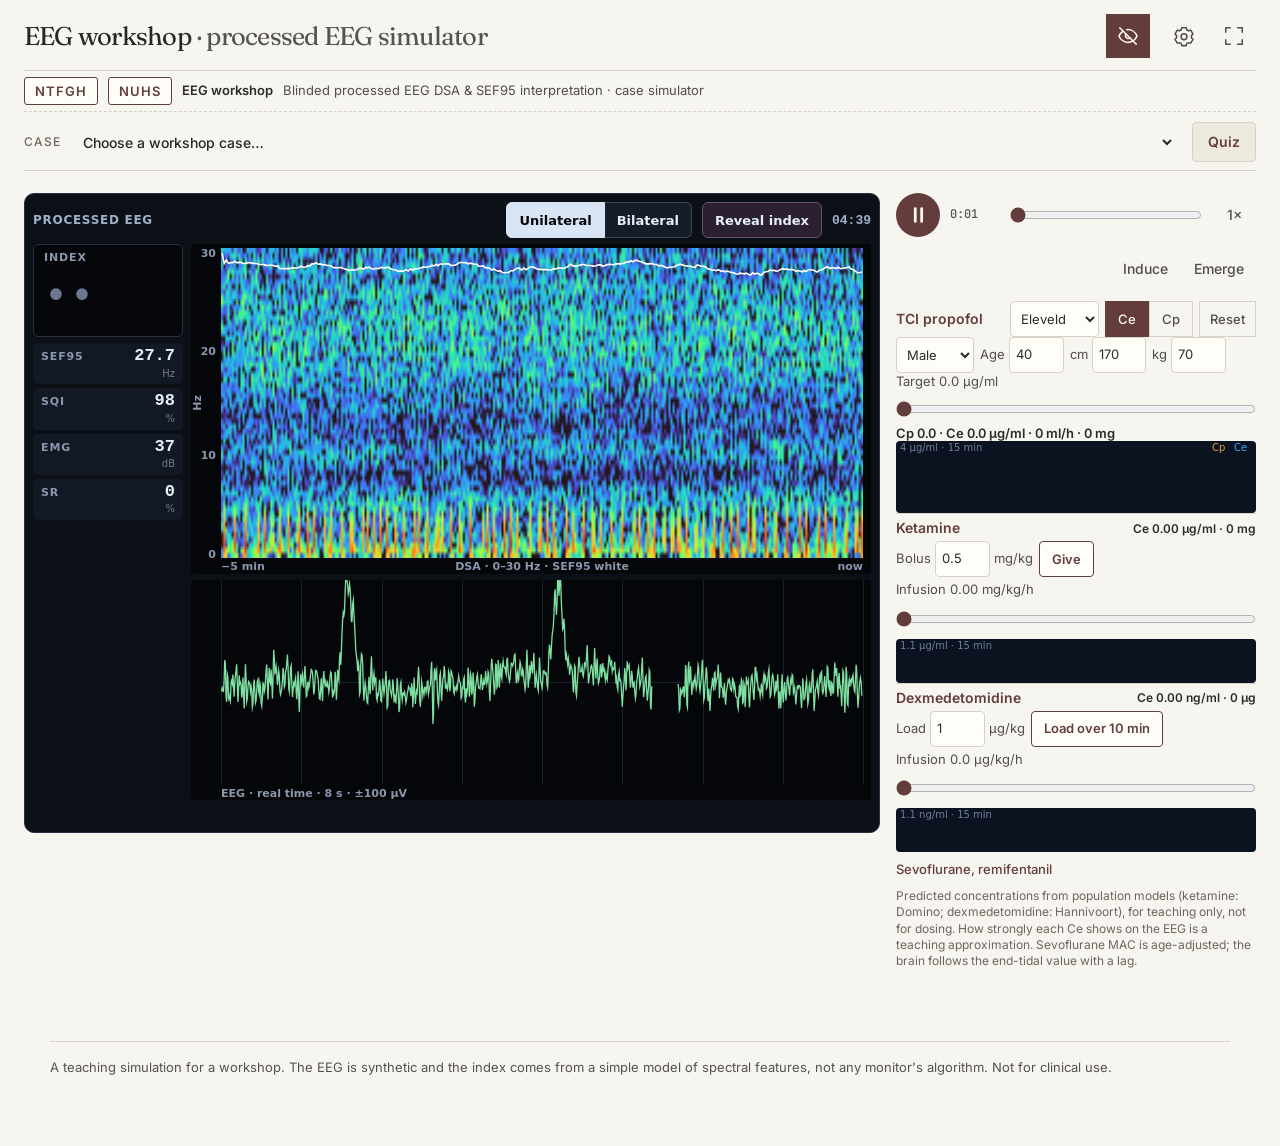
==== eeg/workshop/index.html @ 5d83ae1c "EEG: unbranded workshop page at /workshop/, ketamine and dex lines on the TCI pump - eeg.anantf.com/" ====
<!doctype html>
<html lang="en-GB" data-theme="light">
<head>
<meta charset="utf-8">
<meta name="viewport" content="width=device-width, initial-scale=1, viewport-fit=cover">
<meta name="robots" content="noindex, nofollow">
<meta name="theme-color" content="#f7f5ef">
<meta name="color-scheme" content="light">
<title>EEG workshop · processed EEG simulator</title>
<meta name="description" content="Workshop simulator: blinded reading of the density spectral array (DSA), SEF95 and the raw EEG, with scripted cases, a quiz and a TCI pump. Synthetic EEG only.">
<link rel="icon" href="../icons/icon.svg" type="image/svg+xml">
<!-- The unbranded workshop page (25 Nov 2026): the same engine, pump, cases and quiz scripts as the main page (../index.html),
     one generic monitor (ws-monitor.js) and no device names, logos or skin picker. The monitor section below follows the main
     page's markup so the shared scripts find their elements; the main page's device screens are left out. -->
<link rel="stylesheet" href="../page.css">
<link rel="stylesheet" href="../demo.css?v=20261017-fit">
<link rel="stylesheet" href="../workshop.css">
<link rel="stylesheet" href="../ws-page.css">
<script>window.WS_PAGE=1</script>
</head>
<body class="ws-page">
<div class="wrap">
<section id="monitor" aria-labelledby="h-mon">
  <div class="monhead"><h1 class="apptitle" id="h-mon">EEG workshop <span>· processed EEG simulator</span></h1>
  <div class="demo-toolbar"><label for="monitorChoice">Monitor</label><select id="monitorChoice" hidden><option value="ws">Workshop monitor</option></select><button type="button" id="fullScreen" aria-pressed="false">Full screen</button></div></div>
  <div class="sim">
    <div class="screens">
    <div class="wsmon" id="wsMon" role="group" aria-label="Workshop EEG monitor"></div>
    <div class="advwrap" id="advWrap" hidden></div>
    <div class="sedwrap" id="sedWrap" hidden></div>
    <div class="pvwrap" id="pvWrap" hidden></div>
    <div class="vmenu" id="vMenu" role="dialog" aria-label="Monitor menu" hidden><div class="vmenuh"><b>Menu</b><button type="button" id="vMenuClose">Close</button></div><ul id="vMenuList"></ul></div>
    <div class="screen mon" id="classicWrap" hidden><div class="glass">
      <div class="statusbar"><span><b>index</b> · Case AH5F</span><div id="vMsg" class="msg" role="status" aria-live="polite"></div><span id="vClock">--:--</span></div>
      <div class="readouts">
        <div class="bisbox"><span class="k">index</span><span class="v" id="vBis">--</span><span class="zone" id="vZone">--</span></div>
        <div class="bars">
          <div class="bar"><span class="k">SQI</span><span class="v" id="vSqi">--</span><div class="segs" id="sqiSegs" aria-hidden="true"><i></i><i></i><i></i><i></i><i></i></div><span class="u">signal quality %</span></div>
          <div class="bar"><span class="k">EMG</span><span class="v" id="vEmg">--</span><div class="segs" id="emgSegs" aria-hidden="true"><i></i><i></i><i></i><i></i></div><span class="u">dB</span></div>
        </div>
        <div class="params">
          <div class="ro"><span class="k">SR</span><span class="v" id="vSr">0</span><span class="u">% flat</span></div>
          <div class="ro"><span class="k">SEF</span><span class="v" id="vSef">--</span><span class="u">Hz</span></div>
          <div class="ro"><span class="k">TP</span><span class="v" id="vTp">--</span><span class="u">dB power</span></div>
          <div class="ro"><span class="k">BC</span><span class="v" id="vBc">0</span><span class="u">bursts/min</span></div>
        </div>
        <div class="timers" aria-label="Cumulative times this case">
          <div class="ro"><span class="k">Suppression</span><span class="v" id="vSupT">0:00</span></div>
          <div class="ro"><span class="k">index &lt; 40</span><span class="v" id="vLowT">0:00</span></div>
          <button type="button" class="tclr" id="tReset" aria-label="Reset the suppression and index under 40 timers">Reset</button>
        </div>
      </div>
      <div class="lane" id="wTrend"><div class="lbl"><span>index <i class="key bis"></i> · EMG <i class="key emg"></i></span><span id="tgtCap" style="text-transform:none">target 40–60 set by user</span></div>
      <canvas id="cTrend" height="88" aria-label="index and EMG trends over the last five minutes"></canvas></div>
      <div class="lane" id="wDsa"><div class="lbl"><span>DSA · 0–30 Hz</span><span id="dsaRange" style="text-transform:none">last 5 min</span></div>
      <canvas id="cDsa" height="190" aria-label="Density spectral array over the last five minutes"></canvas></div>
      <div class="lane" id="wEeg"><div class="lbl"><span id="eegLbl">EEG · 8 s</span><span id="eegDiv" style="text-transform:none">50 µV/div</span></div>
      <canvas id="cEeg" height="110" aria-label="Scrolling raw EEG trace"></canvas></div>
      <div class="softkeys" id="viewSeg" role="group" aria-label="Screen view">
        <button data-view="both" aria-pressed="true">DSA + EEG</button><button data-view="dsa" aria-pressed="false">DSA + index</button><button data-view="eeg" aria-pressed="false">EEG</button>
      </div>
    </div></div>
      <div class="softkeys keyrow" id="keySeg" hidden role="group" aria-label="Monitor settings">
        <button id="kSmooth">Smoothing 15 s</button><button id="kScale">EEG ±100 µV</button><button id="kSweep">EEG sweep auto</button><button id="kTrend">Trend 5 min</button><button id="kBottom">Bottom: index trend</button>
      </div>
    <div class="tline" id="tLine"><div class="tbar"><canvas id="tCv" aria-hidden="true"></canvas><span id="tNow">0:00</span><output id="timePreview" aria-hidden="true"></output></div>
   <input id="timeScrub" type="range" min="0" max="600" value="0" step="1" aria-label="Simulation time"></div>
    <div class="teachstrip" id="teachStrip" aria-label="Readouts the real monitor does not show as numbers">
      <span class="ts" id="bilSum" hidden></span><span class="ts"><b>SQI</b> <span id="s2Sqi">--</span>%</span><span class="ts"><b>EMG</b> <span id="s2Emg">--</span> dB</span><span class="ts"><b>SR</b> <span id="s2Sr">0</span>%</span><span class="ts"><b>SEF</b> <span id="s2Sef">--</span> Hz</span><span class="ts"><b>TP</b> <span id="s2Tp">--</span></span><span class="ts"><b>BC</b> <span id="s2Bc">0</span>/min</span><span class="ts zone" id="s2Zone">--</span><span class="ts"><b>Suppression</b> <span id="s2Sup">0:00</span></span><span class="ts"><b>index&lt;40</b> <span id="s2Low">0:00</span></span><button type="button" class="tclr" id="tReset2" aria-label="Reset the suppression and index under 40 timers">Reset</button>
    </div>
    </div>
    <div class="panel">
      <div class="ctl"><label for="agentChoice" class="t">Anaesthetic</label><select id="agentChoice"><option value="propofol">Propofol</option><option value="sevo">Sevoflurane</option><option value="ketamine">Ketamine</option><option value="dex">Dexmedetomidine</option><option value="mix">Drug combination</option></select></div>
      <div class="ctl" id="mixCtl" hidden>
        <p class="tgt" id="tgtMix"><b>Model index --</b> <span id="tgtMixSub"></span></p>
        <div class="seg" id="presetSeg" role="group" aria-label="Combinations">
          <button data-preset="tiva" aria-pressed="false">Propofol + remifentanil</button><button data-preset="propket" aria-pressed="false">Propofol + ketamine</button><button data-preset="sevon2o" aria-pressed="false">Sevoflurane + N₂O</button><button data-preset="propdex" aria-pressed="false">Propofol + dexmedetomidine</button>
        </div>
      </div>
      <div class="ctl" id="depthCtl"><label class="t" for="depth">Depth target</label>
        <div class="track"><i class="zoneband" id="zoneBand" hidden></i><input type="range" id="depth" min="0" max="100" value="0" aria-describedby="tgtBis"><i class="effmark" id="effMark" aria-hidden="true"></i><output class="pop" id="tgtPop" aria-hidden="true" hidden></output></div>
        <div class="ticks" id="ticks"><span>Awake</span><span>Sedated</span><span>GA</span><span>Deep</span><span>Flat</span></div>
        <p class="tgt" id="tgtBis"><b>Model index --</b> <span id="tgtSub"></span></p>
        <p class="tgtnote" id="zoneNote" hidden><i class="swatch"></i> <span id="zoneText"></span></p></div>

      <details class="ctl" id="teachingOptions"><summary>Adjust current EEG</summary>
        <label class="chk"><input type="checkbox" id="mElder"> Older patient (over 70)</label>
        <label class="chk"><input type="checkbox" id="mEmg"> Facial muscle activity (EMG)</label>
        <div class="nmbrow"><span id="asymLbl">One-sided EEG slowing</span>
          <div class="seg" id="asymSeg" role="group" aria-labelledby="asymLbl"><button data-asym="" aria-pressed="true">None</button><button data-asym="L" aria-pressed="false">Left</button><button data-asym="R" aria-pressed="false">Right</button></div></div>
        <label class="chk"><input type="checkbox" id="mDia"> Diathermy (electrical interference)</label>
        <div class="row"><button class="btn" id="stimBtn" aria-pressed="false">Surgical stimulus</button></div></details>
      <details class="ctl" id="displayOptions"><summary>Display options</summary>

        <label class="chk"><input type="checkbox" id="mTeach" checked> Teaching labels (zone, newest epoch, colour key, target band)</label>
        <div class="rngbox"><span class="rngt">DSA colour range (power → blue … red)</span>
          <label class="rng" for="dbLo"><span>Floor (blue)</span><output id="oLo" for="dbLo">-3 dB</output></label><input type="range" id="dbLo" min="-30" max="20" step="1" value="-3">
          <label class="rng" for="dbHi"><span>Ceiling (red)</span><output id="oHi" for="dbHi">31 dB</output></label><input type="range" id="dbHi" min="0" max="50" step="1" value="31">
          <p class="tgtnote">Raise the floor and the DSA turns bluer, lower the ceiling and it turns redder. Teaching strips keep the default scale.</p>
          <div class="row"><button class="btn" id="dbReset">Default range</button></div></div>
</details>
      <div class="ctl playback"><label class="t" for="playSpeed">Playback <output id="speedValue">1×</output></label>
        <div class="playback-row"><input id="playSpeed" type="range" min="1" max="10" step="1" value="1"><button id="pause" aria-pressed="false">Pause</button></div></div>

      <div class="reading" aria-live="polite"><b id="rName">Awake</b><p id="rText"></p></div>
      <p class="err" id="err" hidden></p>
      <div class="story">
        <div class="row"><button class="btn" id="induceBtn">Induce</button><button class="btn" id="wakeBtn">Emerge</button><button class="btn primary" id="storyBtn">Play induction → emergence</button></div>
        <p class="caption" id="storyCap" aria-live="polite"></p>
      </div>
    </div>
  </div>
</section>
<!-- elements the shared scripts expect from the main page's teaching sections; empty and hidden here -->
<div id="wsStubs" hidden><canvas id="cEx"></canvas><ol id="steps"></ol><p id="exCap"></p><button id="exPlay" type="button"></button><button id="exNext" type="button"></button>
<div id="lib"></div><canvas id="cQuiz"></canvas><span id="score"></span><div id="opts"></div><p id="fb"></p><button id="qNext" type="button"></button></div>
<footer class="ws-foot">A teaching simulation for a workshop. The EEG is synthetic and the index comes from a simple model of spectral features, not any monitor's algorithm. Not for clinical use.</footer>
</div>
<script src="../mt-screen.js"></script>
<script src="../adv-screen.js"></script>
<script src="../adv-draw.js"></script>
<script src="../adv-live.js"></script>
<script src="../adv-menu.js"></script>
<script src="../adv-seed.js"></script>
<script src="../sed-screen.js"></script>
<script src="../sed-draw.js"></script>
<script src="../sed-menu.js"></script>
<script src="../pv-screen.js"></script>
<script src="../app.js"></script>
<script src="../teaching.js"></script>
<script src="../timeline.js"></script>
<script src="../demo.js?v=20261017-fit"></script>
<script src="../pump.js"></script>
<script src="../cases.js"></script>
<script src="../workshop.js"></script>
<script src="../quiz.js"></script>
<script src="../ws-monitor.js"></script>
</body>
</html>
---- eeg/page.css ----
/* The page styles shared by the main page (index.html) and the workshop page (workshop/index.html); moved out of
   index.html unchanged (25 Nov 2026). Font URLs are relative to this file. */
/* Bundled fonts for the BIS VISTA screen (eeg/fonts/README.md): look-alikes, the manufacturer's on-screen typeface is not published */
@font-face{font-family:"Arimo";font-style:normal;font-weight:400 700;font-display:swap;src:url(fonts/Arimo-latin-var.woff2) format("woff2")}
@font-face{font-family:"Archivo Black";font-style:normal;font-weight:400;font-display:swap;src:url(fonts/ArchivoBlack-latin.woff2) format("woff2")}
@font-face{font-family:"DejaVu Sans Web";font-style:normal;font-weight:400;font-display:swap;src:url(fonts/DejaVuSans-latin.woff2) format("woff2")}
@font-face{font-family:"DejaVu Sans Web";font-style:normal;font-weight:700;font-display:swap;src:url(fonts/DejaVuSans-Bold-latin.woff2) format("woff2")}
@font-face{font-family:"Archivo Narrow";font-style:normal;font-weight:400 700;font-display:swap;src:url(fonts/ArchivoNarrow-latin-var.woff2) format("woff2")}
/* Site fonts (DESIGN.md) */
@font-face{font-family:"NTF Serif";src:url(fonts/fraunces-roman.woff2) format("woff2");font-weight:400 600;font-display:swap}
@font-face{font-family:"NTF Serif";src:url(fonts/fraunces-italic.woff2) format("woff2");font-style:italic;font-weight:400 600;font-display:swap}
@font-face{font-family:"NTF Sans";src:url(fonts/inter.woff2) format("woff2");font-weight:100 900;font-display:swap}
@font-face{font-family:"Inter";src:url(fonts/inter.woff2) format("woff2");font-weight:100 900;font-display:swap}
@font-face{font-family:"NTF Mono";src:url(fonts/jetbrains-mono.woff2) format("woff2");font-weight:100 800;font-display:swap}
/* Layout: the page follows the anantf.com design language (DESIGN.md): warm paper, ink, one wine accent, square, hairlines. The monitor screens stay dark, like the real equipment (--scr-*). */
:root{
  --bg:#f7f5ef; --card:#eeece5; --inset:#eee9df; --fg:#272722; --muted:#55534d; --line:#d7d2c8; --line-strong:#8f8574; --control:#827b6d;
  --accent:#633d3c; --accent-hover:#4b2e2d; --accent-ink:#fffaf0; --accent-soft:#e8ded7; --good:#2d6a3e; --bad:#9b1c1c;
  --scr:#020406; --scr-2:#0a1018; --scr-fg:#e8f0fb; --scr-mute:#7d8ca6; --scr-grid:#1a2538; --bisc:#ffffff; --sefc:#ffffff;
  --q1:#e57200; --q2:#e4002b; --q3:#178fd7; --q4:#002f6c;
  --f-display:"NTF Serif", Georgia, "Times New Roman", serif;
  --f-body:"NTF Sans", Inter, system-ui, -apple-system, "Segoe UI", sans-serif;
  --f-mono:"NTF Mono", "JetBrains Mono", ui-monospace, "SF Mono", Menlo, monospace;
  color-scheme:light;
}
*{box-sizing:border-box}
body{background:var(--bg);color:var(--fg);font-family:var(--f-body);font-size:17px;line-height:1.65;margin:0}
.wrap{max-width:1240px;margin:0 auto;padding-left:max(22px, env(safe-area-inset-left, 0px));padding-right:max(22px, env(safe-area-inset-right, 0px));padding-block:14px 56px;display:grid;gap:44px}
@media (min-width:760px){.wrap{padding-inline:56px}}
#monitor{gap:10px}
.intro{display:grid;gap:10px;max-width:72ch}
.eyebrow{font:500 12px/1.5 var(--f-body);letter-spacing:.08em;text-transform:uppercase;color:var(--muted)}
h1{font-family:var(--f-display);font-weight:400;font-size:clamp(30px,5vw,50px);line-height:1.1;margin:0;text-wrap:balance;letter-spacing:-.03em}
h2{font-family:var(--f-display);font-weight:400;font-size:clamp(26px,3vw,34px);line-height:1.2;margin:0;text-wrap:balance;letter-spacing:-.02em}
h3{font-family:var(--f-display);font-weight:400;font-size:24px;line-height:1.2;margin:0;letter-spacing:-.01em}
p{margin:0}
.lede{font-size:19px;line-height:1.6;color:var(--muted)}
.intro p{color:var(--muted)}
.apptitle{font-family:var(--f-display);font-weight:400;font-size:clamp(26px,3.4vw,38px);line-height:1.1;margin:0;letter-spacing:-.03em}
.apptitle span{color:var(--muted)}
.monhead{display:grid;gap:10px}
.monswitch{display:grid;grid-template-columns:repeat(5,minmax(0,1fr));gap:6px}
.monswitch button{min-height:44px;padding:6px 4px;font:500 14px/1.15 var(--f-body);color:var(--fg);background:var(--bg);border:1px solid var(--control);border-radius:0;cursor:pointer}
.monswitch button:hover{background:#e9e5dc}
.monswitch button[aria-pressed="true"]{background:var(--accent);color:var(--accent-ink);border-color:var(--accent)}
@media (max-width:600px){.monswitch{gap:4px}.monswitch button{font-size:12px;padding:5px 1px;letter-spacing:-.01em}}
/* the case timeline under the monitor switch: a bar (tap to jump there) and jump buttons */
.tline{display:grid;gap:6px}
.tbar{position:relative;display:flex;align-items:center;gap:10px}
.tbar canvas{flex:1;min-width:0;height:28px;cursor:pointer;touch-action:manipulation}
.tbar span{font:500 13px/1.2 var(--f-mono);color:var(--muted);white-space:nowrap}
.tbtns{display:grid;grid-template-columns:repeat(6,minmax(0,1fr));gap:6px}
.tbtns button{min-height:44px;padding:4px 2px;font:500 13px/1 var(--f-body);color:var(--fg);background:var(--bg);border:1px solid var(--control);border-radius:0;cursor:pointer}
.tbtns button:hover:not(:disabled){background:#e9e5dc}
.tbtns button:disabled{opacity:.45;cursor:default}
.tline.busy .tbar span{color:var(--fg)}
@media (max-width:600px){.tbar{flex-direction:column;align-items:stretch;gap:2px}.tbar canvas{flex:none;width:100%}.tbtns{gap:4px}.tbtns button{font-size:12px}}
section{display:grid;gap:16px;min-width:0}
.sec-head{display:grid;gap:6px;max-width:72ch}
.sec-head p{color:var(--muted)}

/* Monitor */
.sim{display:grid;grid-template-columns:minmax(0,1fr) 320px;gap:18px;align-items:start}
@media (max-width:900px){.sim{grid-template-columns:minmax(0,1fr)}}
.screen{background:var(--scr);border:1px solid #1d2838;color:var(--scr-fg);border-radius:0;padding:14px;display:grid;gap:10px;min-width:0}
.screen.mon{background:#1b2230;padding:6px;border:1px solid #2b3446;border-radius:18px}
.mon .glass{background:#000;border-radius:8px;padding:8px;display:grid;gap:6px;min-width:0}
.statusbar{display:grid;grid-template-columns:auto minmax(0,1fr) auto;align-items:center;gap:8px;font:600 11px/1.2 var(--f-mono);color:var(--scr-mute);letter-spacing:.06em;text-transform:uppercase;border-bottom:1px solid #1a2333;padding-bottom:6px}
.statusbar b{color:var(--scr-fg);font-weight:600}
.msg{justify-self:center;text-align:center;text-transform:none;letter-spacing:0;font:600 12px/1.25 var(--f-mono);padding:2px 8px;border-radius:3px;min-width:0}
.msg:empty{padding:0}
.msg.hi{background:#c8102e;color:#fff}.msg.lo{background:#ffe600;color:#000}.msg.info{background:#3a4558;color:var(--scr-fg)}
@media (prefers-reduced-motion:no-preference){.msg.hi{animation:msgflash 1s steps(1) infinite}}
@keyframes msgflash{50%{background:#5a0010}}
@media (max-width:600px){.statusbar{grid-template-columns:1fr auto}.statusbar{row-gap:4px}.msg{grid-column:1/-1;grid-row:2;min-height:17px;justify-self:stretch}}
.readouts{display:grid;grid-template-columns:minmax(0,1.1fr) minmax(0,1fr);gap:8px;align-items:stretch}
.bisbox{display:grid;align-content:space-between;gap:2px;padding:4px 10px;border:1px solid #2a3850;border-radius:6px;background:#000;min-width:0}
.bisbox .k{font:600 15px/1.2 var(--f-mono);letter-spacing:.1em;color:var(--scr-fg)}
.bisbox .v{font:600 clamp(52px,14vw,92px)/.95 var(--f-mono);color:var(--bisc);letter-spacing:-.03em;font-variant-numeric:tabular-nums}
.bisbox .v.hollow{color:transparent;-webkit-text-stroke:2px var(--bisc)}
.bars{display:grid;gap:8px;align-content:stretch;min-width:0}
.bar{background:var(--scr-2);border-radius:6px;padding:5px 8px;display:grid;grid-template-columns:auto 1fr;align-items:baseline;gap:4px 8px;min-width:0}
.bar .k,.ro .k{font:600 12px/1.2 var(--f-mono);letter-spacing:.1em;text-transform:uppercase;color:var(--scr-mute)}
.bar .v,.ro .v{font:600 20px/1.1 var(--f-mono);font-variant-numeric:tabular-nums;text-align:right;color:var(--scr-fg)}
.segs{grid-column:1/-1;display:grid;grid-auto-flow:column;grid-auto-columns:1fr;gap:3px;height:12px}
.segs i{background:#1a2436;border-radius:1px}
.segs i.on{background:var(--seg,#5fd08f)}
.bar .u,.ro .u{grid-column:1/-1;font-size:11px;color:var(--scr-mute)}
.params{grid-column:1/-1;display:grid;grid-template-columns:repeat(4,minmax(0,1fr));gap:6px}
.timers{grid-column:1/-1;display:grid;grid-template-columns:minmax(0,1fr) minmax(0,1fr) auto;gap:6px;align-items:stretch}
.tclr{background:#2a3242;border:1px solid #3a4558;border-bottom-width:3px;color:var(--scr-fg);border-radius:6px;padding:0 12px;font:600 12px/1 var(--f-mono)}
.ro{background:var(--scr-2);border-radius:6px;padding:4px 8px;display:flex;align-items:baseline;justify-content:space-between;gap:4px;min-width:0}
.ro .v{font-size:16px}
@media (max-width:600px){.bar .u{display:none}.sim{gap:10px}}
.ro .u{display:none}
.zone{justify-self:start;font:600 12px/1.3 var(--f-mono);padding:3px 8px;border-radius:8px;background:#1c2a44;color:var(--scr-fg);text-wrap:balance}
.softkeys{display:grid;grid-template-columns:repeat(3,1fr);gap:6px}
.softkeys button{background:#2a3242;border:1px solid #3a4558;border-bottom-width:3px;color:var(--scr-fg);border-radius:6px;padding:7px 4px;font:600 13px/1.1 var(--f-mono)}
.softkeys.two{grid-template-columns:repeat(2,1fr)}
.softkeys button[aria-pressed="true"]{background:#d9e4f5;color:#000;border-color:#fff}
.lbl{font:600 11px/1 var(--f-mono);letter-spacing:.1em;text-transform:uppercase;color:var(--scr-mute);display:flex;justify-content:space-between;gap:8px}
canvas{display:block;width:100%;max-width:100%}
.panel{background:var(--card);border:1px solid var(--line);border-radius:0;padding:20px;display:grid;gap:18px;min-width:0}
.ctl{display:grid;gap:8px}.ctl[hidden]{display:none}
.ctl > .t{font:500 12px/1.5 var(--f-body);letter-spacing:.08em;text-transform:uppercase;color:var(--muted)}
.seg{display:flex;flex-wrap:wrap;gap:6px}
button{font:inherit;cursor:pointer}
.seg button,.btn{border:1px solid var(--control);background:var(--bg);color:var(--fg);padding:9px 14px;min-height:44px;border-radius:0;font-size:15px;font-weight:500}
.seg button:hover,.btn:hover{background:#e9e5dc}
.seg button[aria-pressed="true"]{background:var(--accent);border-color:var(--accent);color:var(--accent-ink)}
.seg button[aria-pressed="true"]:hover{background:var(--accent-hover)}
.btn.primary{background:var(--accent);border-color:var(--accent);color:var(--accent-ink)}
.btn.primary:hover{background:var(--accent-hover)}
button:focus-visible,input:focus-visible{outline:2px solid var(--accent);outline-offset:4px}
.screen button:focus-visible,.screens button:focus-visible,.vista button:focus-visible{outline:3px solid #fff;outline-offset:2px}
input[type=range]{width:100%;accent-color:var(--accent)}
.ticks{display:flex;justify-content:space-between;font-size:12px;color:var(--muted)}
.track{position:relative;height:34px}
.track input[type=range]{position:absolute;inset:0 0 auto 0;height:22px;margin:0;width:100%;background:transparent}
.zoneband{position:absolute;top:2px;height:18px;border-radius:0;background:color-mix(in srgb,var(--good) 38%,transparent);outline:1px solid color-mix(in srgb,var(--good) 70%,transparent);pointer-events:none}
.effmark{position:absolute;bottom:0;width:0;height:0;margin-left:-6px;border:6px solid transparent;border-bottom:9px solid var(--fg);border-top:0;transition:left .25s linear;pointer-events:none}
.pop{position:absolute;bottom:calc(100% + 8px);transform:translateX(-50%);background:var(--fg);color:var(--bg);font:600 14px/1 var(--f-mono);padding:6px 9px;border-radius:0;white-space:nowrap;pointer-events:none;z-index:3;box-shadow:0 4px 12px rgba(39,39,34,.25)}
.pop::after{content:"";position:absolute;left:50%;top:100%;margin-left:-5px;border:5px solid transparent;border-top-color:var(--fg);border-bottom:0}
.pop.in{background:var(--good);color:#fffaf0}.pop.in::after{border-top-color:var(--good)}
.tgt{font-size:15px;line-height:1.6}.tgt b{font-family:var(--f-mono);font-weight:600}.tgt span{color:var(--muted)}
.tgtnote{font-size:13px;color:var(--muted);display:flex;gap:6px;align-items:center}
.swatch{display:inline-block;width:18px;height:10px;border-radius:0;background:color-mix(in srgb,var(--good) 38%,transparent);outline:1px solid color-mix(in srgb,var(--good) 70%,transparent)}
.nmbrow{display:grid;gap:6px;font-size:15px}
.rngbox{display:grid;gap:6px;margin-top:6px}.rngt{font-size:14px;color:var(--muted)}
.rng{display:flex;justify-content:space-between;font-size:15px}.rng output{font:600 14px/1 var(--f-mono);color:var(--accent)}
.chk{display:flex;gap:8px;align-items:flex-start;font-size:15px}
.chk input{margin-top:4px;accent-color:var(--accent)}
.reading{background:var(--accent-soft);border-left:3px solid var(--accent);border-radius:0;padding:12px 14px;display:grid;gap:4px}
.reading b{font-family:var(--f-display);font-weight:400;font-size:20px;letter-spacing:-.01em}
.reading p{font-size:15px}
.story{display:grid;gap:8px}
.lane{display:grid;gap:6px;min-width:0}.lane[hidden]{display:none}
.key{display:inline-block;width:14px;height:3px;vertical-align:middle;margin-left:4px;border-radius:2px}
.key.bis{background:#fff}.key.emg{background:#5fd08f;height:1px}
.err{font-size:14px;color:var(--bad)}
.caption{min-height:3.2em;font-size:15px;border-left:3px solid var(--accent);padding-left:10px}
.caption:empty{display:none}

/* Explainer */
.steps{display:flex;flex-wrap:wrap;gap:6px;list-style:none;margin:0;padding:0}
.steps button{border:1px solid var(--control);background:var(--bg);color:var(--muted);border-radius:0;padding:9px 14px;min-height:44px;font-size:15px}
.steps button[aria-current="step"]{background:var(--accent);color:var(--accent-ink);border-color:var(--accent)}
.excap{font-size:17px;line-height:1.65;max-width:72ch;min-height:3.2em}
.row{display:flex;flex-wrap:wrap;gap:8px;align-items:center}

/* Library */
.lib{display:grid;grid-template-columns:repeat(auto-fill,minmax(min(100%,420px),1fr));gap:14px}
.card{background:var(--card);border:1px solid var(--line);border-radius:0;padding:14px;display:grid;gap:8px;align-content:start;min-width:0}
.card canvas{border-radius:0;background:var(--scr)}
.card .meta{display:flex;justify-content:space-between;gap:8px;align-items:baseline}
.card .bis{font:500 13px/1 var(--f-mono);color:var(--muted);white-space:nowrap}
.card p{font-size:15px;color:var(--muted)}

/* Quiz */
.quiz{display:grid;grid-template-columns:minmax(0,1.3fr) minmax(0,1fr);gap:18px;align-items:start}
@media (max-width:800px){.quiz{grid-template-columns:minmax(0,1fr)}}
.opts{display:grid;gap:8px}
.opts button{text-align:left;border:1px solid var(--control);background:var(--bg);color:var(--fg);padding:11px 14px;min-height:44px;border-radius:0;font-size:15px}
.opts button:hover:not(.right):not(.wrong){background:#e9e5dc}
.opts button.right{border-color:var(--good);box-shadow:inset 4px 0 0 var(--good)}
.opts button.wrong{border-color:var(--bad);box-shadow:inset 4px 0 0 var(--bad)}
.fb{font-size:15px;min-height:1.5em}
.score{font:500 13px/1 var(--f-mono);color:var(--muted)}

.pit{display:grid;grid-template-columns:repeat(auto-fill,minmax(min(100%,300px),1fr));gap:12px;margin:0;padding:0;list-style:none}
.pit li{background:var(--card);border:1px solid var(--line);border-radius:0;padding:14px 16px;font-size:15px;line-height:1.6}
.pit b{display:block;font-family:var(--f-display);font-weight:400;font-size:20px;line-height:1.25;margin-bottom:4px}
a{color:var(--accent);text-decoration:underline;text-decoration-color:var(--line-strong);text-underline-offset:3px}
a:hover{color:var(--accent-hover)}
/* the site header keeps its own link look (the shared navigation.css is not loaded here, see NOTES.md) */
.ntf-header a{color:#272722;text-decoration:none}
.ntf-header .ntf-nav a:hover{color:var(--accent)}
.ntf-header .ntf-nav a[aria-current="page"]{color:var(--accent);text-decoration:underline;text-decoration-thickness:1px;text-underline-offset:8px}
a:focus-visible{outline:2px solid var(--accent);outline-offset:4px}
.pit small{display:block;margin-top:6px;font-size:13px;color:var(--muted)}
.ev{width:100%;border-collapse:collapse;font-size:15px;line-height:1.6}
.ev th,.ev td{text-align:left;vertical-align:top;padding:7px 8px;border-bottom:1px solid var(--line)}
.ev th{font-size:12px;letter-spacing:.08em;text-transform:uppercase;color:var(--muted);font-weight:500}
.tblwrap{overflow-x:auto}
footer{font-size:14px;line-height:1.7;color:var(--muted);max-width:80ch;border-top:1px solid var(--line);padding-top:14px}
@media (prefers-reduced-motion:reduce){*{scroll-behavior:auto}}

/* BIS VISTA-style screen: absolute layout in container units (cqw) taken from the owner's photos of the real monitor */
.screens{display:grid;gap:10px;min-width:0}
.screen.vwrap{border-radius:18px}
.vwrap{background:#1b2230;padding:6px;border:1px solid #2b3446;border-radius:18px;display:block}
/* the Medtronic BIS case: warm light-grey plastic around the screen, a dark gasket at the glass (owner photos) */
#vistaWrap{background:linear-gradient(#e4e2dc,#cfccc4);border:1px solid #b9b6ae;border-radius:18px;padding:12px;box-shadow:inset 0 1px 0 #f4f3ef,0 10px 30px -18px rgba(0,0,0,.7)}
#vistaWrap .vista{box-shadow:0 0 0 2px #2a2a2c}
@media (max-width:600px){#vistaWrap{padding:7px;border-radius:12px}}
/* Medtronic BIS 2-channel screen: a 640 x 480 virtual LCD (4:3), every size below is in virtual pixels times --u */
.vista{--u:calc(100cqw / 640);--mt-bg:#0b0f26;--mt-box:#0d1022;--mt-fr:#a8dbf0;--mt-hd:#e2f2fa;--mt-yel:#e8dc1c;--mt-lil:#c9c6e6;
 container-type:inline-size;position:relative;aspect-ratio:4/3;background:var(--mt-bg);border-radius:6px;overflow:hidden;color:#fff;font-family:"Arimo","Liberation Sans",Arial,sans-serif;user-select:none;-webkit-font-smoothing:none}
.vista *{box-sizing:border-box}
.vista .p{position:absolute;left:calc(var(--x)*var(--u));top:calc(var(--y)*var(--u));width:calc(var(--w)*var(--u));height:calc(var(--h)*var(--u))}
.vista canvas.p{display:block}
.mbox{border:calc(2*var(--u)) solid var(--mt-fr);border-radius:calc(9*var(--u));background:var(--mt-box);overflow:hidden}
.bhead{position:absolute;left:0;right:0;top:0;height:calc(34*var(--u));background:var(--mt-hd);border-bottom:calc(1*var(--u)) solid #6f7c96}
.blbl{position:absolute;left:calc(8*var(--u));top:calc(5*var(--u));font:400 calc(25*var(--u))/1 "Archivo Black","Arimo",sans-serif;color:#161c46;letter-spacing:calc(.5*var(--u))}
.vsqi{position:absolute;left:calc(121*var(--u));bottom:calc(2*var(--u));display:flex;gap:calc(2.8*var(--u));align-items:flex-end;height:calc(28*var(--u))}
.vsqi i{display:block;width:calc(7.6*var(--u));background:#fff;border:calc(1.2*var(--u)) solid #161c46;border-radius:calc(1*var(--u))}
.vsqi i:nth-child(1){height:calc(12.6*var(--u))}.vsqi i:nth-child(2){height:calc(15.6*var(--u))}.vsqi i:nth-child(3){height:calc(19.5*var(--u))}.vsqi i:nth-child(4){height:calc(23.4*var(--u))}.vsqi i:nth-child(5){height:calc(27.8*var(--u))}
.vsqi i.on{background:#34b233;border-color:#1c7d1f}
.vnum{position:absolute;left:0;right:0;top:calc(34*var(--u));bottom:0;display:flex;align-items:center;justify-content:center;font:900 calc(118*var(--u))/1 "Arial Black","Archivo Black",Arial,sans-serif;color:#fff;font-synthesis:none;-webkit-text-stroke:calc(1.5*var(--u)) #fff;letter-spacing:0;transform:scaleX(.87);font-variant-numeric:tabular-nums;padding-bottom:calc(6*var(--u))}
.vnum.hollow{color:transparent;-webkit-text-stroke:calc(2*var(--u)) #fff}
.ehead{position:absolute;left:0;right:0;top:0;height:calc(34*var(--u));background:var(--mt-hd);color:#10131f;font:700 calc(12*var(--u))/calc(34*var(--u)) "Arimo",sans-serif;text-align:center;border-bottom:calc(1*var(--u)) solid #6f7c96}
.etube{position:absolute;left:calc(7*var(--u));top:calc(38*var(--u));width:calc(20*var(--u));height:calc(122*var(--u));border:calc(1*var(--u)) solid #c9d6ee;border-radius:calc(5*var(--u));display:flex;flex-direction:column-reverse;overflow:hidden;background:#06070f}
.etube i{flex:1;border-top:calc(1*var(--u)) solid #cfd6e6}.etube i:last-child{border-top:0}
.etube{position:absolute;border:calc(1*var(--u)) solid #c9d6ee}.etube::after{content:"";position:absolute;left:0;right:0;bottom:0;height:calc(var(--lv,.06)*100%);background:#f08020}.etube i{position:relative;z-index:1}
.stbox,.srbox{border:calc(2*var(--u)) solid #8b4fd6;border-radius:calc(6*var(--u));display:flex;align-items:center;justify-content:space-between;padding:0 calc(10*var(--u));font-weight:700;background:#25184b}
.stbox{color:#d890f0;font-size:calc(17*var(--u));font-weight:600;justify-content:flex-start;gap:calc(10*var(--u));padding:0 calc(8*var(--u));background:#1f1346}
.stbox span:first-child{color:#b060e8}
.srbox{border:calc(1.5*var(--u)) solid #9fb3d9;background:#1a2656;font-size:calc(18*var(--u));font-weight:700;padding:0 calc(12*var(--u)) 0 calc(10*var(--u))}
.srbox b{font-size:calc(20*var(--u));font-weight:800}
.stbox[hidden],.srbox[hidden]{display:none}
.ecap{position:absolute;font-size:calc(11*var(--u));line-height:1;color:var(--mt-lil);white-space:nowrap;pointer-events:none;font-family:"DejaVu Sans Web","Arimo",sans-serif}
.ecap.eeg{font-size:calc(14*var(--u));color:#b8d838;text-align:center;font-family:"Arimo",sans-serif}
.ecap.r{text-align:right}
.v2art{position:absolute;color:#f0a020;font:700 calc(13*var(--u))/1 "Arimo",sans-serif}
.vmsg{left:calc(90*var(--u));top:calc(178*var(--u));width:calc(546*var(--u));height:calc(50*var(--u));display:flex;align-items:center;justify-content:center;font-size:calc(22*var(--u));font-weight:700;border-radius:calc(3*var(--u));color:#000;background:#f4f000;white-space:pre;position:absolute;border:calc(1.5*var(--u)) solid #cfd0d6;font-family:"Arimo","Liberation Sans",Arial,sans-serif}
.vmsg.hi{background:#c4141c;color:#fff;border-color:#e86a6e;background-image:repeating-linear-gradient(90deg,#b01017 0 calc(1*var(--u)),transparent calc(1*var(--u)) calc(3*var(--u)))}
.vmsg.info{background:#2d3a66;color:#fff;border-color:#6b78a8}
@media (prefers-reduced-motion:no-preference){.vmsg.hi{animation:msgflash 1s steps(1) infinite}}
.vmsg .vt{flex:1;text-align:center;min-width:0;overflow:hidden;text-overflow:clip}
.vmsg button{position:absolute;right:calc(6*var(--u));top:calc(3*var(--u));width:calc(92*var(--u));height:calc(40*var(--u));font:400 calc(16*var(--u))/1 "Arimo","Liberation Sans",Arial,sans-serif;background:#1b2a6b;color:#fff;border:calc(1.5*var(--u)) solid #6b7bc0;border-radius:calc(4*var(--u));padding:0;cursor:default}
.vmsg[hidden],.vmsg button[hidden]{display:none}
.vkey{position:absolute;left:calc(8*var(--u));width:calc(76*var(--u));height:calc(80*var(--u));padding:calc(7*var(--u));cursor:pointer;border:calc(1.5*var(--u)) solid #2b6aa0;border-radius:calc(4*var(--u));background:linear-gradient(135deg,#a6d8f7,#4aa8e8 70%,#3b8fd0);box-shadow:inset calc(1.5*var(--u)) calc(1.5*var(--u)) 0 #e8f6ff,inset calc(-1.5*var(--u)) calc(-1.5*var(--u)) 0 #5aa0d0;font-family:"Archivo Narrow","Arimo",sans-serif;color:#fff}
.vkey .kin{position:absolute;inset:calc(7*var(--u));background:#07080c;border-radius:calc(9*var(--u));display:flex;flex-direction:column;align-items:center;justify-content:center;gap:calc(3*var(--u))}
.vkey .kl{font-size:calc(11.5*var(--u));line-height:1.02;letter-spacing:calc(.3*var(--u));text-align:center;text-transform:uppercase;font-weight:500}
.vkey svg{width:calc(42*var(--u));height:calc(30*var(--u));display:block;overflow:visible}
#kBell{width:calc(58*var(--u));height:calc(41*var(--u))}
.vista,.vista button{cursor:default}
.vkey .kl.cnt{font:700 calc(15*var(--u))/1 "Arimo",sans-serif;letter-spacing:0}
#kSilent{top:calc(232*var(--u))}#kMenu{top:calc(314*var(--u))}#kSensor{top:calc(396*var(--u))}
.vkey:active{filter:brightness(.9)}
.vkey:focus-visible,.vmsg button:focus-visible,.mt:focus-visible,.v2rv:focus-visible{outline:calc(2.5*var(--u)) solid #fff;outline-offset:calc(1*var(--u));z-index:5}
.vkey[aria-expanded="true"]{filter:brightness(1.15)}
.v2rv{position:absolute;left:calc(122*var(--u));top:calc(384*var(--u));width:calc(34*var(--u));height:calc(34*var(--u));background:none;border:0;padding:0;cursor:pointer;z-index:2}
.v2rv svg{width:100%;height:100%;display:block}
.v2rv[hidden]{display:none}
.vsensor{position:absolute;inset:0;pointer-events:none}
.vsensor[hidden]{display:none}
.vsensor svg{position:absolute;inset:0;width:100%;height:100%}
@media (prefers-reduced-motion:no-preference){.vsensor .blink{animation:scblink 1s steps(1) infinite}}
@keyframes scblink{50%{opacity:.25}}
.vsensor button{pointer-events:auto;position:absolute;left:calc(536*var(--u));top:calc(408*var(--u));width:calc(94*var(--u));height:calc(58*var(--u));font:400 calc(13.5*var(--u))/1.15 "Arimo",sans-serif;color:#e3e1f8;background:#3a3c70;border:calc(1*var(--u)) solid #a9acd8;border-bottom-color:#232553;border-right-color:#232553;border-radius:calc(4*var(--u));cursor:pointer;padding:0}
.vista.sc .scx{visibility:hidden}
.v2menu{position:absolute;left:calc(93*var(--u));top:calc(232*var(--u));width:calc(547*var(--u));height:calc(248*var(--u));background:linear-gradient(#35367e,#2a2b6c);border:0;border-radius:calc(7*var(--u));z-index:3;font-family:"Arimo",sans-serif;color:#dcdaf5}
.v2menu[hidden]{display:none}
.mt{position:absolute;left:calc(var(--x)*var(--u));top:calc(var(--y)*var(--u));width:calc(var(--w)*var(--u));height:calc(var(--h)*var(--u));background:linear-gradient(#5d5fc4,#2b2b86);border:calc(2*var(--u)) solid #1c1c66;border-top-color:#8e90e6;border-left-color:#8e90e6;border-radius:calc(6*var(--u));color:#f2f1ff;font:600 calc(15*var(--u))/1.12 "Arimo",sans-serif;padding:calc(4*var(--u)) calc(8*var(--u));text-align:center;cursor:pointer;display:flex;flex-direction:column;align-items:center;justify-content:center;gap:calc(4*var(--u))}
.mt:disabled{opacity:1;cursor:default;background:linear-gradient(#4a4a9c,#2f2f78);color:#a3a6cf;filter:none}
.mt:active:not(:disabled){filter:brightness(1.25)}
.mt .ar{position:absolute;right:calc(8*var(--u));bottom:calc(7*var(--u));width:0;height:0;border:calc(7*var(--u)) solid transparent;border-left:calc(12*var(--u)) solid #2fd0c0;border-right:0}
.mt .ar.l{right:auto;left:calc(8*var(--u));border-left:0;border-right:calc(12*var(--u)) solid #b9c3e8}
.mt.ret .ar{border-left-color:#fff}
.mt .ar2{position:absolute;bottom:calc(8*var(--u));fill:#c9c6e6}.mt .ar2.l{left:calc(8*var(--u))}.mt .ar2.r{right:calc(8*var(--u))}
.mt:disabled .ar2{fill:#a3a6cf}
.mt.ret{align-items:flex-end;text-align:right;justify-content:flex-start;padding-top:calc(9*var(--u));border-color:#c9c9f0;border-bottom-color:#1c1c66;border-right-color:#1c1c66}
.mt.ret.pg{align-items:center;text-align:center;justify-content:center;padding:0 0 calc(12*var(--u))}.mt.ret.pg .ar.l{border-right-color:#c9c3f0}
.mt.rvt{font-size:calc(14*var(--u));padding:calc(5*var(--u)) calc(8*var(--u))}.mt.rvt.rr{text-align:left;align-items:flex-start}
.mt .g{color:#40e060;font-weight:400}.mt .d{color:#b9bbd9}.mt .y{color:#e8dc1c}
.mt .opts{display:flex;gap:calc(11*var(--u));font-size:calc(15*var(--u))}.mt .opts b{white-space:nowrap;font-weight:400}
.mt .sq{display:inline-flex;align-items:center;justify-content:center;width:calc(26*var(--u));height:calc(18*var(--u));background:#3cc83c;border:calc(1*var(--u)) solid #1f7a28}
.mt .sq.dim{background:#8a8a8a;border-color:#6c6c6c}
.mt .sq.x{background:#8a8a8a;border-color:#6c6c6c}
.mt .sq.x.redx{background:#e01010;border-color:#8c0a0a}
.mt .sq svg{width:calc(10*var(--u));height:calc(10*var(--u))}
.mt .cy{color:#3fd0e8;font-size:calc(34*var(--u));font-weight:700;line-height:1}.mt .cy2{color:#5fc8e0}.mt .cy3{color:#40c8e8}
.mt .fm{display:block;width:calc(34*var(--u));height:calc(24*var(--u));border:calc(1*var(--u)) solid #6a6b8c}
.mt .fm.sel{outline:calc(2*var(--u)) solid #40e060}
.mt .tgt{position:absolute;left:calc(9*var(--u));top:calc(8*var(--u))}
.mt.vol{background:linear-gradient(#34353c,#26272c);border-color:#101114;border-top-color:#5b5c64;border-left-color:#4a4b52;border-radius:calc(2*var(--u))}
.mt .sqs{display:flex;gap:calc(14*var(--u));align-items:center}
.mt.dis{filter:saturate(.5) brightness(.8)}
.mt.sel{outline:calc(2*var(--u)) solid #40e060}
.mt.mtopt{background:none;border:0;border-radius:0;align-items:flex-start;justify-content:center;text-align:left;padding:0 calc(4*var(--u));font-size:calc(14*var(--u));cursor:default}
.mt.tl{align-items:flex-start;justify-content:flex-start;text-align:left;padding:calc(9*var(--u)) calc(10*var(--u))}.mt .spk{position:absolute;right:calc(8*var(--u));top:calc(14*var(--u))}.mt .spk svg{display:block}
.mt.extra{border-style:dashed}.mt .tx{font-size:calc(10*var(--u));font-weight:400;color:#b9bbd9}
.mt .dsat{position:absolute;left:calc(40*var(--u));top:calc(8*var(--u))}.mt .dsao{position:absolute;left:calc(40*var(--u));top:calc(28*var(--u));display:flex;flex-direction:column;align-items:flex-start;font-size:calc(13*var(--u))}.mt .dsao b{font-weight:400}.mt svg[viewBox="0 0 18 22"]{position:absolute;left:calc(12*var(--u));top:calc(12*var(--u))}
.mt.mtopt b{font-weight:400}.mt.dsp{align-items:flex-start;justify-content:flex-start;text-align:left;padding:0}.mt.mtopt:focus-visible{outline-offset:calc(-2*var(--u))}
.mtpanel{position:absolute;left:calc(var(--x)*var(--u));top:calc(var(--y)*var(--u));width:calc(var(--w)*var(--u));height:calc(var(--h)*var(--u));background:linear-gradient(#5d5fc4,#2b2b86);border:calc(2*var(--u)) solid #1c1c66;border-top-color:#8e90e6;border-left-color:#8e90e6;border-radius:calc(6*var(--u));pointer-events:none}
.mtthumb{position:absolute;left:calc(var(--x)*var(--u));top:calc(var(--y)*var(--u));pointer-events:none}.mtthumb svg{display:block;width:calc(62*var(--u));height:calc(45*var(--u))}
.sr{position:absolute;width:1px;height:1px;overflow:hidden;clip:rect(0 0 0 0);white-space:nowrap}
.mtl{position:absolute;left:calc(var(--x)*var(--u));top:calc(var(--y)*var(--u));width:calc(var(--w)*var(--u));font:400 calc(var(--fs,16)*var(--u))/1.15 "Arimo",sans-serif;color:var(--c,#dcdaf5);text-align:var(--ta,center);white-space:pre-line;pointer-events:none}
.mtbox{position:absolute;left:calc(var(--x)*var(--u));top:calc(var(--y)*var(--u));width:calc(var(--w)*var(--u));height:calc(var(--h)*var(--u));background:var(--mbg,#e2e2ea);color:var(--c,#a01818);font:700 calc(var(--fs,44)*var(--u))/1 "Arimo",sans-serif;display:flex;align-items:center;justify-content:center;border:calc(1*var(--u)) solid #8a8aa0}
.mtlist{position:absolute;background:transparent;color:#fff;font:400 calc(12.5*var(--u))/1.2 "Arimo","Liberation Sans",Arial,sans-serif;padding:calc(4*var(--u)) calc(8*var(--u));overflow:hidden;white-space:pre}
.mtlist table{border-collapse:collapse;width:100%}.mtlist td,.mtlist th{padding:0 calc(6*var(--u));text-align:left;font-weight:400}
.mtlist th{font-weight:400}
.mtlist.tab{font-size:calc(11.5*var(--u));line-height:1.15;padding:0 calc(8*var(--u))}.mtlist.tab td{padding:0 calc(4*var(--u))}.mtlist.tab td:nth-child(2){width:36%}
.v2rev{position:absolute;left:calc(193*var(--u));top:calc(5*var(--u));width:calc(443*var(--u));height:calc(170*var(--u));background:#2f3064;border:calc(2*var(--u)) solid #4c567e;border-radius:calc(7*var(--u));z-index:3;color:#f0a020;font:400 calc(21*var(--u))/1 "Arimo",sans-serif;text-align:center;padding-top:calc(5*var(--u))}
.v2rev[hidden]{display:none}
.vista.rv .rvhide{visibility:hidden}
.v2bat{position:absolute;left:calc(8*var(--u));top:calc(188*var(--u));width:calc(16*var(--u));height:calc(28*var(--u))}
.v2bat[hidden]{display:none}
.v2usb{position:absolute;left:calc(8*var(--u));top:calc(188*var(--u));width:calc(30*var(--u));height:calc(22*var(--u))}.v2usb[hidden]{display:none}
.screens{position:relative}
.vmenu{position:absolute;left:6px;right:6px;top:6px;min-height:calc(100% - 12px);background:rgba(6,10,16,.97);border:1px solid #3a4558;border-radius:8px;z-index:3;padding:8px 10px;font-family:"Arimo","Liberation Sans",Arial,sans-serif;color:#fff}
.vmenu[hidden]{display:none}
.vmenuh{display:flex;justify-content:space-between;align-items:center;margin-bottom:6px}
.vmenu ul{list-style:none;margin:0;padding:0;display:grid;gap:3px}
@media (min-width:700px){.vmenu ul{grid-template-columns:1fr 1fr}}
.vmenu li button,.vmenuh button,.bilkeys button{font:inherit;color:#10151d;background:#c7ccd4;border:0;border-radius:6px;padding:7px 10px;cursor:pointer}
.vmenu li button{display:flex;justify-content:space-between;width:100%;text-align:left;font-size:14px;min-height:34px}
.vmenu li button b{font-weight:700}
.vmenu button:focus-visible,.bilkeys button:focus-visible{outline:3px solid #178fd7;outline-offset:2px}
.bilkeys{display:flex;gap:8px;margin-top:8px}.bilkeys button{flex:1;font-size:13px;font-weight:700}
.bilkeys button[aria-expanded="true"]{background:#fff}
.vwrap[hidden],#bilSum[hidden]{display:none}
.keyrow{display:flex;flex-wrap:wrap;gap:6px}.keyrow button{flex:1 1 auto}
.vmsg[hidden],.keyrow[hidden],.vwrap[hidden],.screen[hidden],.teachstrip[hidden]{display:none}
.teachstrip{display:flex;flex-wrap:wrap;gap:4px 14px;align-items:center;padding:8px 12px;border:1px solid var(--line);border-radius:0;background:var(--inset);font:500 13px/1.3 var(--f-mono);color:var(--muted)}
.teachstrip b{color:var(--fg);font-weight:600}
.teachstrip .zone{background:var(--accent-soft);color:var(--fg);border-radius:0}
---- eeg/demo.css ----
/* Quiet controls around a measured monitor stage. Keep LCD sizing explicit. */
.wrap{width:100%;max-width:none;box-sizing:border-box;padding:14px 24px 56px}
.wrap> :not(#monitor){width:100%;max-width:1180px;margin-inline:auto}
#monitor{width:100%;max-width:1920px;min-width:0;margin-inline:auto;gap:12px}
#monitor [hidden]{display:none!important}
#monitor .sr-only{position:absolute!important;width:1px!important;height:1px!important;padding:0!important;margin:-1px!important;overflow:hidden;clip-path:inset(50%);white-space:nowrap;border:0}
#monitor .monhead{display:flex;align-items:center;justify-content:space-between;gap:16px;min-width:0}
#monitor .apptitle{font-size:clamp(22px,2vw,28px);line-height:1.2;margin:0}
.demo-toolbar{display:flex;align-items:center;gap:6px;flex-shrink:0}
#monitor select{font:500 14px/1.3 var(--f-body);min-height:44px;padding:8px 30px 8px 10px;border:1px solid transparent;border-radius:0;background-color:transparent;color:#272722;max-width:100%;cursor:pointer}
#monitor select:hover{background-color:#e9e5dc}
#monitorChoice{width:168px}
#monitor .icon-button{display:inline-flex;align-items:center;justify-content:center;flex:none;width:44px;height:44px;min-height:44px;padding:10px;border:0;border-radius:0;background:transparent;color:#504e47;cursor:pointer}
#monitor .icon-button:hover,#monitor .icon-button[aria-expanded=true]{background:#e9e5dc;color:#633d3c}
#monitor .icon-button svg,#storyBtn svg{width:22px;height:22px;flex:none}
#settingsButton{margin-left:6px}
#monitor :is(select,input,summary,button):focus-visible{outline:2px solid #633d3c;outline-offset:3px}
#monitor .sim{width:100%;display:grid;grid-template-columns:minmax(0,var(--monitor-width,1fr)) minmax(280px,1fr);align-items:start;gap:16px;min-width:0}
.live-workspace{min-width:0;display:grid;gap:10px;grid-template-rows:minmax(0,1fr) auto auto}
#monitor .screens{width:100%;height:clamp(360px,calc(100svh - 290px),1100px);min-width:0;display:flex;align-items:center;justify-content:flex-start;gap:0;overflow:hidden;background:transparent}
#monitor .screens> :is(.vwrap,.advwrap,.sedwrap,.pvwrap,.mon){flex:none;width:100%;max-width:none;min-width:0;margin:0;box-sizing:border-box}
#monitor .sedcase{width:100%;max-width:none}
#monitor .sedctl,#monitor .advsim,#monitor .teachstrip{display:none!important}

/* One dock, with visual weight reserved for playback. */
#monitor .panel{width:100%;box-sizing:border-box;padding:8px 0 0;border:0;border-top:1px solid #d7d2c8;border-radius:0;background:transparent;display:grid;grid-template-columns:minmax(0,1fr) minmax(240px,1fr);gap:8px 24px;align-items:center}
#monitor .panel .ctl,#monitor .panel .story,#monitor .panel .tline{margin:0;padding:0;border:0;min-width:0;display:block}
.depth-control{min-width:0;grid-column:1;grid-row:1/3}
.transport{grid-column:2;grid-row:1}
#monitor .panel .story{grid-column:2;grid-row:2}
.depth-head{display:flex;align-items:center;justify-content:space-between;gap:8px;min-height:44px}
#monitor #agentChoice{max-width:190px;margin-left:-10px}
#monitor #tgtBis{margin:0;font-size:12px;line-height:1.3;white-space:nowrap}
#monitor #tgtBis b{font-weight:500}
#monitor #tgtSub,#monitor #zoneNote{display:none}
#monitor[data-mode=mix] #tgtBis{display:none}
#monitor .track{height:32px}
#monitor input[type=range]{width:100%;height:32px;min-height:32px;margin:0;accent-color:#633d3c;cursor:ew-resize}
#monitor .track input{height:32px}
#monitor .effmark{bottom:0}
#monitor .ticks{font-size:12px;line-height:16px;gap:8px;color:#55534d}
.transport{display:flex;align-items:center;gap:10px;min-width:0}
#monitor #pause{background:#633d3c;color:#fffaf0;border-radius:50%;width:44px;height:44px}
#monitor #pause:hover{background:#4b2e2d}
#monitor .panel #tLine{flex:1;display:grid;grid-template-columns:50px minmax(0,1fr);align-items:center;gap:10px}
#tCv{display:none}
#monitor .tbar{display:grid;min-width:0}
#tNow,#timePreview{grid-area:1/1;font:500 12px/1.3 var(--f-mono);font-variant-numeric:tabular-nums;white-space:nowrap}
#tLine:has(#timePreview:not(:empty)) #tNow{visibility:hidden}
#speedControl{position:relative;flex:none}
#speedControl>summary{display:flex;align-items:center;justify-content:center;width:44px;min-height:44px;list-style:none;font:500 14px/1 var(--f-body);cursor:pointer;color:#55534d}
#speedControl>summary::-webkit-details-marker{display:none}
#speedControl[open]>summary,#speedControl>summary:hover{background:#e9e5dc;color:#633d3c}
.speed-popover{position:absolute;bottom:calc(100% + 12px);right:0;z-index:10;width:220px;box-sizing:border-box;padding:16px;background:#f7f5ef;border:1px solid #d7d2c8;box-shadow:0 8px 32px #27272226}
.speed-popover label{display:flex;justify-content:space-between;font-size:14px;line-height:1.4;margin-bottom:8px}
#monitor .story .row{display:flex;flex-wrap:nowrap;gap:2px;justify-content:flex-end}
#monitor .story button{min-height:44px;padding:8px 12px;border:0;background:transparent;color:#504e47;font:500 14px/1.2 var(--f-body)}
#monitor .story button:hover{background:#e9e5dc;color:#633d3c}
#monitor #storyBtn{display:inline-flex;align-items:center;justify-content:center;gap:6px;background:#eee9df;color:#633d3c;margin-left:6px}
#monitor #storyBtn[aria-pressed=true]{background:#633d3c;color:#fffaf0}
#monitor #storyBtn svg{width:18px;height:18px}
/* Direct choices replace the six individual drug sliders. */
#monitor #mixCtl{margin:0}
#monitor #tgtMix{display:none}
#monitor #presetSeg{display:grid;grid-template-columns:1fr 1fr;gap:4px;margin:0}
#monitor #presetSeg button{min-height:44px;padding:7px 9px;background:transparent;border:1px solid #d7d2c8;color:#504e47;font:500 12px/1.35 var(--f-body);text-align:left}
#monitor #presetSeg button:hover{background:#eee9df}
#monitor #presetSeg button[aria-pressed=true]{border-color:#633d3c;color:#633d3c;background:#eee6df;box-shadow:inset 3px 0 #633d3c}

/* Observations stay beside the monitor; occasional teaching controls sit below. */
#observationNotes{align-self:stretch;min-width:0;overflow:auto;max-height:calc(100svh - 200px);padding:20px 0 20px 16px;border-left:1px solid #d7d2c8}
#observeTitle{font:500 12px/1.4 var(--f-body);letter-spacing:.07em;text-transform:uppercase;color:#6c675e;margin:0 0 24px}
#monitor #observationNotes .reading{border:0;border-radius:0;background:none;margin:0;padding:0}
#observationNotes .reading b{display:block;font:400 25px/1.2 var(--f-display);letter-spacing:-.02em;margin-bottom:16px;text-wrap:balance}
#observationNotes .reading p{font:400 15px/1.7 var(--f-body);color:#504e47}
#observationNotes #storyCap{font:400 14px/1.6 var(--f-body);color:#633d3c;margin:20px 0 0;padding-top:16px;border-top:1px solid #d7d2c8}
#observationNotes #storyCap:empty{display:none}
#teachingOptions{border:0;border-top:1px solid #d7d2c8;margin:0;padding:0;min-width:0;max-height:240px;overflow:auto}
#teachingOptions>summary{min-height:44px;align-content:center;cursor:pointer;font:500 14px/1.4 var(--f-body);color:#55534d}
#teachingOptions[open]{display:grid;grid-template-columns:1fr 1fr;gap:0 24px;padding-bottom:12px}
#teachingOptions>summary{grid-column:1/-1}
#teachingOptions .chk{min-height:44px;margin:0;font-size:14px;line-height:1.4;align-items:center}
#teachingOptions .chk input{width:16px;height:16px;margin:0;flex:none}
#teachingOptions .nmbrow{grid-column:1/-1;grid-row:4;display:flex;align-items:center;gap:16px;font-size:14px;margin:4px 0 0}
#teachingOptions .seg button,#teachingOptions .btn{min-height:44px;font-size:14px;padding:8px 12px}
#teachingOptions .row{margin:0;align-items:center}
#advanceChannels{display:flex;align-items:center;gap:10px;padding-inline:6px 12px;border-right:1px solid #d7d2c8}
#sensorLabel{font-size:12px;color:#6c675e}
#channelChoice{display:flex;background:#eae6de;padding:3px;gap:2px}
#channelChoice button{min-height:44px;padding:8px 10px;border:0;border-radius:0;background:transparent;color:#646057;font:500 13px/1.2 var(--f-body)}
#channelChoice button[aria-pressed=true]{background:#fdfbf6;color:#633d3c;box-shadow:0 1px 3px #27272218}

/* Native dialog provides focus containment, Escape and a fullscreen top layer. */
#simSettings{position:fixed;inset:12px 12px 12px auto;margin:0;width:min(420px,calc(100vw - 24px));max-width:none;height:calc(100dvh - 24px);max-height:none;box-sizing:border-box;padding:0;border:1px solid #d7d2c8;background:#f7f5ef;color:#272722;box-shadow:0 16px 60px #27272230}
#simSettings[open]{display:grid;grid-template-rows:auto minmax(0,1fr)}
#simSettings::backdrop{background:rgba(30,29,25,.22)}
.settings-head{display:flex;justify-content:space-between;align-items:center;padding:12px 16px;border-bottom:1px solid #d7d2c8}
#settingsTitle{font:500 20px/1.3 var(--f-body);margin:0}
.settings-body{overflow:auto;overscroll-behavior:contain;padding:0 20px 20px}
#simSettings details{display:block;margin:0;padding:0;border-bottom:1px solid #d7d2c8}
#simSettings summary{font:500 15px/1.4 var(--f-body);min-height:56px;align-content:center;cursor:pointer}
#simSettings details[open]{padding-bottom:16px}
#simSettings .chk{align-items:center;min-height:44px;line-height:1.4;font-size:14px}
#simSettings .chk input{margin:0;width:16px;height:16px;flex:none}
#simSettings .caption,#simSettings .tgtnote{font-size:14px;line-height:1.5;min-height:0;margin:10px 0}
#simSettings .rngbox{margin:12px 0}
#simSettings .rngt,#simSettings .rng,#simSettings .nmbrow{font-size:14px;line-height:1.5}
#simSettings .reading{padding:12px;margin:0}
#simSettings .reading b{font-size:20px}
#simSettings .reading p{font-size:15px}
#simSettings .seg button,#simSettings .btn{font-size:14px}
#simSettings #keySeg{display:grid;grid-template-columns:1fr 1fr;margin-top:16px;gap:6px}

/* Preserve the large monitor and allocate real canvas heights. */
#monitor .advcase{padding:8px;border-radius:12px}
#monitor .advband{padding:8px 8px 0;border-radius:6px}
#monitor .advbrand{height:28px;padding-bottom:0}
#monitor .advbrand b{font-size:18px}
#monitor .pvcase{padding:22px 10px 26px;border-radius:12px}
#monitor #classicWrap{height:100%;padding:8px}
#monitor #classicWrap .glass{height:100%;box-sizing:border-box;padding:8px;gap:5px;grid-template-areas:'status' 'nums' 'trend' 'dsa' 'eeg' 'keys';grid-template-rows:auto auto auto minmax(0,1fr) minmax(0,.55fr) auto}
#monitor #classicWrap .statusbar{grid-area:status}
#monitor #classicWrap .readouts{grid-area:nums;grid-template-columns:1.2fr 1fr 1fr;gap:10px;align-items:stretch}
#monitor #classicWrap #wTrend{grid-area:trend}
#monitor #classicWrap #wDsa{grid-area:dsa}
#monitor #classicWrap #wEeg{grid-area:eeg}
#monitor #classicWrap #viewSeg{grid-area:keys}
#monitor #classicWrap .bisbox{display:flex;align-items:center;justify-content:flex-start;gap:12px}
#monitor #classicWrap .bisbox .v{font-size:clamp(36px,4vw,64px);line-height:1}
#monitor #classicWrap .bars{display:flex;gap:6px}
#monitor #classicWrap .bar{flex:1;padding:4px 6px}
#monitor #classicWrap .params{display:grid;grid-template-columns:1fr 1fr;grid-column:auto;gap:4px}
#monitor #classicWrap .timers,#monitor #classicWrap .bar .u{display:none}
#monitor #classicWrap .lane{grid-template-rows:auto minmax(0,1fr);min-height:0;overflow:hidden}
#monitor #classicWrap canvas{max-height:none}
#monitor #classicWrap .softkeys{min-height:32px}
#monitor[data-view=dsa] #classicWrap .glass{grid-template-rows:auto auto auto minmax(0,1fr) 0 auto}
#monitor[data-view=eeg] #classicWrap .glass{grid-template-rows:auto auto auto 0 minmax(0,1fr) auto}
body.presenting{overflow:hidden}
#monitor.presenting{position:fixed;inset:0;z-index:10000;max-width:none;margin:0;padding:10px 16px;width:100%;height:100dvh;box-sizing:border-box;display:grid;grid-template-rows:auto minmax(0,1fr);gap:10px;overflow:hidden;background:#f7f5ef}
#monitor.presenting .apptitle{font-size:20px}
#monitor.presenting .sim{min-height:0;height:100%}
#monitor.presenting .live-workspace{height:100%;min-height:0}
#monitor.presenting #observationNotes{max-height:100%;height:100%}
#monitor.presenting .screens{height:100%;min-height:0}

@media(max-width:1100px){
 #monitor .sim{grid-template-columns:minmax(0,1fr);gap:20px}
 #observationNotes{max-height:none;border-left:0;border-top:1px solid #d7d2c8;padding:24px 0}
 #observeTitle{margin-bottom:16px}
 #observationNotes .reading{max-width:70ch}
 #monitor.presenting .sim{display:block;overflow:auto;overscroll-behavior:contain}
 #monitor.presenting #observationNotes{height:auto;max-height:none;margin-top:20px}
 #monitor .panel{grid-template-columns:minmax(250px,1fr) minmax(230px,1fr);gap:8px 24px}
 #monitor .monhead{flex-wrap:wrap;gap:6px}
 .demo-toolbar{margin-left:auto}
 #monitor .depth-control{grid-column:1;grid-row:1/3}
 #monitor .transport{grid-column:2;grid-row:1}
 #monitor .panel .story{grid-column:2;grid-row:2}
 #monitor .story .row{padding:0;border:0;justify-content:flex-end}
 #monitor .screens{height:clamp(340px,calc(100svh - 290px),1000px)}
}
@media(max-width:650px){
 .wrap{padding-inline:10px}
 #monitor .monhead{flex-wrap:wrap;gap:6px}
 #monitor .apptitle{font-size:23px}
 .demo-toolbar{width:100%;gap:4px;flex-wrap:wrap}
 #advanceChannels{order:2;width:100%;padding:0;border:0;justify-content:space-between}
 #channelChoice{flex:1;max-width:280px}
 #channelChoice button{flex:1;min-height:44px}
 #monitor .monhead{gap:10px}
 #monitorChoice{flex:1;min-width:0;width:auto;margin-left:-10px}
 #settingsButton{margin-left:auto}
 #monitor .screens{height:clamp(240px,70vw,400px)}
 #monitor .panel{grid-template-columns:minmax(0,1fr);gap:8px;padding-top:4px}
 #monitor .depth-control,#monitor .transport,#monitor .panel .story{grid-column:1;grid-row:auto}
 #monitor .depth-head{min-height:40px}
 #monitor #agentChoice{min-height:40px}
 #monitor .ticks span:not(:first-child):not(:last-child){display:none}
 #monitor .story .row{justify-content:center}
 #monitor .story button{flex:1}
 #monitor .transport{gap:8px}
 #teachingOptions[open]{grid-template-columns:1fr;max-height:280px}
 #teachingOptions .nmbrow{grid-row:auto;flex-wrap:wrap;gap:6px;justify-content:space-between}
 #monitor.presenting{padding:8px;gap:6px}
 #monitor.presenting .apptitle{display:none}
 #monitor.presenting .live-workspace{height:auto;grid-template-rows:auto auto auto}
 #monitor.presenting .screens{height:clamp(240px,70vw,400px)}
 #monitor .advcase{padding:4px}
 #monitor .advband{padding:4px 4px 0}
 #monitor .advbrand{height:20px}
 #monitor .advbrand b{font-size:13px}
 #monitor #classicWrap .statusbar,#monitor #classicWrap .bars,#monitor #classicWrap #wTrend,#monitor #classicWrap .params{display:none}
 #monitor #classicWrap .readouts{display:block}
 #monitor #classicWrap .bisbox{padding:3px 6px}
 #monitor #classicWrap .zone{font-size:12px}
 #monitor #classicWrap .softkeys button{font-size:11px}
 #simSettings{inset:auto 0 0;width:100%;height:auto;max-height:85dvh;border-bottom:0}
}
@media(max-width:650px),(max-height:550px){
 #monitor #classicWrap .statusbar,#monitor #classicWrap #wTrend{display:none}
 #monitor #classicWrap .glass{padding:2px;grid-template-areas:'nums' 'dsa' 'eeg' 'keys';grid-template-rows:auto minmax(0,1fr) minmax(0,.65fr) auto}
 #monitor #classicWrap .bisbox .v{font-size:32px}
 #monitor[data-view=dsa] #classicWrap .glass{grid-template-rows:auto minmax(0,1fr) 0 auto}
 #monitor[data-view=eeg] #classicWrap .glass{grid-template-rows:auto 0 minmax(0,1fr) auto}
}
@media(max-height:550px) and (min-width:651px){
 #monitor.presenting .apptitle{display:none}
 #monitor.presenting .monhead{justify-content:flex-end}
 #monitor.presenting .live-workspace{grid-template-columns:minmax(0,1fr) 250px;grid-template-rows:minmax(0,1fr) auto}
 #monitor.presenting .screens{grid-row:1/3}
 #monitor.presenting #teachingOptions{grid-column:2;grid-row:2;max-height:150px}
 #monitor.presenting #teachingOptions[open]{grid-template-columns:1fr}
 #monitor.presenting #teachingOptions .nmbrow{grid-row:auto;flex-wrap:wrap;gap:4px}
 #monitor.presenting .panel{height:100%;min-height:0;overflow:auto;display:flex;flex-direction:column;align-items:stretch;justify-content:flex-start;border-top:0;border-left:1px solid #d7d2c8;padding:0 0 0 12px;gap:6px}
 #monitor.presenting .story .row{flex-wrap:nowrap}
 #monitor.presenting .story button{flex:1;padding:8px 6px}
 #monitor.presenting #storyBtn{margin:0}
 #monitor.presenting .transport{flex-wrap:nowrap;gap:8px}
 #monitor.presenting .panel #tLine{min-width:0;display:flex;flex-direction:column;align-items:stretch;gap:0}
 #monitor.presenting #speedControl{margin-left:0}
 #monitor.presenting .depth-head{flex-wrap:wrap;gap:0}
 #monitor.presenting #agentChoice{max-width:none;width:100%}
 #monitor.presenting #tgtBis{margin:0 0 4px}
}

/* One learning area: examples and live adjustments share the observation rail. */
.learning-section{display:block;gap:0;border-bottom:1px solid #d7d2c8;padding:0 0 16px;margin:0 0 18px;min-width:0}
.learning-section>label{display:block;font-size:12px;font-weight:500;letter-spacing:.04em;margin:0 0 8px;color:#55534d}
#monitor .learning-section select{width:100%;min-width:0;min-height:44px;border:1px solid #827b6d;border-radius:0;background:#f7f5ef;color:#272722;font-size:15px}
.example-picker{display:flex;gap:6px;align-items:center}.example-picker select{flex:1}
#monitor #examplePlay{width:auto;gap:4px;padding:8px;background:#eee9df;color:#633d3c;font:500 14px var(--f-body)}
#monitor #examplePlay svg{width:18px;height:18px}
.learning-section p{font-size:15px;line-height:1.6;margin:10px 0}
.learning-section summary{min-height:44px;display:flex;align-items:center;cursor:pointer;font-size:15px;color:#504e47;list-style:none}
.learning-section summary::-webkit-details-marker{display:none}
.learning-section summary:before{content:'+';margin-right:8px;color:#633d3c}.learning-section details[open]>summary:before{content:'−'}
.learning-section .dose-caption{font-weight:500}.learning-section .model-note{font-size:14px;color:#55534d}
.learning-section a{display:inline-flex;align-items:center;min-height:44px;color:#633d3c;text-underline-offset:3px}
#monitor #eegExamples{display:flex;align-items:start;gap:6px}
#examplePicker{flex:1;min-width:0;margin:0;padding:0}
#examplePicker>summary{display:grid;grid-template-columns:1fr auto;gap:0 8px;border:1px solid #827b6d;padding:8px 10px;box-sizing:border-box;color:#272722;font-size:15px}
#examplePicker>summary:before{content:none}
#liveAdjustmentState{grid-column:1/-1;font-size:13px;line-height:1.5;color:#633d3c}
#liveAdjustmentState:empty{display:none}
#exampleOptions{padding:10px 0 0}
#exampleOptions .chk{display:flex;align-items:center;min-height:44px;gap:8px;font-size:15px;margin:0}
#exampleOptions .chk input{width:16px;height:16px;flex:none;margin:0;accent-color:#633d3c}
#exampleOptions .nmbrow{display:block;margin:10px 0;font-size:15px}
#exampleOptions #asymSeg{display:flex;margin-top:8px}
#exampleOptions #asymSeg button{flex:1;min-height:44px;padding:8px;font-size:14px}
#exampleOptions #stimBtn{min-height:44px;width:100%;margin-top:8px;border:1px solid #827b6d;border-radius:0;color:#633d3c;background:transparent;font-size:15px}
#exampleOptions #stimBtn[aria-pressed=true]{background:#eee9df}
#rText{white-space:pre-line}
#exampleSource a,#mixSource a{display:inline-flex;align-items:center;min-height:44px;color:#633d3c;text-underline-offset:3px;font-size:14px}
#mixObservation .model-note{font-size:14px;color:#55534d}
.live-workspace{grid-template-rows:minmax(0,1fr) auto}

.pattern-choices{border-bottom:1px solid #d7d2c8;padding-bottom:8px;margin-bottom:8px}

/* Mobile presentation follows DESIGN-APP.md: warm surfaces, touch controls and safe areas. */
#learningButton{display:none!important}
#monitor .apptitle{font-weight:400}
#learningSheet{max-width:none;max-height:none;padding:0;border:0;color:#272722;background:#fbfaf6;box-sizing:border-box;box-shadow:0 16px 60px #27272230}
#learningSheet::backdrop{background:#27272266}
#learningSheet[open]{display:grid;grid-template-rows:auto minmax(0,1fr)}
#learningSheet .learning-body{overflow:auto;overscroll-behavior:contain;padding:16px 20px max(24px,env(safe-area-inset-bottom))}
#learningSheet #observeTitle{font:600 17px/1.4 var(--f-body);letter-spacing:0;text-transform:none;color:#272722;margin:0}
#learningSheet #observationNotes{padding:0;margin:0;border:0;height:auto;max-height:none;overflow:visible}
#learningSheet .learning-section{margin-bottom:20px}
#monitor.mobile-app{padding:env(safe-area-inset-top) env(safe-area-inset-right) env(safe-area-inset-bottom) env(safe-area-inset-left);gap:0;background:#f1ede4}
#monitor.mobile-app .monhead{padding:4px 12px 8px;background:#fbfaf6;border-bottom:1px solid #d7d2c8;gap:0}
#monitor.mobile-app .apptitle{display:none}
#monitor.mobile-app .demo-toolbar{width:100%;gap:4px;margin:0;flex-wrap:wrap}
#monitor.mobile-app #monitorChoice{flex:1;min-width:0;width:auto;margin:0;font-size:16px;padding-left:0}
#monitor.mobile-app #advanceChannels{order:2;width:100%;justify-content:space-between;border:0;padding:0;margin:0}
#monitor.mobile-app #channelChoice{flex:1;max-width:280px;border-radius:12px;padding:3px;background:#e6e1d6}
#monitor.mobile-app #channelChoice button{flex:1;border-radius:9px;font-size:14px;min-height:44px}
#monitor.mobile-app #channelChoice button[aria-pressed=true]{background:#fbfaf6}
#monitor.mobile-app .icon-button{border-radius:12px}
#monitor.mobile-app .sim{height:100%;min-height:0;display:block;overflow:hidden}
#monitor.mobile-app .live-workspace{height:100%;min-height:0;display:grid;grid-template-columns:minmax(0,1fr);grid-template-rows:minmax(0,1fr) auto;gap:0}
#monitor.mobile-app .screens{height:100%;min-height:0;box-sizing:border-box;padding:8px;justify-content:center;align-items:center;background:#f1ede4}
#monitor.mobile-app .panel{grid-template-columns:minmax(0,1fr);gap:8px;padding:8px 12px 12px;background:#fbfaf6;border-top:1px solid #d7d2c8;align-self:end}
#monitor.mobile-app .depth-control,#monitor.mobile-app .transport,#monitor.mobile-app .panel .story{grid-column:1;grid-row:auto}
#monitor.mobile-app .depth-head{min-height:44px}
#monitor.mobile-app #agentChoice{min-height:44px;font-size:16px}
#monitor.mobile-app .story .row{gap:4px;justify-content:space-between}
#monitor.mobile-app .story button{flex:1;min-width:0;padding:8px 6px;font-size:14px;border-radius:12px}
#monitor.mobile-app #storyBtn{margin-left:0}
#monitor.mobile-app #learningButton{display:inline-flex!important;width:auto;gap:5px;background:#e8ded7;color:#633d3c}
#monitor.mobile-app #learningButton svg{width:19px;height:19px}
#monitor.mobile-app #presetSeg button{font-size:13px;border-radius:10px}
#monitor.mobile-app #examplePicker>summary,#monitor.mobile-app #examplePlay,#monitor.mobile-app #exampleOptions button,#monitor.mobile-app #mixComparison{border-radius:12px}
#monitor.mobile-app select{font-size:16px}
#monitor.mobile-app #learningSheet,#monitor.mobile-app #simSettings{inset:auto 0 0;margin:0;width:100%;height:auto;max-height:min(90dvh,calc(100dvh - env(safe-area-inset-top) - 12px));border:0;border-radius:22px 22px 0 0;background:#fbfaf6}
#monitor.mobile-app .settings-head{padding:12px 16px}
#monitor.mobile-app #simSettings .settings-body{padding-bottom:max(24px,env(safe-area-inset-bottom))}
#monitor.mobile-app :is(button,summary):active{background-color:#e3ded3}
#monitor.mobile-app #pause:active{background-color:#4b2e2d}
@media(max-height:550px) and (min-width:551px){
 #monitor.mobile-app .monhead{padding:4px 12px}
 #monitor.mobile-app .demo-toolbar{flex-wrap:nowrap}
 #monitor.mobile-app #advanceChannels{order:0;width:auto;flex:none;gap:6px}
 #monitor.mobile-app #channelChoice{max-width:none;flex:none}
 #monitor.mobile-app #channelChoice button{min-height:44px;padding:6px 8px}
 #monitor.mobile-app #sensorLabel{display:none}
 #monitor.mobile-app .live-workspace{grid-template-columns:minmax(0,1fr) 250px;grid-template-rows:minmax(0,1fr)}
 #monitor.mobile-app .screens{grid-row:1;grid-column:1;padding:6px}
 #monitor.mobile-app .panel{grid-column:2;grid-row:1;height:100%;min-height:0;display:flex;flex-direction:column;justify-content:center;gap:6px;padding:8px 12px;border-top:0;border-left:1px solid #d7d2c8;overflow:auto}
 #monitor.mobile-app .depth-head{min-height:44px;display:grid;grid-template-columns:minmax(0,1fr);gap:0}
 #monitor.mobile-app #agentChoice{width:100%;max-width:none;font-size:16px}
 #monitor.mobile-app #tgtBis{font-size:12px;margin:0}
 #monitor.mobile-app .story .row{display:grid;grid-template-columns:1fr 1fr;gap:4px}
 #monitor.mobile-app .story button{width:100%;font-size:13px;min-height:44px}
 #monitor.mobile-app .panel #tLine{display:grid;grid-template-columns:1fr;gap:0}
 #monitor.mobile-app #learningSheet,#monitor.mobile-app #simSettings{inset:0 0 0 auto;width:min(420px,85vw);height:100%;max-height:100%;border-radius:22px 0 0 22px}
}

/* SedLine is a portrait monitor: on desktop it takes the whole left column at full height. The right column holds the title
   and toolbar at the top, the notes, and the control dock at the bottom (owner, 19 Oct 2026). .sim and .live-workspace
   become display:contents so their children sit in #monitor's grid; demo.js sets --monitor-width on #monitor. */
@media(min-width:1101px) and (min-height:551px){
 #monitor[data-skin=sedline]{display:grid;grid-template-columns:minmax(0,var(--monitor-width,1fr)) minmax(280px,1fr);grid-template-rows:auto minmax(0,1fr) auto;column-gap:16px;row-gap:0;height:clamp(480px,calc(100svh - 120px),1400px)}
 #monitor.presenting[data-skin=sedline]{height:100dvh}
 #monitor[data-skin=sedline] :is(.sim,.live-workspace){display:contents}
 #monitor[data-skin=sedline] .screens{grid-column:1;grid-row:1/4;height:100%;min-height:0}
 #monitor[data-skin=sedline] .monhead{grid-column:2;grid-row:1;border-left:1px solid #d7d2c8;padding:0 0 8px 16px;flex-wrap:wrap;gap:8px}
 #monitor[data-skin=sedline] #observationNotes{grid-column:2;grid-row:2;max-height:none;height:auto;min-height:0}
 #monitor[data-skin=sedline] .panel{grid-column:2;grid-row:3;align-self:end;border-left:1px solid #d7d2c8;padding:12px 0 0 16px}
}
---- eeg/workshop.css ----
/* Workshop tools (25 Nov 2026): blinded mode keys, the TCI pump panel, the case strip, the quiz card and the workshop banners. Light tokens like the rest of the page; the monitors stay as they are. */
#monitor #blindBtn[aria-pressed=true]{background:#633d3c;color:#fffaf0}
#monitor .reveal-button{width:auto;min-width:44px;gap:6px;padding:10px 12px;background:#eee9df;color:#633d3c;font:600 14px/1 var(--f-body)}
#monitor .reveal-button[hidden]{display:none}
#monitor .reveal-button[aria-pressed=true]{background:#633d3c;color:#fffaf0}
#monitor .reveal-button svg{width:20px;height:20px}
@media (max-width:420px){#monitor .reveal-button span{position:absolute;width:1px;height:1px;overflow:hidden;clip:rect(0 0 0 0)}#monitor .reveal-button{padding:10px}}
/* TCI pump: replaces the combination choices while it runs */
#monitor[data-pump=on] #mixCtl,#monitor[data-pump=on] #mixTeaching,#monitor[data-pump=on] #mixObservation{display:none}
#monitor .pump[hidden]{display:none}
#monitor .pump{margin:0;display:grid;gap:6px;font:400 13px/1.35 var(--f-body);color:#504e47}
#monitor .pump-row{display:flex;flex-wrap:wrap;align-items:center;gap:6px}
#monitor .pump-head b{font:600 14px/1.2 var(--f-body);color:#633d3c;margin-right:auto}
#monitor .pump select,#monitor .pump input[type=number]{min-height:36px;padding:4px 6px;border:1px solid #d7d2c8;background:#fffdf8;color:#2d2b27;font:inherit;border-radius:4px}
#monitor .pump input[type=number]{width:4.2em}
#monitor .pump-pt label{display:inline-flex;align-items:center;gap:4px}
#monitor .pump-mode{display:inline-flex;gap:0;margin:0}
#monitor .pump-mode button,#monitor .pump-reset{min-height:36px;min-width:44px;padding:4px 10px;border:1px solid #d7d2c8;background:transparent;color:#504e47;font:500 13px/1 var(--f-body)}
#monitor .pump-mode button[aria-pressed=true]{background:#633d3c;border-color:#633d3c;color:#fffaf0}
#monitor .pump-slider{display:grid;gap:2px}
#monitor .pump-slider input{width:100%;min-height:32px}
#monitor .pump-slider small,#monitor .pump-note{color:#6c675e;font-size:12px}
#monitor .pump-read{margin:0;font:600 13px/1.3 var(--f-body);font-variant-numeric:tabular-nums;color:#2d2b27}
#monitor .pump-chart{width:100%;height:72px;background:#0b1220;border-radius:4px;display:block}
#monitor .pump-chart.small{height:44px}
#monitor .pump-line{display:grid;gap:4px;padding-top:6px;border-top:1px solid #d7d2c8}
#monitor .pump-line label{display:inline-flex;align-items:center;gap:4px}
#monitor .pump-ce{font:600 12px/1.3 var(--f-body);font-variant-numeric:tabular-nums;color:#2d2b27}
#monitor .pump-give{min-height:36px;padding:4px 12px;border:1px solid #633d3c;background:#fffdf8;color:#633d3c;font:600 13px/1 var(--f-body);border-radius:4px;cursor:pointer}
#monitor .pump-give:active{background:#633d3c;color:#fffaf0}
#monitor .pump-more summary{cursor:pointer;min-height:36px;display:flex;align-items:center;color:#633d3c;font-weight:500}
#monitor .pump-note{margin:0}
/* workshop strip: the case menu, above the monitor */
.ws-strip{min-width:0;max-width:100%;box-sizing:border-box;display:flex;flex-wrap:wrap;align-items:center;gap:8px 16px;margin:0 0 10px;padding:6px 0;border-top:1px solid #d7d2c8;border-bottom:1px solid #d7d2c8;font:400 13px/1.3 var(--f-body);color:#504e47}
.ws-case{display:flex;align-items:center;gap:8px;min-width:0;flex:1 1 260px}
.ws-case span{font:500 12px/1 var(--f-body);letter-spacing:.07em;text-transform:uppercase;color:#6c675e}
.ws-case select{flex:1 1 0;width:0;min-width:0;max-width:420px;min-height:40px;padding:6px 8px;border:1px solid #d7d2c8;background:#fffdf8;color:#2d2b27;font:500 14px/1.2 var(--f-body);border-radius:4px}
#monitor.presenting .ws-strip{display:none} /* full screen keeps the monitor large; pick the case before presenting */
/* quiz key and workshop banners (text only: no logos) */
.ws-quiz{min-height:40px;min-width:64px;padding:6px 14px;border:1px solid #d7d2c8;background:#eee9df;color:#633d3c;font:600 14px/1 var(--f-body);border-radius:4px;cursor:pointer}
.ws-quiz[aria-pressed=true]{background:#633d3c;border-color:#633d3c;color:#fffaf0}
.ws-banner{flex:1 1 100%;display:flex;flex-wrap:wrap;align-items:center;gap:6px 10px;padding-bottom:6px;border-bottom:1px dashed #d7d2c8}
.ws-org{display:inline-flex;align-items:center;min-height:28px;padding:2px 10px;border:1.5px solid #633d3c;border-radius:3px;font:700 13px/1 var(--f-body);letter-spacing:.08em;color:#633d3c;background:#fffdf8}
.ws-org abbr{text-decoration:none;cursor:help}
.ws-title{font:400 13px/1.35 var(--f-body);color:#504e47}
.ws-title b{font-weight:600;color:#2d2b27;margin-right:6px}
/* quiz: drug details hidden while it runs; the card floats beside the paused monitor */
.quiz-hidden{display:none;margin:0;padding:10px 12px;border:1px dashed #d7d2c8;color:#6c675e;font:400 13px/1.4 var(--f-body)}
#monitor[data-quiz=on] .quiz-hidden{display:block}
#monitor[data-quiz=on] #pumpCtl,#monitor[data-quiz=on] #agentChoice{display:none}
#monitor[data-quiz=reveal] .quiz-hidden{display:none} /* answer shown: the drug details come back until the case continues */
.quiz-card{position:fixed;z-index:40;right:16px;bottom:16px;width:min(360px,calc(100vw - 32px));max-height:min(80vh,680px);overflow:auto;box-sizing:border-box;
 padding:16px 18px;background:#fffdf8;border:1px solid #d7d2c8;border-top:4px solid #633d3c;border-radius:6px;box-shadow:0 10px 30px rgba(30,25,20,.22);font:400 14px/1.45 var(--f-body);color:#2d2b27}
.quiz-card[hidden]{display:none}
.quiz-card h2{margin:0 0 6px;font:600 17px/1.25 var(--f-body);color:#633d3c}
.quiz-card fieldset{margin:10px 0 0;padding:0;border:0}
.quiz-card legend{font-weight:600;margin-bottom:4px}
.quiz-card label{display:flex;align-items:center;gap:8px;min-height:36px;padding:2px 4px;border-radius:4px;cursor:pointer}
.quiz-card label:hover{background:#f3efe7}
.quiz-card input[type=radio]{width:18px;height:18px;accent-color:#633d3c}
.quiz-lead,.quiz-note{margin:0 0 6px;color:#504e47}
.quiz-note{font-size:13px}
.quiz-res{margin:6px 0;padding:0;list-style:none}
.quiz-res li{margin:4px 0;padding:6px 8px;border-left:3px solid #3a8a5c;background:#f1f6f1}
.quiz-res li.no{border-left-color:#b5532e;background:#fbf1ec}
.quiz-res li span{color:#6c675e}
.quiz-bis{margin:8px 0;font-size:15px}.quiz-bis b{font-size:20px}
.quiz-score{font:600 20px/1.3 var(--f-body);margin:6px 0 10px}
.quiz-actions{display:flex;gap:8px;justify-content:flex-end;margin-top:12px}
.quiz-actions button{min-height:44px;padding:8px 16px;border:0;border-radius:4px;background:#633d3c;color:#fffaf0;font:600 14px/1 var(--f-body);cursor:pointer}
.quiz-actions button+button{background:#eee9df;color:#633d3c}
#monitor.presenting .quiz-card{right:12px;bottom:12px}
@media (max-width:560px){.quiz-card{left:8px;right:8px;bottom:8px;width:auto;max-height:45vh;padding:12px 14px}} /* the monitor stays visible above it */
---- eeg/ws-page.css ----
/* The unbranded workshop page (workshop/index.html, 25 Nov 2026): the generic monitor (ws-monitor.js) and what the page hides
   from the shared main-page markup. Light page, dark screen, as on the main page. */
.ws-page .wrap{padding-top:14px}
.ws-page .apptitle span{color:var(--muted)}
/* not on this page: the device screens, the teaching readout strip, manual drug choice, depth slider, presets, the scripted demo */
.ws-page #classicWrap,.ws-page #advWrap,.ws-page #sedWrap,.ws-page #pvWrap,.ws-page #vistaWrap,.ws-page #vMenu,.ws-page #keySeg,
.ws-page #teachStrip,.ws-page #monitorChoice,.ws-page #advanceChannels,.ws-page #mixCtl,.ws-page #depthCtl,.ws-page #displayOptions,
.ws-page .reading,.ws-page #storyBtn,.ws-page #observationNotes,.ws-page #learningButton,.ws-page .depth-head,.ws-page #revealBtn,.ws-page #mixTeaching,.ws-page #mixObservation{display:none!important}
.ws-foot{margin:28px 0 12px;font-size:13px;color:var(--muted)}
/* the monitor */
.wsmon{background:#0b0f16;border:1px solid #273142;border-radius:10px;padding:8px;display:grid;grid-template-rows:auto minmax(0,1fr) auto;gap:6px;color:#e8eef8;
 font:500 13px/1.25 system-ui,-apple-system,"Segoe UI",sans-serif;min-width:0;height:min(76vh,640px);min-height:380px;box-sizing:border-box}
.wsm-top{display:flex;flex-wrap:wrap;align-items:center;gap:6px 10px}
.wsm-name{font-weight:700;letter-spacing:.06em;text-transform:uppercase;font-size:12px;color:#9fb0c8;margin-right:auto}
.wsm-seg{display:inline-flex}
.wsm-seg button,.wsm-reveal{min-height:36px;padding:4px 12px;border:1px solid #3a4558;background:#161d29;color:#e8eef8;font:600 13px/1 system-ui,sans-serif;cursor:pointer}
.wsm-seg button:first-child{border-radius:6px 0 0 6px}.wsm-seg button:last-child{border-radius:0 6px 6px 0;border-left:0}
.wsm-seg button[aria-pressed=true]{background:#d9e4f5;color:#05080d;border-color:#d9e4f5}
.wsm-reveal{border-radius:6px;background:#2a2030;border-color:#6b4e70}
.wsm-reveal[aria-pressed=true]{background:#e8d9f0;color:#120a16}
.wsm-clock{font:600 13px/1 ui-monospace,"JetBrains Mono",monospace;color:#9fb0c8;font-variant-numeric:tabular-nums}
.wsm-body{display:grid;grid-template-columns:150px minmax(0,1fr);gap:8px;min-height:0}
.wsm-side{display:grid;grid-template-rows:auto 1fr;gap:6px;min-width:0}
.wsm-idx{display:grid;gap:2px;padding:6px 10px;border:1px solid #273142;border-radius:6px;background:#04060a;align-content:start}
.wsm-idx .k,.wsm-row .k{font:700 11px/1.2 system-ui,sans-serif;letter-spacing:.08em;text-transform:uppercase;color:#8a97ad}
.wsm-idx>b{font:700 64px/1 ui-monospace,"JetBrains Mono",monospace;font-variant-numeric:tabular-nums;color:#fff}
.wsm-idx>b.masked{color:#6b7890;letter-spacing:.05em}
.wsm-idx2{font:700 16px/1.2 ui-monospace,monospace}.wsm-idx2[hidden]{display:none}
.wsm-row{display:grid;grid-template-columns:1fr;gap:4px;align-content:start}
.wsm-row>div{display:grid;grid-template-columns:auto 1fr;align-items:baseline;gap:2px 6px;padding:4px 8px;border-radius:5px;background:#121924}
.wsm-row b{font:700 17px/1.1 ui-monospace,"JetBrains Mono",monospace;font-variant-numeric:tabular-nums;text-align:right;color:#e8eef8;white-space:nowrap}
.wsm-row b i{font-style:normal;color:#5a677d}
.wsm-row .u{grid-column:1/-1;font-size:10px;color:#6f7d94;text-align:right}
.wsm-row>div.two{grid-template-columns:1fr 1fr}
.wsm-row>div.two .k{grid-column:1/-1}.wsm-row .k small{font-weight:500;letter-spacing:0;text-transform:none;color:#6f7d94}
.wsm-row>div.two b{font-size:15px;text-align:left}
.wsm-row b i{font-size:10px;margin-right:2px}
.wsm-graph{display:grid;grid-template-rows:minmax(0,1.5fr) minmax(0,1fr);gap:6px;min-width:0;min-height:0}
.wsmon[data-bi="1"] .wsm-graph{grid-template-rows:minmax(0,1.4fr) minmax(0,1fr)}
.wsm-graph canvas{width:100%;height:100%;min-height:0;border-radius:4px;background:#04060a;display:block}
.wsm-msg{margin:0;min-height:18px;font:600 12px/1.4 system-ui,sans-serif;color:#ffd166}
/* phone: numbers in a row above the graphs */
@media (max-width:640px){
 .wsmon{height:auto;min-height:0;grid-template-rows:auto auto auto}
 .wsm-body{grid-template-columns:minmax(0,1fr)}
 .wsm-side{grid-template-columns:auto minmax(0,1fr);grid-template-rows:auto;align-items:stretch}
 .wsm-idx>b{font-size:44px}
 .wsm-row{grid-template-columns:repeat(2,minmax(0,1fr))}
 .wsm-row b{font-size:15px}
 .wsm-graph{grid-template-rows:200px 120px}
 .wsmon[data-bi="1"] .wsm-graph{grid-template-rows:240px 150px}
}
/* layout: monitor left, the control dock (pump, case transport) right; notes under them. Phone: one column. */
.ws-page #monitor .sim{display:block}
.ws-page #monitor .live-workspace{display:grid;grid-template-columns:minmax(0,1fr) 360px;grid-template-rows:auto;gap:16px;align-items:start}
.ws-page #monitor .screens{height:auto;overflow:visible;display:block}
.ws-page #monitor .panel{min-width:0}
.ws-page .wsm-idx>b.masked{font-size:40px;line-height:1.6;color:#6b7890}
@media (max-width:900px){.ws-page #monitor .live-workspace{grid-template-columns:minmax(0,1fr)}}
/* full screen (projector): the case strip stays on top, the monitor fills the left and the dock (pump, case, quiz) scrolls on the
   right, so every control stays in reach while presenting */
.ws-page #monitor.presenting{grid-template-rows:auto auto minmax(0,1fr)!important}
.ws-page #monitor.presenting .ws-strip{display:flex;margin:0;padding:4px 0}
.ws-page #monitor.presenting .ws-banner{padding-bottom:4px}
.ws-page #monitor.presenting .sim{height:100%;min-height:0;overflow:hidden}
.ws-page #monitor.presenting .live-workspace{height:100%;min-height:0;grid-template-columns:minmax(0,1fr) 380px;grid-template-rows:minmax(0,1fr)}
.ws-page #monitor.presenting .screens{height:100%;min-height:0;padding:0;background:none}
.ws-page #monitor.presenting .wsmon{height:100%;min-height:0}
.ws-page #monitor.presenting .panel{height:100%;min-height:0;overflow:auto}
@media (max-width:900px){
 .ws-page #monitor.presenting .sim{overflow:auto}
 .ws-page #monitor.presenting .live-workspace{height:auto;grid-template-columns:minmax(0,1fr);grid-template-rows:auto}
 .ws-page #monitor.presenting .wsmon{height:auto}
 .ws-page #monitor.presenting .panel{height:auto;overflow:visible}
}
.ws-page #storyCap{margin:6px 0 0;padding:8px 10px;border-left:3px solid #633d3c;background:#fffdf8;font-size:14px;line-height:1.45}
.ws-page #storyCap:empty{display:none}
/* the dock as one column: playback, Induce / Emerge and the case caption first, then the pump, then the stimulus options */
.ws-page #monitor .panel{display:flex!important;flex-direction:column;align-items:stretch;gap:10px;padding-top:0;border-top:0}
.ws-page #monitor .panel>*{width:100%;min-width:0}
.ws-page #monitor .panel .transport{order:1}
.ws-page #monitor .panel .story{order:2}
.ws-page #monitor .panel .depth-control{order:3}
.ws-page #monitor .panel #teachingOptions{order:4}
.ws-page #monitor .panel .err{order:5}
@media (max-width:900px){.ws-page #monitor .panel{border-top:1px solid #d7d2c8;padding-top:10px}}
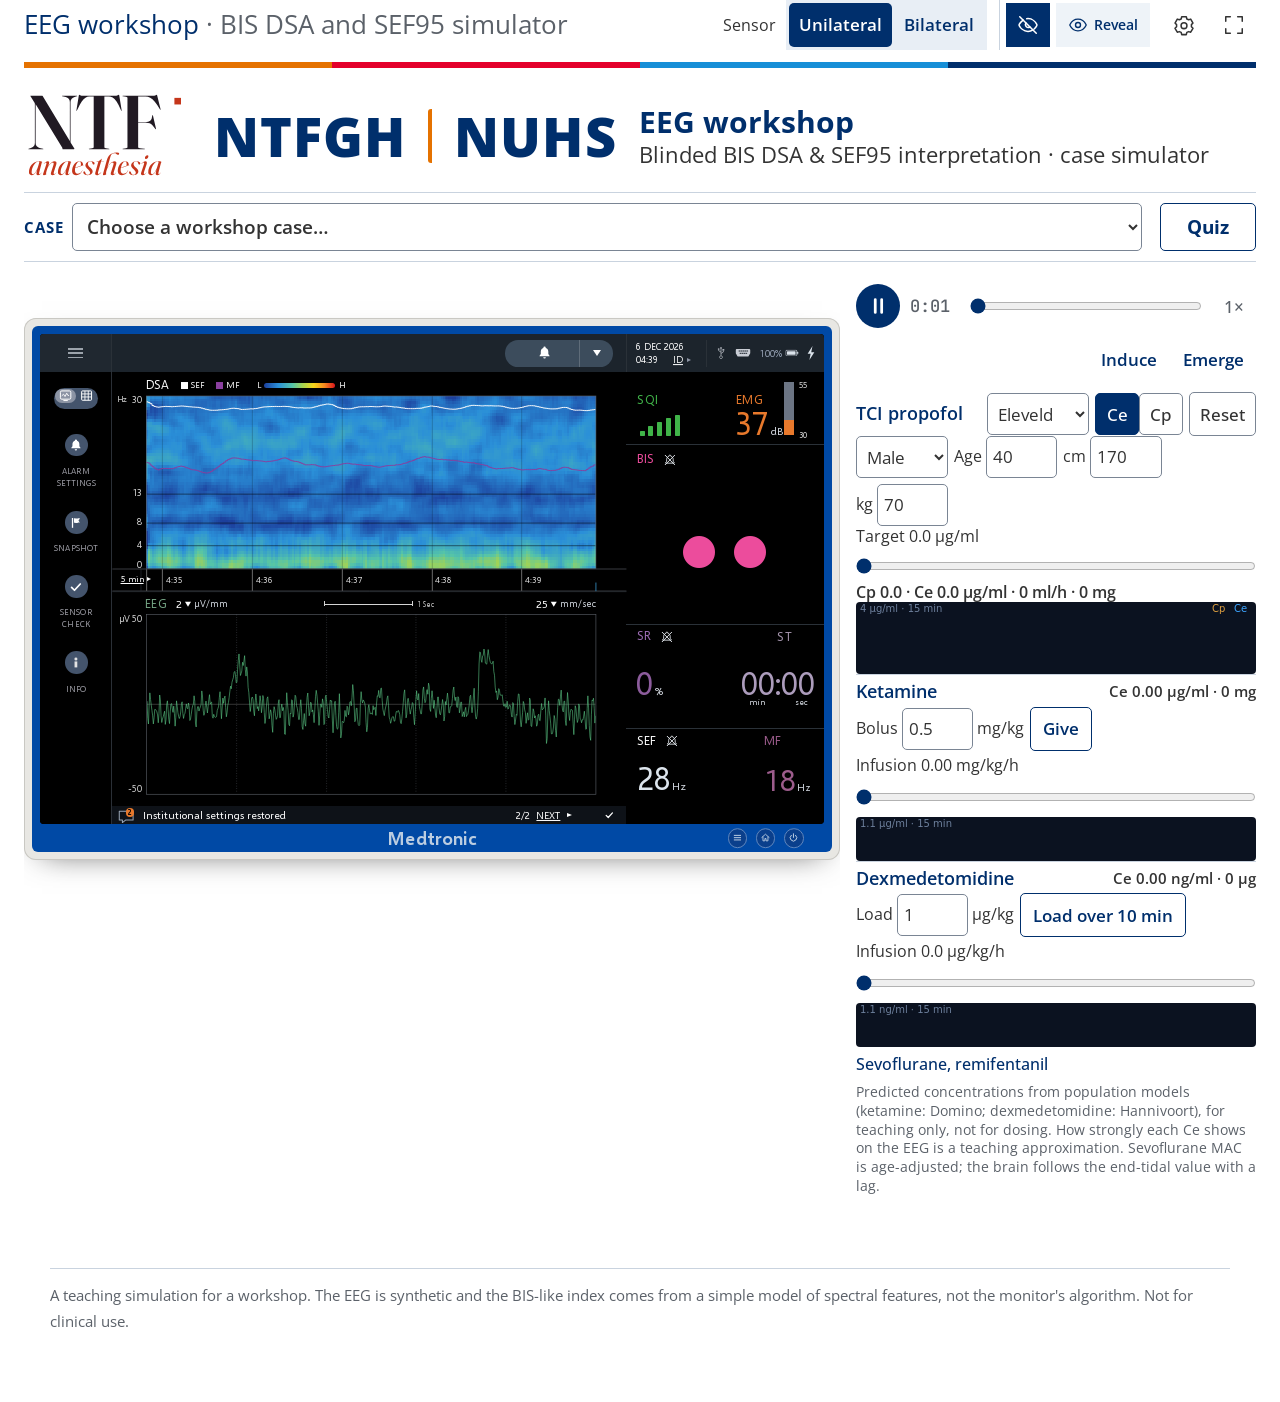
==== commit de6b9598: "EEG: workshop page uses BIS Advance, bigger header and font, neutral quiz names - /workshop/ shows t" ====
--- a/eeg/workshop/index.html
+++ b/eeg/workshop/index.html
@@ -4,15 +4,18 @@
 <meta charset="utf-8">
 <meta name="viewport" content="width=device-width, initial-scale=1, viewport-fit=cover">
 <meta name="robots" content="noindex, nofollow">
-<meta name="theme-color" content="#f7f5ef">
+<meta name="theme-color" content="#002f6c">
 <meta name="color-scheme" content="light">
-<title>EEG workshop · processed EEG simulator</title>
+<title>EEG workshop · BIS DSA and SEF95 simulator</title>
 <meta name="description" content="Workshop simulator: blinded reading of the density spectral array (DSA), SEF95 and the raw EEG, with scripted cases, a quiz and a TCI pump. Synthetic EEG only.">
 <link rel="icon" href="../icons/icon.svg" type="image/svg+xml">
-<!-- The unbranded workshop page (25 Nov 2026): the same engine, pump, cases and quiz scripts as the main page (../index.html),
-     one generic monitor (ws-monitor.js) and no device names, logos or skin picker. The monitor section below follows the main
-     page's markup so the shared scripts find their elements; the main page's device screens are left out. -->
+<!-- The workshop page (25 Nov 2026): the same engine, BIS Advance screen, pump, cases and quiz scripts as the main page
+     (../index.html), with no skin picker, a large NTFGH / NUHS header and the NUHS page style (ws-page.css). Generated from the
+     main page's monitor section (so the shared scripts find their elements); the Medtronic-style screen is left out, and the
+     other skins are never built because the skin is fixed. -->
+<link rel="preload" href="../fonts/OpenSans-latin-var.woff2" as="font" type="font/woff2" crossorigin>
 <link rel="stylesheet" href="../page.css">
+<link rel="stylesheet" href="../adv.css">
 <link rel="stylesheet" href="../demo.css?v=20261017-fit">
 <link rel="stylesheet" href="../workshop.css">
 <link rel="stylesheet" href="../ws-page.css">
@@ -21,19 +24,18 @@
 <body class="ws-page">
 <div class="wrap">
 <section id="monitor" aria-labelledby="h-mon">
-  <div class="monhead"><h1 class="apptitle" id="h-mon">EEG workshop <span>· processed EEG simulator</span></h1>
-  <div class="demo-toolbar"><label for="monitorChoice">Monitor</label><select id="monitorChoice" hidden><option value="ws">Workshop monitor</option></select><button type="button" id="fullScreen" aria-pressed="false">Full screen</button></div></div>
+  <div class="monhead"><h1 class="apptitle" id="h-mon">EEG workshop <span>· BIS DSA and SEF95 simulator</span></h1>
+  <div class="demo-toolbar"><label for="monitorChoice">Monitor</label><select id="monitorChoice" hidden><option value="advance">BIS Advance</option></select><button type="button" id="fullScreen" aria-pressed="false">Full screen</button></div></div>
   <div class="sim">
     <div class="screens">
-    <div class="wsmon" id="wsMon" role="group" aria-label="Workshop EEG monitor"></div>
     <div class="advwrap" id="advWrap" hidden></div>
     <div class="sedwrap" id="sedWrap" hidden></div>
     <div class="pvwrap" id="pvWrap" hidden></div>
     <div class="vmenu" id="vMenu" role="dialog" aria-label="Monitor menu" hidden><div class="vmenuh"><b>Menu</b><button type="button" id="vMenuClose">Close</button></div><ul id="vMenuList"></ul></div>
     <div class="screen mon" id="classicWrap" hidden><div class="glass">
-      <div class="statusbar"><span><b>index</b> · Case AH5F</span><div id="vMsg" class="msg" role="status" aria-live="polite"></div><span id="vClock">--:--</span></div>
+      <div class="statusbar"><span><b>BIS</b> · Case AH5F</span><div id="vMsg" class="msg" role="status" aria-live="polite"></div><span id="vClock">--:--</span></div>
       <div class="readouts">
-        <div class="bisbox"><span class="k">index</span><span class="v" id="vBis">--</span><span class="zone" id="vZone">--</span></div>
+        <div class="bisbox"><span class="k">BIS</span><span class="v" id="vBis">--</span><span class="zone" id="vZone">--</span></div>
         <div class="bars">
           <div class="bar"><span class="k">SQI</span><span class="v" id="vSqi">--</span><div class="segs" id="sqiSegs" aria-hidden="true"><i></i><i></i><i></i><i></i><i></i></div><span class="u">signal quality %</span></div>
           <div class="bar"><span class="k">EMG</span><span class="v" id="vEmg">--</span><div class="segs" id="emgSegs" aria-hidden="true"><i></i><i></i><i></i><i></i></div><span class="u">dB</span></div>
@@ -46,33 +48,33 @@
         </div>
         <div class="timers" aria-label="Cumulative times this case">
           <div class="ro"><span class="k">Suppression</span><span class="v" id="vSupT">0:00</span></div>
-          <div class="ro"><span class="k">index &lt; 40</span><span class="v" id="vLowT">0:00</span></div>
-          <button type="button" class="tclr" id="tReset" aria-label="Reset the suppression and index under 40 timers">Reset</button>
+          <div class="ro"><span class="k">BIS &lt; 40</span><span class="v" id="vLowT">0:00</span></div>
+          <button type="button" class="tclr" id="tReset" aria-label="Reset the suppression and BIS under 40 timers">Reset</button>
         </div>
       </div>
-      <div class="lane" id="wTrend"><div class="lbl"><span>index <i class="key bis"></i> · EMG <i class="key emg"></i></span><span id="tgtCap" style="text-transform:none">target 40–60 set by user</span></div>
-      <canvas id="cTrend" height="88" aria-label="index and EMG trends over the last five minutes"></canvas></div>
+      <div class="lane" id="wTrend"><div class="lbl"><span>BIS <i class="key bis"></i> · EMG <i class="key emg"></i></span><span id="tgtCap" style="text-transform:none">target 40–60 set by user</span></div>
+      <canvas id="cTrend" height="88" aria-label="BIS and EMG trends over the last five minutes"></canvas></div>
       <div class="lane" id="wDsa"><div class="lbl"><span>DSA · 0–30 Hz</span><span id="dsaRange" style="text-transform:none">last 5 min</span></div>
       <canvas id="cDsa" height="190" aria-label="Density spectral array over the last five minutes"></canvas></div>
       <div class="lane" id="wEeg"><div class="lbl"><span id="eegLbl">EEG · 8 s</span><span id="eegDiv" style="text-transform:none">50 µV/div</span></div>
       <canvas id="cEeg" height="110" aria-label="Scrolling raw EEG trace"></canvas></div>
       <div class="softkeys" id="viewSeg" role="group" aria-label="Screen view">
-        <button data-view="both" aria-pressed="true">DSA + EEG</button><button data-view="dsa" aria-pressed="false">DSA + index</button><button data-view="eeg" aria-pressed="false">EEG</button>
+        <button data-view="both" aria-pressed="true">DSA + EEG</button><button data-view="dsa" aria-pressed="false">DSA + BIS</button><button data-view="eeg" aria-pressed="false">EEG</button>
       </div>
     </div></div>
       <div class="softkeys keyrow" id="keySeg" hidden role="group" aria-label="Monitor settings">
-        <button id="kSmooth">Smoothing 15 s</button><button id="kScale">EEG ±100 µV</button><button id="kSweep">EEG sweep auto</button><button id="kTrend">Trend 5 min</button><button id="kBottom">Bottom: index trend</button>
+        <button id="kSmooth">Smoothing 15 s</button><button id="kScale">EEG ±100 µV</button><button id="kSweep">EEG sweep auto</button><button id="kTrend">Trend 5 min</button><button id="kBottom">Bottom: BIS trend</button>
       </div>
     <div class="tline" id="tLine"><div class="tbar"><canvas id="tCv" aria-hidden="true"></canvas><span id="tNow">0:00</span><output id="timePreview" aria-hidden="true"></output></div>
    <input id="timeScrub" type="range" min="0" max="600" value="0" step="1" aria-label="Simulation time"></div>
     <div class="teachstrip" id="teachStrip" aria-label="Readouts the real monitor does not show as numbers">
-      <span class="ts" id="bilSum" hidden></span><span class="ts"><b>SQI</b> <span id="s2Sqi">--</span>%</span><span class="ts"><b>EMG</b> <span id="s2Emg">--</span> dB</span><span class="ts"><b>SR</b> <span id="s2Sr">0</span>%</span><span class="ts"><b>SEF</b> <span id="s2Sef">--</span> Hz</span><span class="ts"><b>TP</b> <span id="s2Tp">--</span></span><span class="ts"><b>BC</b> <span id="s2Bc">0</span>/min</span><span class="ts zone" id="s2Zone">--</span><span class="ts"><b>Suppression</b> <span id="s2Sup">0:00</span></span><span class="ts"><b>index&lt;40</b> <span id="s2Low">0:00</span></span><button type="button" class="tclr" id="tReset2" aria-label="Reset the suppression and index under 40 timers">Reset</button>
+      <span class="ts" id="bilSum" hidden></span><span class="ts"><b>SQI</b> <span id="s2Sqi">--</span>%</span><span class="ts"><b>EMG</b> <span id="s2Emg">--</span> dB</span><span class="ts"><b>SR</b> <span id="s2Sr">0</span>%</span><span class="ts"><b>SEF</b> <span id="s2Sef">--</span> Hz</span><span class="ts"><b>TP</b> <span id="s2Tp">--</span></span><span class="ts"><b>BC</b> <span id="s2Bc">0</span>/min</span><span class="ts zone" id="s2Zone">--</span><span class="ts"><b>Suppression</b> <span id="s2Sup">0:00</span></span><span class="ts"><b>BIS&lt;40</b> <span id="s2Low">0:00</span></span><button type="button" class="tclr" id="tReset2" aria-label="Reset the suppression and BIS under 40 timers">Reset</button>
     </div>
     </div>
     <div class="panel">
       <div class="ctl"><label for="agentChoice" class="t">Anaesthetic</label><select id="agentChoice"><option value="propofol">Propofol</option><option value="sevo">Sevoflurane</option><option value="ketamine">Ketamine</option><option value="dex">Dexmedetomidine</option><option value="mix">Drug combination</option></select></div>
       <div class="ctl" id="mixCtl" hidden>
-        <p class="tgt" id="tgtMix"><b>Model index --</b> <span id="tgtMixSub"></span></p>
+        <p class="tgt" id="tgtMix"><b>Model BIS --</b> <span id="tgtMixSub"></span></p>
         <div class="seg" id="presetSeg" role="group" aria-label="Combinations">
           <button data-preset="tiva" aria-pressed="false">Propofol + remifentanil</button><button data-preset="propket" aria-pressed="false">Propofol + ketamine</button><button data-preset="sevon2o" aria-pressed="false">Sevoflurane + N₂O</button><button data-preset="propdex" aria-pressed="false">Propofol + dexmedetomidine</button>
         </div>
@@ -80,7 +82,7 @@
       <div class="ctl" id="depthCtl"><label class="t" for="depth">Depth target</label>
         <div class="track"><i class="zoneband" id="zoneBand" hidden></i><input type="range" id="depth" min="0" max="100" value="0" aria-describedby="tgtBis"><i class="effmark" id="effMark" aria-hidden="true"></i><output class="pop" id="tgtPop" aria-hidden="true" hidden></output></div>
         <div class="ticks" id="ticks"><span>Awake</span><span>Sedated</span><span>GA</span><span>Deep</span><span>Flat</span></div>
-        <p class="tgt" id="tgtBis"><b>Model index --</b> <span id="tgtSub"></span></p>
+        <p class="tgt" id="tgtBis"><b>Model BIS --</b> <span id="tgtSub"></span></p>
         <p class="tgtnote" id="zoneNote" hidden><i class="swatch"></i> <span id="zoneText"></span></p></div>
 
       <details class="ctl" id="teachingOptions"><summary>Adjust current EEG</summary>
@@ -114,7 +116,7 @@
 <!-- elements the shared scripts expect from the main page's teaching sections; empty and hidden here -->
 <div id="wsStubs" hidden><canvas id="cEx"></canvas><ol id="steps"></ol><p id="exCap"></p><button id="exPlay" type="button"></button><button id="exNext" type="button"></button>
 <div id="lib"></div><canvas id="cQuiz"></canvas><span id="score"></span><div id="opts"></div><p id="fb"></p><button id="qNext" type="button"></button></div>
-<footer class="ws-foot">A teaching simulation for a workshop. The EEG is synthetic and the index comes from a simple model of spectral features, not any monitor's algorithm. Not for clinical use.</footer>
+<footer class="ws-foot">A teaching simulation for a workshop. The EEG is synthetic and the BIS-like index comes from a simple model of spectral features, not the monitor's algorithm. Not for clinical use.</footer>
 </div>
 <script src="../mt-screen.js"></script>
 <script src="../adv-screen.js"></script>
@@ -134,6 +136,6 @@
 <script src="../cases.js"></script>
 <script src="../workshop.js"></script>
 <script src="../quiz.js"></script>
-<script src="../ws-monitor.js"></script>
+<script src="../ws-page.js"></script>
 </body>
 </html>
--- a/eeg/adv.css
+++ b/eeg/adv.css
@@ -0,0 +1,309 @@
+/* BIS Advance screen (the 'advance' skin). Every size is in virtual pixels of the real 1246 x 779 screen times --u, so the screen
+   scales as a unit (container query units). Built from the manufacturer's manual figures; see NOTES.md, "Medtronic BIS Advance". */
+@font-face{font-family:"Selawik";font-style:normal;font-weight:300;font-display:swap;src:url(fonts/Selawik-Light-latin.woff2) format("woff2")}
+@font-face{font-family:"Selawik";font-style:normal;font-weight:400;font-display:swap;src:url(fonts/Selawik-Regular-latin.woff2) format("woff2")}
+@font-face{font-family:"Selawik";font-style:normal;font-weight:600 700;font-display:swap;src:url(fonts/Selawik-Semibold-latin.woff2) format("woff2")}
+.advwrap{display:block;min-width:0}
+.advwrap[hidden]{display:none}
+.advcase{background:#e8e7e3;border-radius:3.2% / 4.6%;padding:2.2% 2.2% 1.6%;box-shadow:inset 0 0 0 1px #c9c8c3,0 10px 30px -18px rgba(0,0,0,.7)}
+.advband{background:#0049a5;border-radius:2.2% / 3.4%;padding:2.4% 2.4% 0;position:relative}
+.advbrand{height:0;padding-bottom:5.6%;position:relative;font:600 0/1 Selawik,"Segoe UI",sans-serif}
+.advbrand b{position:absolute;left:0;right:0;top:50%;transform:translateY(-50%);text-align:center;color:#bbcde1;font:600 clamp(11px,3.1cqw,30px)/1 Selawik,"Segoe UI",system-ui,sans-serif;letter-spacing:.01em}
+.advband{container-type:inline-size}
+@media (max-width:640px){.advcase{padding:6px;border-radius:12px}.advband{padding:1.2% 1.2% 0;border-radius:6px}.advbrand{padding-bottom:3.6%}}
+.advs{--u:calc(100cqw / 1246);--sw:calc(1246 * 1px);container-type:inline-size;position:relative;aspect-ratio:16/10;background:#000;overflow:hidden;border-radius:calc(4*var(--cu,1px));color:#fff;font-family:Selawik,"Segoe UI","Open Sans",system-ui,sans-serif;user-select:none;-webkit-user-select:none;line-height:1}
+.advs *{box-sizing:border-box}
+.advs button{font:inherit;color:inherit;background:none;border:0;padding:0;margin:0;cursor:pointer;text-align:inherit}
+.advs [hidden]{display:none!important}
+.advs .a{position:absolute;left:calc(var(--x)*var(--u));top:calc(var(--y)*var(--u));width:calc(var(--w,0)*var(--u));height:calc(var(--h,0)*var(--u))}
+.advs canvas.a{display:block}
+/* text boxes: --x,--y is the anchor; l = left, c = centre, r = right (the vertical anchor is the middle of the line) */
+.advs .t{position:absolute;left:calc(var(--x)*var(--u));top:calc(var(--y)*var(--u));font-size:calc(var(--fs,16)*var(--u));color:var(--c,#fff);white-space:nowrap;font-weight:var(--fw,400);transform:translateY(-50%)}
+.advs .t.c{transform:translate(-50%,-50%)}.advs .t.r{transform:translate(-100%,-50%)}
+.advs .cap{letter-spacing:.04em;text-transform:uppercase}
+.advs .u{font-size:.34em;font-weight:400;margin-left:.12em;color:#d7dce4}
+.advs :focus-visible{outline:calc(2*var(--u)) solid #178fd7;outline-offset:calc(1*var(--u));z-index:30}
+/* bars */
+.advs .xbar{position:absolute;left:0;top:0;width:calc(1246*var(--u));height:calc(61*var(--u));background:#1c242c}
+.advs .tdiv{position:absolute;width:calc(1*var(--u));background:#2a3138}
+.advs .hline{position:absolute;height:calc(1*var(--u));background:#2a3138}
+.advs .left{position:absolute;left:0;top:calc(61*var(--u));width:calc(115*var(--u));height:calc(718*var(--u));background:#000;border-right:calc(1*var(--u)) solid #2a2f36}
+.advs .rb{position:absolute;display:flex;flex-direction:column;align-items:center;width:calc(115*var(--u));left:0;color:#9c9ca4}
+.advs .rb .ci{width:calc(36*var(--u));height:calc(36*var(--u));border-radius:50%;background:#44546c;display:flex;align-items:center;justify-content:center;margin-bottom:calc(15*var(--u));color:#e4e4e4}
+.advs .rb .ci svg{width:calc(22*var(--u));height:calc(22*var(--u));display:block}
+.advs .rb span.l{font-size:calc(13*var(--u));letter-spacing:.02em;line-height:calc(19*var(--u));text-align:center;text-transform:uppercase;white-space:nowrap}
+.advs .rb:active .ci{background:#5a6c88}
+.advs .pill{position:absolute;left:calc(22*var(--u));width:calc(70*var(--u));height:calc(34*var(--u));border-radius:calc(17*var(--u));background:#44546c;display:flex;padding:calc(2*var(--u))}
+.advs .pill i{flex:1;display:flex;align-items:center;justify-content:center;border-radius:calc(15*var(--u));font-style:normal;font-size:calc(17*var(--u));font-weight:600;color:#fff}
+.advs .pill i svg{width:calc(21*var(--u));height:calc(21*var(--u));display:block}
+.advs .pill i.on{background:#8c94a4}
+.advs .pill.lr i.on.L{background:#ec4c9c}.advs .pill.lr i.on.R{background:#04acec}
+.advs .pill.lr i:not(.on){color:#e4e4e4}
+/* top bar */
+.advs .hb{z-index:21;position:absolute;left:0;top:0;width:calc(115*var(--u));height:calc(61*var(--u));display:flex;align-items:center;justify-content:center;border-right:calc(1*var(--u)) solid #2a3138}
+.advs .hb i{display:block;width:calc(24*var(--u));height:calc(2.4*var(--u));background:#9ca3ab;margin:calc(4.3*var(--u)) 0}
+.advs .hb.on{background:#262e38}
+.advs .abar{position:absolute;left:calc(115*var(--u));top:0;width:calc(817*var(--u));height:calc(61*var(--u));display:flex;align-items:center;color:#fff}
+.advs .abar.hi{background:#ed2024}.advs .abar.lo{background:#ecd40c;color:#000}
+.advs .abar.hi.flash{animation:advflash 1s linear infinite}
+@keyframes advflash{0%,70%{background:#ed2024}71%,100%{background:#c0141c}}
+.advs .abar .cnt{position:absolute;left:calc(20*var(--u));top:calc(18*var(--u));display:flex;align-items:center;gap:calc(5*var(--u));font-size:calc(17*var(--u));height:calc(26*var(--u))}
+.advs .abar .cnt .tri{width:0;height:0;border-left:calc(5*var(--u)) solid transparent;border-right:calc(5*var(--u)) solid transparent;border-top:calc(8*var(--u)) solid #6cc04a}
+.advs .abar .cnt.xbtn{cursor:pointer}
+.advs .abar .sep{position:absolute;left:calc(76*var(--u));top:calc(12*var(--u));width:calc(1*var(--u));height:calc(38*var(--u));background:rgba(255,255,255,.28)}
+.advs .abar.lo .sep{background:rgba(0,0,0,.3)}
+.advs .abar .ico{position:absolute;left:calc(98*var(--u));top:calc(17*var(--u));width:calc(34*var(--u));height:calc(28*var(--u))}
+.advs .abar .l1{position:absolute;left:calc(147*var(--u));top:calc(18*var(--u));font-size:calc(17*var(--u));font-weight:600;transform:translateY(-50%);white-space:nowrap}
+.advs .abar .l2{position:absolute;left:calc(147*var(--u));top:calc(42*var(--u));font-size:calc(17*var(--u));transform:translateY(-50%);white-space:nowrap}
+.advs .apill{position:absolute;left:calc(739*var(--u));top:calc(10*var(--u));width:calc(172*var(--u));height:calc(42*var(--u));border-radius:calc(21*var(--u));background:#3c4c5c;display:flex;overflow:hidden;color:#dce4ec}
+.advs .abar.hi~.apill{background:#642c34}.advs .abar.lo~.apill{background:#6a6a30}
+.advs .apill button{height:100%;display:flex;align-items:center;justify-content:center}
+.advs .apill .m{flex:1;gap:calc(8*var(--u));font-size:calc(17*var(--u));letter-spacing:.03em}
+.advs .apill .m svg{width:calc(24*var(--u));height:calc(24*var(--u))}
+.advs .apill .d{width:calc(54*var(--u));border-left:calc(1*var(--u)) solid rgba(255,255,255,.18)}
+.advs .apill .d b{display:block;width:0;height:0;border-left:calc(6*var(--u)) solid transparent;border-right:calc(6*var(--u)) solid transparent;border-top:calc(11*var(--u)) solid #fff}
+.advs .xctl{position:absolute;left:calc(651*var(--u));top:calc(56*var(--u));width:calc(262*var(--u));height:calc(72*var(--u));background:#2a323c;border-radius:calc(10*var(--u));display:flex;align-items:center;justify-content:space-around;padding:0 calc(8*var(--u));z-index:20}
+.advs .xctl button{width:calc(52*var(--u));height:calc(52*var(--u));border-radius:50%;background:#e8ecf2;display:flex;align-items:center;justify-content:center}
+.advs .xctl button.on{background:#f4dc16}
+.advs .xctl button svg{width:calc(34*var(--u));height:calc(34*var(--u))}
+.advs .xvol{position:absolute;left:calc(651*var(--u));top:calc(132*var(--u));width:calc(262*var(--u));background:#2a323c;border-radius:calc(10*var(--u));padding:calc(12*var(--u));z-index:20;display:flex;gap:calc(5*var(--u));align-items:flex-end;height:calc(64*var(--u))}
+.advs .xvol button{flex:1;background:#4b5a70;border-radius:calc(3*var(--u));min-height:calc(10*var(--u))}
+.advs .xvol button.on{background:#7cc02e}
+.advs .alist{position:absolute;left:calc(115*var(--u));top:calc(61*var(--u));width:calc(817*var(--u));background:#343c44;z-index:19;padding:calc(10*var(--u)) calc(13*var(--u)) calc(14*var(--u));font-size:calc(16*var(--u))}
+.advs .alist .r{display:flex;height:calc(27*var(--u));align-items:center}.advs .alist .r b{font-weight:400;width:calc(119*var(--u))}
+.advs .alist .h{color:#9aa0a8}
+.advs .dt{position:absolute;left:calc(947*var(--u));top:calc(20*var(--u));font-size:calc(15.5*var(--u));transform:translateY(-50%);white-space:nowrap}
+.advs .tm{position:absolute;left:calc(947*var(--u));top:calc(42*var(--u));font-size:calc(15.5*var(--u));transform:translateY(-50%);white-space:nowrap}
+.advs .idl{position:absolute;left:calc(1006*var(--u));top:calc(41*var(--u));height:calc(22*var(--u));display:flex;align-items:center;gap:calc(4*var(--u));font-size:calc(15*var(--u));transform:translateY(-50%)}
+.advs .idl u{text-decoration-thickness:calc(1*var(--u));text-underline-offset:calc(2*var(--u))}
+.advs .idl s{display:block;width:0;height:0;border-top:calc(4.5*var(--u)) solid transparent;border-bottom:calc(4.5*var(--u)) solid transparent;border-left:calc(7*var(--u)) solid #8c94a4;margin-left:calc(3*var(--u))}
+.advs .ti{position:absolute;top:calc(30*var(--u));transform:translate(-50%,-50%);height:calc(18*var(--u))}
+.advs .ti svg{display:block;height:100%;width:auto}
+/* trend area headers and selectors */
+.advs .hd{position:absolute;display:flex;align-items:center;white-space:nowrap}
+.advs .sel{display:inline-flex;align-items:center;gap:calc(3*var(--u));font-size:calc(17*var(--u))}.advs .sel.sec{font-size:calc(19*var(--u))}
+.advs .sel s,.advs .lnk s{display:inline-block;width:0;height:0;border-left:calc(5*var(--u)) solid transparent;border-right:calc(5*var(--u)) solid transparent;border-top:calc(8*var(--u)) solid #fff;margin:0 calc(2*var(--u))}
+.advs .lnk{font-size:calc(11*var(--u));letter-spacing:.07em;text-transform:uppercase;display:inline-flex;align-items:center;gap:calc(5*var(--u))}
+.advs .lnk u,.advs .ax u{text-underline-offset:calc(2*var(--u));text-decoration-thickness:calc(1*var(--u))}
+.advs .lnk i{display:block;width:0;height:0;border-top:calc(4.5*var(--u)) solid transparent;border-bottom:calc(4.5*var(--u)) solid transparent;border-left:calc(9*var(--u)) solid #fff;margin-left:calc(2*var(--u))}
+.advs .ttl{font-size:calc(19*var(--u));letter-spacing:.02em}
+.advs .sq{display:inline-block;width:calc(11*var(--u));height:calc(11*var(--u));margin:0 calc(5*var(--u)) 0 calc(18*var(--u))}
+.advs .cap2{font-size:calc(14*var(--u))}
+.advs .legend{display:inline-flex;align-items:center;gap:calc(6*var(--u));margin-left:calc(26*var(--u));font-size:calc(14*var(--u))}
+.advs .legend i{display:block;width:calc(112*var(--u));height:calc(9*var(--u));border-radius:calc(5*var(--u));background:linear-gradient(90deg,#1c3f9c 0,#2a8fd8 20%,#55c4a8 40%,#a7d44f 55%,#f6d51a 70%,#f58a1f 85%,#d9141c 100%)}
+.advs .ax{position:absolute;display:flex;align-items:center;font-size:calc(13.5*var(--u));white-space:nowrap}
+.advs .xpop{position:absolute;background:#2a323c;border:calc(1*var(--u)) solid #44546c;border-radius:calc(6*var(--u));z-index:21;padding:calc(4*var(--u));min-width:calc(110*var(--u));box-shadow:0 calc(6*var(--u)) calc(18*var(--u)) rgba(0,0,0,.6)}
+.advs .xpop button{display:block;width:100%;padding:calc(7*var(--u)) calc(12*var(--u));font-size:calc(16*var(--u));border-radius:calc(4*var(--u));white-space:nowrap}
+.advs .xpop button.on{background:#44546c}
+.advs .xpop button:hover{background:#3a4658}
+.advs .wm{position:absolute;color:rgba(130,130,70,.55);font-size:calc(22*var(--u));letter-spacing:.03em;white-space:nowrap;pointer-events:none;z-index:4}
+/* numeric panels */
+.advs .num{position:absolute}
+.advs .bis{font-weight:400;line-height:1;position:absolute;transform:translate(-50%,-50%);letter-spacing:-.01em;white-space:nowrap;z-index:0}
+.advs .bis.box{color:#fff!important}.advs .bis.box::before{content:"";position:absolute;z-index:-1;background:#ec2424;left:calc(-5*var(--u));right:calc(-5*var(--u));top:calc(.2em - 8.3*var(--u));bottom:calc(.085em)}
+.advs .ybox{background:#ecd40c;color:#000!important;padding:calc(3*var(--u)) calc(6*var(--u));display:inline-block}.advs .ybox .u{color:#000}
+.advs .sqi{position:absolute;display:flex;gap:calc(6*var(--u));align-items:flex-end}
+.advs .sqi i{display:block;width:calc(8*var(--u));background:#1d2a20;border-radius:calc(1*var(--u))}
+.advs .sqi i.on{background:var(--sc,#40b449)}
+.advs .emgbar{position:absolute;background:#6c7584;overflow:hidden}
+.advs .emgbar b{position:absolute;left:0;right:0;bottom:0;background:#e8792c}
+.advs .badge{position:absolute;width:calc(23*var(--u));height:calc(23*var(--u));border-radius:50%;background:#44546c;color:var(--c,#ec4c9c);font-size:calc(14*var(--u));display:flex;align-items:center;justify-content:center;transform:translate(-50%,-50%)}
+/* message bar */
+.advs .mbar{position:absolute;left:calc(115*var(--u));top:calc(750*var(--u));width:calc(817*var(--u));height:calc(29*var(--u));background:#1c242c;font-size:calc(17*var(--u))}
+.advs .mbar .mi{position:absolute;left:calc(9*var(--u));top:calc(6*var(--u));width:calc(26*var(--u));height:calc(22*var(--u))}
+.advs .mbar .xmt{position:absolute;left:calc(48*var(--u));top:calc(15*var(--u));transform:translateY(-50%);white-space:nowrap}
+.advs .mbar .mn{position:absolute;right:calc(87*var(--u));top:calc(15*var(--u));transform:translateY(-50%);font-size:calc(16*var(--u));display:flex;gap:calc(10*var(--u));align-items:center}
+.advs .mbar .mn u{text-underline-offset:calc(2*var(--u));text-decoration-thickness:calc(1*var(--u))}
+.advs .mbar .mn i{display:block;width:0;height:0;border-top:calc(4.5*var(--u)) solid transparent;border-bottom:calc(4.5*var(--u)) solid transparent;border-left:calc(8*var(--u)) solid #fff}
+.advs .mbar .ck{position:absolute;right:0;top:0;width:calc(54*var(--u));height:100%;border-left:calc(1*var(--u)) solid #2a3138;display:flex;align-items:center;justify-content:center}
+.advs .mbar .ck svg{width:calc(20*var(--u));height:calc(16*var(--u))}
+.advs .mbar .bd{position:absolute;left:calc(21*var(--u));top:calc(4*var(--u));min-width:calc(14*var(--u));height:calc(14*var(--u));border-radius:calc(7*var(--u));background:#e8792c;font-size:calc(11*var(--u));display:flex;align-items:center;justify-content:center;color:#000;font-weight:600;padding:0 calc(3*var(--u))}
+/* main menu and dialogs */
+.advs .shade{position:absolute;inset:0;background:rgba(0,0,0,.35);z-index:18}
+.advs .mm{position:absolute;left:0;top:calc(61*var(--u));width:calc(331*var(--u));height:calc(660*var(--u));background:#232a35;z-index:23;display:grid;grid-template-columns:1fr 1fr;grid-template-rows:repeat(3,1fr);gap:calc(8*var(--u));padding:calc(5*var(--u))}
+.advs .mm button{background:#353d4a;display:flex;flex-direction:column;align-items:center;justify-content:center;gap:calc(26*var(--u));font-size:calc(17.5*var(--u));letter-spacing:.07em;text-transform:uppercase;text-align:center;line-height:1.35;padding:0 calc(8*var(--u))}
+.advs .mm button svg{width:calc(36*var(--u));height:calc(36*var(--u))}
+.advs .mm button:hover{background:#3d4658}
+.advs .mm button[aria-disabled="true"]{color:#68707e}.advs .mm button[aria-disabled="true"] svg{opacity:.45}
+.advs .dlg{position:absolute;background:#fcfcfc;color:#1a1f28;z-index:24;border:calc(1*var(--u)) solid #444c64;box-shadow:0 calc(10*var(--u)) calc(30*var(--u)) rgba(0,0,0,.6);display:flex;flex-direction:column;font-size:calc(17*var(--u))}
+.advs .dlg .th{height:calc(28*var(--u));background:#444c64;color:#fff;display:flex;align-items:center;padding:0 calc(10*var(--u));font-size:calc(14*var(--u));letter-spacing:.02em;flex:none;text-transform:uppercase}
+.advs .dlg .th .x{margin-left:auto;width:calc(30*var(--u));height:calc(28*var(--u));display:flex;align-items:center;justify-content:center}
+.advs .dlg .th .x svg{width:calc(14*var(--u));height:calc(14*var(--u))}
+.advs .dlg .th span.g{color:#b4bccc}
+.advs .dlg .bd{flex:1;display:flex;min-height:0;position:relative}
+.advs .dlg .rail{width:calc(200*var(--u));background:#e4e4ec;overflow:auto;flex:none}
+.advs .dlg.alm .rail{width:calc(195*var(--u))}
+.advs .dlg .rail .sh{font-size:calc(12*var(--u));color:#4a5470;padding:calc(10*var(--u)) calc(9*var(--u)) calc(3*var(--u));letter-spacing:.03em;text-transform:uppercase}
+.advs .dlg .rail button{display:flex;align-items:center;gap:calc(8*var(--u));width:100%;padding:0 calc(9*var(--u));min-height:calc(31*var(--u));font-size:calc(16*var(--u));color:#1a1f28}
+.advs .dlg .rail button em{font-style:normal;margin-left:auto;color:#767c8a;font-size:calc(14*var(--u))}
+.advs .dlg .rail button em.on{color:#43b061}
+.advs .dlg .rail button.on{background:#fff;color:#1f4f8f}
+.advs .dlg .rail button img,.advs .dlg .rail button svg.ri{width:calc(20*var(--u));height:calc(16*var(--u));flex:none}
+.advs .dlg .rail.lay button{min-height:calc(66*var(--u));gap:calc(14*var(--u));padding:calc(4*var(--u)) calc(9*var(--u))}
+.advs .dlg .rail.lay button svg{width:calc(51*var(--u));height:calc(38*var(--u));flex:none}
+.advs .dlg .pane{flex:1;padding:calc(14*var(--u)) calc(22*var(--u));overflow:auto;position:relative;min-width:0}
+.advs .dlg .ft{height:calc(40*var(--u));background:#f0f0f0;display:flex;align-items:center;justify-content:flex-end;gap:calc(14*var(--u));padding:0 calc(12*var(--u));flex:none;font-size:calc(13*var(--u));color:#303846}
+.advs .dlg .ft .hint{margin-right:auto;display:flex;align-items:center;gap:calc(7*var(--u))}
+.advs .dlg .ft .hint svg{width:calc(14*var(--u));height:calc(18*var(--u))}
+.advs .xbtn{height:calc(28*var(--u));min-width:calc(100*var(--u));padding:0 calc(14*var(--u));border-radius:calc(14*var(--u));font-size:calc(13.5*var(--u));letter-spacing:.02em;text-transform:uppercase;text-align:center!important;display:inline-flex;align-items:center;justify-content:center}
+.advs .xbtn.dk{background:#3c4c54;color:#fff}
+.advs .xbtn.pr{background:#3f8fd6;color:#fff}
+.advs .xbtn.pr[disabled]{background:none;border:calc(1*var(--u)) solid #c5ccd6;color:#b0b8c4;cursor:default}
+.advs .xbtn.dis{opacity:.45}
+.advs .h1{font-size:calc(17*var(--u));margin-bottom:calc(8*var(--u));display:flex;align-items:center;gap:calc(10*var(--u));color:#1a1f28}
+.advs .h2{font-size:calc(21*var(--u));color:#1a1f28}
+.advs .xrow{display:flex;align-items:center;gap:calc(14*var(--u));min-height:calc(40*var(--u))}
+.advs .xrow .sp{margin-left:auto}
+.advs .hr{height:calc(1*var(--u));background:#dde2ea;margin:calc(8*var(--u)) 0}
+.advs .tog{width:calc(44*var(--u));height:calc(26*var(--u));border-radius:calc(13*var(--u));background:#b6bdc9;position:relative;flex:none;display:inline-block}
+.advs .tog::after{content:"";position:absolute;left:calc(3*var(--u));top:calc(3*var(--u));width:calc(20*var(--u));height:calc(20*var(--u));border-radius:50%;background:#fff;transition:left .12s}
+.advs .tog.on{background:#54bc74}.advs .tog.on::after{left:calc(21*var(--u))}
+.advs .drum{display:flex;flex-direction:column;align-items:center;width:calc(80*var(--u));background:linear-gradient(#f4f6fa,#fff 50%,#f4f6fa);border-radius:calc(8*var(--u));box-shadow:0 0 0 calc(1*var(--u)) #e0e5ee;padding:calc(3*var(--u)) 0}
+.advs .drum button{width:100%;text-align:center!important;color:#9aa3b4;font-size:calc(28*var(--u));line-height:calc(34*var(--u));height:calc(34*var(--u))}
+.advs .drum button.cu{color:#000;font-size:calc(36*var(--u));border-top:calc(1*var(--u)) solid #e3e7ee;border-bottom:calc(1*var(--u)) solid #e3e7ee}
+.advs .drum .ch{width:0;height:0;border-left:calc(5*var(--u)) solid transparent;border-right:calc(5*var(--u)) solid transparent;margin:calc(2*var(--u)) 0;opacity:.7}
+.advs .drum .ch.u{border-bottom:calc(6*var(--u)) solid #444}.advs .drum .ch.d{border-top:calc(6*var(--u)) solid #444}
+.advs .dim{color:#8a93a2}
+.advs .fld{height:calc(38*var(--u));border:calc(1*var(--u)) solid #cfd5df;background:#fff;padding:0 calc(14*var(--u));font:inherit;font-size:calc(21*var(--u));color:#111;width:100%}
+.advs select.sl{height:calc(38*var(--u));min-width:calc(194*var(--u));border:calc(1*var(--u)) solid #cfd5df;background:#fff;font:inherit;font-size:calc(19*var(--u));padding:0 calc(10*var(--u));color:#111;border-radius:0}
+.advs .opt{display:inline-flex;gap:0;border:calc(1*var(--u)) solid #c5ccd6;border-radius:calc(4*var(--u));overflow:hidden}
+.advs .opt button{padding:calc(6*var(--u)) calc(16*var(--u));font-size:calc(15*var(--u));text-align:center;background:#fff;color:#1a1f28;border-right:calc(1*var(--u)) solid #c5ccd6}
+.advs .opt button:last-child{border-right:0}.advs .opt button.on{background:#3f8fd6;color:#fff}
+.advs .opt.tx button{padding:calc(6*var(--u)) calc(12*var(--u))}
+.advs .lst{width:100%;border-collapse:collapse;font-size:calc(15*var(--u))}
+.advs .lst td,.advs .lst th{padding:calc(7*var(--u)) calc(8*var(--u));text-align:left;border-bottom:calc(1*var(--u)) solid #e0e4ec;font-weight:400}
+.advs .lst th{color:#3f8fd6;font-size:calc(14*var(--u))}
+.advs .lst tr.sel td{background:#e8f0fb}
+.advs .help{font-size:calc(14.5*var(--u));line-height:1.45;color:#2a303c}
+.advs .lay-prev{position:relative;margin-top:calc(14*var(--u))}
+.advs .lay-prev svg{width:100%;height:auto;display:block}
+.advs .ex{text-align:center;color:#7d8696;font-size:calc(16*var(--u));margin-top:calc(8*var(--u));letter-spacing:.03em}
+.advs .sm{left:calc(319*var(--u))!important}
+/* sensor check */
+.advs .xsc{background:#ecf0f8}
+.advs .xsc .th .ty{color:#b4bccc}.advs .xsc .th .ty b{color:#fff;font-weight:400}
+.advs .xsc svg.sk{position:absolute;left:0;top:0;width:100%;height:100%}
+.advs .xsc .cp{position:absolute;left:0;right:0;bottom:calc(14*var(--u));text-align:center;font-style:italic;font-size:calc(22*var(--u));color:#6b7280;display:flex;align-items:center;justify-content:center;gap:calc(12*var(--u))}
+.advs .xsc .cp.ok{color:#111}
+.advs .xsc .cp svg{width:calc(38*var(--u));height:calc(38*var(--u))}
+.advs .xsc .acts{position:absolute;right:calc(10*var(--u));bottom:calc(10*var(--u));display:flex;gap:calc(8*var(--u))}
+@keyframes advspin{to{transform:rotate(360deg)}}
+.advs .spin{transform-origin:center;transform-box:fill-box;animation:advspin 1s linear infinite}
+/* chart view */
+.advs .chart{position:absolute;left:calc(115*var(--u));top:calc(61*var(--u));width:calc(817*var(--u));height:calc(689*var(--u));background:#000;z-index:5;overflow:hidden}
+.advs .chart .hdr{position:absolute;left:calc(14*var(--u));top:calc(8*var(--u));height:calc(26*var(--u));display:flex;align-items:center;gap:calc(14*var(--u));font-size:calc(15*var(--u))}
+.advs .chart .hdr .vl{width:calc(1*var(--u));height:calc(16*var(--u));background:#4a5260}
+.advs .chart .scroll{position:absolute;left:0;top:calc(81*var(--u));right:0;bottom:calc(0*var(--u));overflow-y:auto}
+.advs .chart table{width:100%;border-collapse:collapse;font-size:calc(18*var(--u));table-layout:fixed}.advs .chart table.w4{font-size:calc(16*var(--u))}.advs .chart table.w4 th{font-size:calc(14.5*var(--u))}.advs .chart table.w4 th:first-child,.advs .chart table.w4 td:first-child{width:calc(118*var(--u));padding-left:calc(8*var(--u))}
+.advs .chart th{height:calc(37*var(--u));font-weight:400;font-size:calc(17*var(--u));text-align:center;border-bottom:calc(1*var(--u)) solid #3a4250;position:sticky;top:0;background:#000;z-index:1}
+.advs .chart th small{font-size:.72em}
+.advs .chart th:first-child,.advs .chart td:first-child{text-align:left;padding-left:calc(14*var(--u));width:calc(160*var(--u))}
+.advs .chart td{height:calc(41*var(--u));text-align:center;border-bottom:calc(1*var(--u)) solid #1a2028}
+.advs .chart tr:nth-child(even) td{background:#0a0d14}
+.advs .chart tr.st td{background:#142c54}
+.advs .chart tr.dl td{text-align:center;font-size:calc(14.5*var(--u));height:calc(40*var(--u));padding:0}
+.advs .watch{position:absolute;pointer-events:none;z-index:6}
+.advs .tip{position:absolute;background:#3ab4ee;color:#000;font-size:calc(21*var(--u));padding:calc(5*var(--u)) calc(10*var(--u));z-index:6;border:calc(1*var(--u)) solid #fff;white-space:nowrap;transform:translateX(-50%)}
+@media (prefers-reduced-motion:reduce){.advs .abar.hi.flash{animation:none}.advs .spin{animation-duration:3s}}
+
+.advs .dlg.dsp .rail.lay{width:calc(160*var(--u))}.advs .dlg .rail.lay button svg{width:calc(44*var(--u))!important;height:calc(33*var(--u))!important}
+.advs .dlg.dsp .rail.lay button{font-size:calc(14.5*var(--u));gap:calc(9*var(--u))}
+.advs .dlg.alm .rail button{font-size:calc(14.5*var(--u));gap:calc(6*var(--u));white-space:nowrap}
+.advs .dlg.alm .rail button em{font-size:calc(13.5*var(--u))}
+.advs select.sl{min-width:calc(120*var(--u));font-size:calc(17*var(--u))}
+.advs .dsph{display:flex;align-items:center;justify-content:space-between;gap:calc(10*var(--u));white-space:nowrap}
+.advs .ttl.sp{margin:0 .28em}
+
+/* ---- fidelity pass 2 ---- */
+/* a thin blue scroll bar, as the real lists and the chart have */
+.advs .rail::-webkit-scrollbar,.advs .pane::-webkit-scrollbar,.advs .chart .scroll::-webkit-scrollbar{width:4px}
+.advs .rail::-webkit-scrollbar-thumb,.advs .pane::-webkit-scrollbar-thumb,.advs .chart .scroll::-webkit-scrollbar-thumb{background:#3f8fd6;border-radius:2px}
+.advs .rail::-webkit-scrollbar-track,.advs .pane::-webkit-scrollbar-track,.advs .chart .scroll::-webkit-scrollbar-track{background:transparent}
+@supports not selector(::-webkit-scrollbar){.advs .rail,.advs .pane,.advs .chart .scroll{scrollbar-width:thin;scrollbar-color:#3f8fd6 transparent}}
+/* start-up: the screen stays blank under the modal messages */
+.advs.idle #advNum,.advs.idle #advHdr,.advs.idle #advCv,.advs.idle #advChart{visibility:hidden}
+.advs .boot{position:absolute;left:calc(115*var(--u));top:calc(61*var(--u));right:0;bottom:0;background:#000;z-index:15;display:flex;align-items:center;justify-content:center}
+.advs .boot .bm{min-width:calc(430*var(--u));padding:calc(30*var(--u)) calc(40*var(--u));background:#2a323c;border:calc(1*var(--u)) solid #44546c;border-radius:calc(6*var(--u));text-align:center;display:flex;flex-direction:column;align-items:center;gap:calc(22*var(--u));box-shadow:0 calc(10*var(--u)) calc(30*var(--u)) rgba(0,0,0,.6)}
+.advs .boot .tt{font-size:calc(25*var(--u));color:#fff}
+.advs .boot .xbtn{height:calc(34*var(--u));font-size:calc(15*var(--u));min-width:calc(190*var(--u))}
+.advs .spin2{display:block;width:calc(30*var(--u));height:calc(30*var(--u));border-radius:50%;border:calc(3*var(--u)) solid #55637a;border-top-color:#3f8fd6;animation:advspin 1s linear infinite}
+/* the controls under the screen, outside the monitor */
+.advsim{display:flex;flex-wrap:wrap;align-items:center;gap:6px 8px;margin:10px 0 0;font:14px/1.3 var(--f-body);color:var(--muted)}
+.advsim .sl{margin-left:6px}
+.advsim button{font:inherit;color:var(--fg);background:var(--bg);border:1px solid var(--control);border-radius:0;padding:8px 14px;min-height:44px;cursor:pointer}
+.advsim button[aria-pressed="true"]{background:var(--accent);border-color:var(--accent);color:var(--accent-ink)}
+.advsim button[hidden]{display:none}
+.advsim button:focus-visible{outline:2px solid var(--accent);outline-offset:4px}
+.advsim .nt{margin-left:auto;opacity:.75}
+/* case review: the title sits where the alarm bar goes */
+.advs .abar.rv{background:transparent;color:#fff}
+.advs .abar.rv .cnt,.advs .abar.rv .sep,.advs .abar.rv .ico,.advs .abar.rv .l2{display:none}
+.advs .abar.rv .l1{left:calc(24*var(--u));top:calc(31*var(--u));font-size:calc(20*var(--u));letter-spacing:.06em;font-weight:400}
+/* dialogs: wider rail, 19 px class of text, select that holds its chevron */
+.advs .dlg.alm .rail{width:calc(250*var(--u))}
+.advs .dlg.alm .rail button{font-size:calc(17.5*var(--u));gap:calc(7*var(--u));min-height:calc(38*var(--u))}
+.advs .dlg.alm .rail button em{font-size:calc(17*var(--u))}
+.advs .dlg.alm .rail .sh{font-size:calc(13*var(--u))}
+.advs .dlg .rail button svg.ri{width:calc(24*var(--u));height:calc(19*var(--u))}
+.advs select.sl{min-width:calc(200*var(--u));padding:0 calc(34*var(--u)) 0 calc(10*var(--u));font-size:calc(18*var(--u));appearance:none;-webkit-appearance:none;background:#fff url("data:image/svg+xml,%3Csvg xmlns='http://www.w3.org/2000/svg' width='12' height='8' viewBox='0 0 12 8'%3E%3Cpath d='M1 1l5 5 5-5' fill='none' stroke='%23333' stroke-width='1.8'/%3E%3C/svg%3E") no-repeat right calc(11*var(--u)) center / calc(12*var(--u)) calc(8*var(--u))}
+.advs .dlg.set .xrow{min-height:calc(34*var(--u))}
+.advs .dlg.set .hr{margin:calc(5*var(--u)) 0}
+/* chart view: 17 px headers, 19 px cells */
+.advs .chart .hdr{font-size:calc(16*var(--u))}
+.advs .chart table{font-size:calc(19*var(--u))}
+.advs .chart table.w4{font-size:calc(16.5*var(--u))}
+.advs .chart th{font-size:calc(17*var(--u))}
+.advs .chart table.w4 th{font-size:calc(14.5*var(--u))}
+.advs .chart th:first-child,.advs .chart td:first-child{white-space:nowrap}
+
+.advs .abar .cnt.xbtn{min-width:0;padding:0;justify-content:flex-start;height:calc(26*var(--u));border-radius:0;text-transform:none;font-size:calc(17*var(--u))}
+
+/* ---- fidelity pass 3 ---- */
+.advs .hb{background:#202830}
+.advs .dt,.advs .tm{font-size:calc(15*var(--u))}
+.advs .apill .d b{border-left:calc(7*var(--u)) solid transparent;border-right:calc(7*var(--u)) solid transparent;border-top:calc(11*var(--u)) solid #fff}
+.advs .abar.hi~.apill .d{border-left-color:rgba(0,0,0,.4)}.advs .abar.lo~.apill .d{border-left-color:rgba(0,0,0,.35)}
+/* the BIS alarm box: the digits sit inside it with an even margin */
+.advs .bis.box{transform:translate(-50%,-50%) scale(.92)}
+.advs .bis.box::before{left:calc(-12*var(--u));right:calc(-12*var(--u));top:calc(.2em - 14*var(--u));bottom:calc(.085em - 6*var(--u))}
+/* message bar: one continuous background, no divider */
+.advs .mbar{background:#0e1218}
+.advs .mbar .ck{border-left:0;background:none}
+/* case review: rounded-square buttons */
+.advs .rb.sq .ci{width:calc(52*var(--u));height:calc(52*var(--u));border-radius:calc(6*var(--u));background:#3b4a66;margin-bottom:calc(13*var(--u))}
+.advs .rb.sq .ci svg{width:calc(30*var(--u));height:calc(30*var(--u))}
+/* hard keys on the case: function, home, power */
+.advbrand .hk{position:absolute;right:2.6%;top:50%;transform:translateY(-50%);display:flex;gap:max(5px,1.1cqw)}
+.advbrand .hk button{width:clamp(15px,2.5cqw,30px);height:clamp(15px,2.5cqw,30px);border-radius:50%;background:#0a3f8c;border:1px solid #5f86bd;color:#bbcde1;display:flex;align-items:center;justify-content:center;padding:0;cursor:pointer}
+.advbrand .hk button svg{width:62%;height:62%}
+.advbrand .hk button:hover{background:#12509f}
+.advbrand .hk button:focus-visible{outline:2px solid #fff;outline-offset:2px}
+/* main menu: a tile that is not available is dimmed to 40 percent and does nothing */
+.advs .mm button[aria-disabled="true"]{color:#fff;opacity:.4;cursor:default}.advs .mm button[aria-disabled="true"] svg{opacity:1}.advs .mm button[aria-disabled="true"]:hover{background:#353d4a}
+/* dialogs: option buttons keep their text on one line */
+.advs .opt button{white-space:nowrap}.advs .opt.tx.wd button{min-width:calc(120*var(--u))}
+.advs .dlg .rail button em.on{color:#3fb56a}
+.advs .dlg .rail button em{color:#9aa0a8}
+.advs .dlg .rail button svg.ri{width:calc(26*var(--u));height:calc(19*var(--u))}
+/* chart view */
+.advs .chart .scroll{top:calc(44*var(--u));overflow-y:scroll}
+.advs .chart th{font-size:calc(15*var(--u))}.advs .chart table.w4 th{font-size:calc(14*var(--u))}
+.advs .chart td{height:calc(43*var(--u));font-size:calc(20*var(--u));background:#05070b;border-bottom:0}
+.advs .chart table.w4 td{font-size:calc(17*var(--u))}
+.advs .chart tr:nth-child(even) td{background:#0c1220}
+.advs .chart tr.st td{background:#16335f}
+.advs .chart tr.dl td{background:#000;border-top:calc(1*var(--u)) solid #2a3140;height:calc(42*var(--u));font-size:calc(15*var(--u))}
+.advs .chart .scroll::-webkit-scrollbar{width:5px}
+.advs .chart .scroll::-webkit-scrollbar-thumb{background:#2f6fb5}
+.advs .chart .scroll::-webkit-scrollbar-track{background:#07090d}
+/* sensor check: the pending ring is grey with a blue quarter that turns */
+.advs .xsc .cp.ok svg{width:calc(34*var(--u));height:calc(34*var(--u))}
+.advs .xsc .cp{font-size:calc(20*var(--u));font-weight:600;color:#7a8090}
+.advs .xsc .cp.ok{color:#2a2f3a;font-weight:400}
+.advs .spin{transform-box:view-box}
+.advs .dlg.alm .rail button{white-space:nowrap}
+.advs .h1 svg.ri{width:calc(24*var(--u));height:calc(19*var(--u));flex:none}
+.advs .xsc{background:#e9eef7}.advs .xsc .th{background:#3f4a63}
+.advs .xsc .cp{font-style:italic}
+.advs .dlg .rail button em.v{margin-left:0;flex:1;text-align:left}
+.advs .dlg.set .xrow>span:first-child{white-space:nowrap}.advs .opt.tx.wd button{min-width:calc(112*var(--u))}
--- a/eeg/demo.css
+++ b/eeg/demo.css
@@ -7,14 +7,14 @@
 #monitor .monhead{display:flex;align-items:center;justify-content:space-between;gap:16px;min-width:0}
 #monitor .apptitle{font-size:clamp(22px,2vw,28px);line-height:1.2;margin:0}
 .demo-toolbar{display:flex;align-items:center;gap:6px;flex-shrink:0}
-#monitor select{font:500 14px/1.3 var(--f-body);min-height:44px;padding:8px 30px 8px 10px;border:1px solid transparent;border-radius:0;background-color:transparent;color:#272722;max-width:100%;cursor:pointer}
-#monitor select:hover{background-color:#e9e5dc}
+#monitor select{font:500 14px/1.3 var(--f-body);min-height:44px;padding:8px 30px 8px 10px;border:1px solid transparent;border-radius:0;background-color:transparent;color:var(--fg);max-width:100%;cursor:pointer}
+#monitor select:hover{background-color:var(--soft,#e9e5dc)}
 #monitorChoice{width:168px}
-#monitor .icon-button{display:inline-flex;align-items:center;justify-content:center;flex:none;width:44px;height:44px;min-height:44px;padding:10px;border:0;border-radius:0;background:transparent;color:#504e47;cursor:pointer}
-#monitor .icon-button:hover,#monitor .icon-button[aria-expanded=true]{background:#e9e5dc;color:#633d3c}
+#monitor .icon-button{display:inline-flex;align-items:center;justify-content:center;flex:none;width:44px;height:44px;min-height:44px;padding:10px;border:0;border-radius:0;background:transparent;color:var(--fg-2,#504e47);cursor:pointer}
+#monitor .icon-button:hover,#monitor .icon-button[aria-expanded=true]{background:var(--soft,#e9e5dc);color:var(--accent)}
 #monitor .icon-button svg,#storyBtn svg{width:22px;height:22px;flex:none}
 #settingsButton{margin-left:6px}
-#monitor :is(select,input,summary,button):focus-visible{outline:2px solid #633d3c;outline-offset:3px}
+#monitor :is(select,input,summary,button):focus-visible{outline:2px solid var(--accent);outline-offset:3px}
 #monitor .sim{width:100%;display:grid;grid-template-columns:minmax(0,var(--monitor-width,1fr)) minmax(280px,1fr);align-items:start;gap:16px;min-width:0}
 .live-workspace{min-width:0;display:grid;gap:10px;grid-template-rows:minmax(0,1fr) auto auto}
 #monitor .screens{width:100%;height:clamp(360px,calc(100svh - 290px),1100px);min-width:0;display:flex;align-items:center;justify-content:flex-start;gap:0;overflow:hidden;background:transparent}
@@ -23,7 +23,7 @@
 #monitor .sedctl,#monitor .advsim,#monitor .teachstrip{display:none!important}
 
 /* One dock, with visual weight reserved for playback. */
-#monitor .panel{width:100%;box-sizing:border-box;padding:8px 0 0;border:0;border-top:1px solid #d7d2c8;border-radius:0;background:transparent;display:grid;grid-template-columns:minmax(0,1fr) minmax(240px,1fr);gap:8px 24px;align-items:center}
+#monitor .panel{width:100%;box-sizing:border-box;padding:8px 0 0;border:0;border-top:1px solid var(--line);border-radius:0;background:transparent;display:grid;grid-template-columns:minmax(0,1fr) minmax(240px,1fr);gap:8px 24px;align-items:center}
 #monitor .panel .ctl,#monitor .panel .story,#monitor .panel .tline{margin:0;padding:0;border:0;min-width:0;display:block}
 .depth-control{min-width:0;grid-column:1;grid-row:1/3}
 .transport{grid-column:2;grid-row:1}
@@ -35,48 +35,48 @@
 #monitor #tgtSub,#monitor #zoneNote{display:none}
 #monitor[data-mode=mix] #tgtBis{display:none}
 #monitor .track{height:32px}
-#monitor input[type=range]{width:100%;height:32px;min-height:32px;margin:0;accent-color:#633d3c;cursor:ew-resize}
+#monitor input[type=range]{width:100%;height:32px;min-height:32px;margin:0;accent-color:var(--accent);cursor:ew-resize}
 #monitor .track input{height:32px}
 #monitor .effmark{bottom:0}
-#monitor .ticks{font-size:12px;line-height:16px;gap:8px;color:#55534d}
+#monitor .ticks{font-size:12px;line-height:16px;gap:8px;color:var(--muted)}
 .transport{display:flex;align-items:center;gap:10px;min-width:0}
-#monitor #pause{background:#633d3c;color:#fffaf0;border-radius:50%;width:44px;height:44px}
-#monitor #pause:hover{background:#4b2e2d}
+#monitor #pause{background:var(--accent);color:var(--accent-ink);border-radius:50%;width:44px;height:44px}
+#monitor #pause:hover{background:var(--accent-hover)}
 #monitor .panel #tLine{flex:1;display:grid;grid-template-columns:50px minmax(0,1fr);align-items:center;gap:10px}
 #tCv{display:none}
 #monitor .tbar{display:grid;min-width:0}
 #tNow,#timePreview{grid-area:1/1;font:500 12px/1.3 var(--f-mono);font-variant-numeric:tabular-nums;white-space:nowrap}
 #tLine:has(#timePreview:not(:empty)) #tNow{visibility:hidden}
 #speedControl{position:relative;flex:none}
-#speedControl>summary{display:flex;align-items:center;justify-content:center;width:44px;min-height:44px;list-style:none;font:500 14px/1 var(--f-body);cursor:pointer;color:#55534d}
+#speedControl>summary{display:flex;align-items:center;justify-content:center;width:44px;min-height:44px;list-style:none;font:500 14px/1 var(--f-body);cursor:pointer;color:var(--muted)}
 #speedControl>summary::-webkit-details-marker{display:none}
-#speedControl[open]>summary,#speedControl>summary:hover{background:#e9e5dc;color:#633d3c}
-.speed-popover{position:absolute;bottom:calc(100% + 12px);right:0;z-index:10;width:220px;box-sizing:border-box;padding:16px;background:#f7f5ef;border:1px solid #d7d2c8;box-shadow:0 8px 32px #27272226}
+#speedControl[open]>summary,#speedControl>summary:hover{background:var(--soft,#e9e5dc);color:var(--accent)}
+.speed-popover{position:absolute;bottom:calc(100% + 12px);right:0;z-index:10;width:220px;box-sizing:border-box;padding:16px;background:var(--bg);border:1px solid var(--line);box-shadow:0 8px 32px var(--fg)26}
 .speed-popover label{display:flex;justify-content:space-between;font-size:14px;line-height:1.4;margin-bottom:8px}
 #monitor .story .row{display:flex;flex-wrap:nowrap;gap:2px;justify-content:flex-end}
-#monitor .story button{min-height:44px;padding:8px 12px;border:0;background:transparent;color:#504e47;font:500 14px/1.2 var(--f-body)}
-#monitor .story button:hover{background:#e9e5dc;color:#633d3c}
-#monitor #storyBtn{display:inline-flex;align-items:center;justify-content:center;gap:6px;background:#eee9df;color:#633d3c;margin-left:6px}
-#monitor #storyBtn[aria-pressed=true]{background:#633d3c;color:#fffaf0}
+#monitor .story button{min-height:44px;padding:8px 12px;border:0;background:transparent;color:var(--fg-2,#504e47);font:500 14px/1.2 var(--f-body)}
+#monitor .story button:hover{background:var(--soft,#e9e5dc);color:var(--accent)}
+#monitor #storyBtn{display:inline-flex;align-items:center;justify-content:center;gap:6px;background:var(--inset);color:var(--accent);margin-left:6px}
+#monitor #storyBtn[aria-pressed=true]{background:var(--accent);color:var(--accent-ink)}
 #monitor #storyBtn svg{width:18px;height:18px}
 /* Direct choices replace the six individual drug sliders. */
 #monitor #mixCtl{margin:0}
 #monitor #tgtMix{display:none}
 #monitor #presetSeg{display:grid;grid-template-columns:1fr 1fr;gap:4px;margin:0}
-#monitor #presetSeg button{min-height:44px;padding:7px 9px;background:transparent;border:1px solid #d7d2c8;color:#504e47;font:500 12px/1.35 var(--f-body);text-align:left}
-#monitor #presetSeg button:hover{background:#eee9df}
-#monitor #presetSeg button[aria-pressed=true]{border-color:#633d3c;color:#633d3c;background:#eee6df;box-shadow:inset 3px 0 #633d3c}
+#monitor #presetSeg button{min-height:44px;padding:7px 9px;background:transparent;border:1px solid var(--line);color:var(--fg-2,#504e47);font:500 12px/1.35 var(--f-body);text-align:left}
+#monitor #presetSeg button:hover{background:var(--inset)}
+#monitor #presetSeg button[aria-pressed=true]{border-color:var(--accent);color:var(--accent);background:var(--soft,#eee6df);box-shadow:inset 3px 0 var(--accent)}
 
 /* Observations stay beside the monitor; occasional teaching controls sit below. */
-#observationNotes{align-self:stretch;min-width:0;overflow:auto;max-height:calc(100svh - 200px);padding:20px 0 20px 16px;border-left:1px solid #d7d2c8}
-#observeTitle{font:500 12px/1.4 var(--f-body);letter-spacing:.07em;text-transform:uppercase;color:#6c675e;margin:0 0 24px}
+#observationNotes{align-self:stretch;min-width:0;overflow:auto;max-height:calc(100svh - 200px);padding:20px 0 20px 16px;border-left:1px solid var(--line)}
+#observeTitle{font:500 12px/1.4 var(--f-body);letter-spacing:.07em;text-transform:uppercase;color:var(--muted-2,#6c675e);margin:0 0 24px}
 #monitor #observationNotes .reading{border:0;border-radius:0;background:none;margin:0;padding:0}
 #observationNotes .reading b{display:block;font:400 25px/1.2 var(--f-display);letter-spacing:-.02em;margin-bottom:16px;text-wrap:balance}
-#observationNotes .reading p{font:400 15px/1.7 var(--f-body);color:#504e47}
-#observationNotes #storyCap{font:400 14px/1.6 var(--f-body);color:#633d3c;margin:20px 0 0;padding-top:16px;border-top:1px solid #d7d2c8}
+#observationNotes .reading p{font:400 15px/1.7 var(--f-body);color:var(--fg-2,#504e47)}
+#observationNotes #storyCap{font:400 14px/1.6 var(--f-body);color:var(--accent);margin:20px 0 0;padding-top:16px;border-top:1px solid var(--line)}
 #observationNotes #storyCap:empty{display:none}
-#teachingOptions{border:0;border-top:1px solid #d7d2c8;margin:0;padding:0;min-width:0;max-height:240px;overflow:auto}
-#teachingOptions>summary{min-height:44px;align-content:center;cursor:pointer;font:500 14px/1.4 var(--f-body);color:#55534d}
+#teachingOptions{border:0;border-top:1px solid var(--line);margin:0;padding:0;min-width:0;max-height:240px;overflow:auto}
+#teachingOptions>summary{min-height:44px;align-content:center;cursor:pointer;font:500 14px/1.4 var(--f-body);color:var(--muted)}
 #teachingOptions[open]{display:grid;grid-template-columns:1fr 1fr;gap:0 24px;padding-bottom:12px}
 #teachingOptions>summary{grid-column:1/-1}
 #teachingOptions .chk{min-height:44px;margin:0;font-size:14px;line-height:1.4;align-items:center}
@@ -84,20 +84,20 @@
 #teachingOptions .nmbrow{grid-column:1/-1;grid-row:4;display:flex;align-items:center;gap:16px;font-size:14px;margin:4px 0 0}
 #teachingOptions .seg button,#teachingOptions .btn{min-height:44px;font-size:14px;padding:8px 12px}
 #teachingOptions .row{margin:0;align-items:center}
-#advanceChannels{display:flex;align-items:center;gap:10px;padding-inline:6px 12px;border-right:1px solid #d7d2c8}
-#sensorLabel{font-size:12px;color:#6c675e}
+#advanceChannels{display:flex;align-items:center;gap:10px;padding-inline:6px 12px;border-right:1px solid var(--line)}
+#sensorLabel{font-size:12px;color:var(--muted-2,#6c675e)}
 #channelChoice{display:flex;background:#eae6de;padding:3px;gap:2px}
 #channelChoice button{min-height:44px;padding:8px 10px;border:0;border-radius:0;background:transparent;color:#646057;font:500 13px/1.2 var(--f-body)}
-#channelChoice button[aria-pressed=true]{background:#fdfbf6;color:#633d3c;box-shadow:0 1px 3px #27272218}
+#channelChoice button[aria-pressed=true]{background:var(--paper,#fdfbf6);color:var(--accent);box-shadow:0 1px 3px var(--fg)18}
 
 /* Native dialog provides focus containment, Escape and a fullscreen top layer. */
-#simSettings{position:fixed;inset:12px 12px 12px auto;margin:0;width:min(420px,calc(100vw - 24px));max-width:none;height:calc(100dvh - 24px);max-height:none;box-sizing:border-box;padding:0;border:1px solid #d7d2c8;background:#f7f5ef;color:#272722;box-shadow:0 16px 60px #27272230}
+#simSettings{position:fixed;inset:12px 12px 12px auto;margin:0;width:min(420px,calc(100vw - 24px));max-width:none;height:calc(100dvh - 24px);max-height:none;box-sizing:border-box;padding:0;border:1px solid var(--line);background:var(--bg);color:var(--fg);box-shadow:0 16px 60px var(--fg)30}
 #simSettings[open]{display:grid;grid-template-rows:auto minmax(0,1fr)}
 #simSettings::backdrop{background:rgba(30,29,25,.22)}
-.settings-head{display:flex;justify-content:space-between;align-items:center;padding:12px 16px;border-bottom:1px solid #d7d2c8}
+.settings-head{display:flex;justify-content:space-between;align-items:center;padding:12px 16px;border-bottom:1px solid var(--line)}
 #settingsTitle{font:500 20px/1.3 var(--f-body);margin:0}
 .settings-body{overflow:auto;overscroll-behavior:contain;padding:0 20px 20px}
-#simSettings details{display:block;margin:0;padding:0;border-bottom:1px solid #d7d2c8}
+#simSettings details{display:block;margin:0;padding:0;border-bottom:1px solid var(--line)}
 #simSettings summary{font:500 15px/1.4 var(--f-body);min-height:56px;align-content:center;cursor:pointer}
 #simSettings details[open]{padding-bottom:16px}
 #simSettings .chk{align-items:center;min-height:44px;line-height:1.4;font-size:14px}
@@ -137,7 +137,7 @@
 #monitor[data-view=dsa] #classicWrap .glass{grid-template-rows:auto auto auto minmax(0,1fr) 0 auto}
 #monitor[data-view=eeg] #classicWrap .glass{grid-template-rows:auto auto auto 0 minmax(0,1fr) auto}
 body.presenting{overflow:hidden}
-#monitor.presenting{position:fixed;inset:0;z-index:10000;max-width:none;margin:0;padding:10px 16px;width:100%;height:100dvh;box-sizing:border-box;display:grid;grid-template-rows:auto minmax(0,1fr);gap:10px;overflow:hidden;background:#f7f5ef}
+#monitor.presenting{position:fixed;inset:0;z-index:10000;max-width:none;margin:0;padding:10px 16px;width:100%;height:100dvh;box-sizing:border-box;display:grid;grid-template-rows:auto minmax(0,1fr);gap:10px;overflow:hidden;background:var(--bg)}
 #monitor.presenting .apptitle{font-size:20px}
 #monitor.presenting .sim{min-height:0;height:100%}
 #monitor.presenting .live-workspace{height:100%;min-height:0}
@@ -146,7 +146,7 @@
 
 @media(max-width:1100px){
  #monitor .sim{grid-template-columns:minmax(0,1fr);gap:20px}
- #observationNotes{max-height:none;border-left:0;border-top:1px solid #d7d2c8;padding:24px 0}
+ #observationNotes{max-height:none;border-left:0;border-top:1px solid var(--line);padding:24px 0}
  #observeTitle{margin-bottom:16px}
  #observationNotes .reading{max-width:70ch}
  #monitor.presenting .sim{display:block;overflow:auto;overscroll-behavior:contain}
@@ -212,7 +212,7 @@
  #monitor.presenting #teachingOptions{grid-column:2;grid-row:2;max-height:150px}
  #monitor.presenting #teachingOptions[open]{grid-template-columns:1fr}
  #monitor.presenting #teachingOptions .nmbrow{grid-row:auto;flex-wrap:wrap;gap:4px}
- #monitor.presenting .panel{height:100%;min-height:0;overflow:auto;display:flex;flex-direction:column;align-items:stretch;justify-content:flex-start;border-top:0;border-left:1px solid #d7d2c8;padding:0 0 0 12px;gap:6px}
+ #monitor.presenting .panel{height:100%;min-height:0;overflow:auto;display:flex;flex-direction:column;align-items:stretch;justify-content:flex-start;border-top:0;border-left:1px solid var(--line);padding:0 0 0 12px;gap:6px}
  #monitor.presenting .story .row{flex-wrap:nowrap}
  #monitor.presenting .story button{flex:1;padding:8px 6px}
  #monitor.presenting #storyBtn{margin:0}
@@ -225,79 +225,79 @@
 }
 
 /* One learning area: examples and live adjustments share the observation rail. */
-.learning-section{display:block;gap:0;border-bottom:1px solid #d7d2c8;padding:0 0 16px;margin:0 0 18px;min-width:0}
-.learning-section>label{display:block;font-size:12px;font-weight:500;letter-spacing:.04em;margin:0 0 8px;color:#55534d}
-#monitor .learning-section select{width:100%;min-width:0;min-height:44px;border:1px solid #827b6d;border-radius:0;background:#f7f5ef;color:#272722;font-size:15px}
+.learning-section{display:block;gap:0;border-bottom:1px solid var(--line);padding:0 0 16px;margin:0 0 18px;min-width:0}
+.learning-section>label{display:block;font-size:12px;font-weight:500;letter-spacing:.04em;margin:0 0 8px;color:var(--muted)}
+#monitor .learning-section select{width:100%;min-width:0;min-height:44px;border:1px solid var(--control);border-radius:0;background:var(--bg);color:var(--fg);font-size:15px}
 .example-picker{display:flex;gap:6px;align-items:center}.example-picker select{flex:1}
-#monitor #examplePlay{width:auto;gap:4px;padding:8px;background:#eee9df;color:#633d3c;font:500 14px var(--f-body)}
+#monitor #examplePlay{width:auto;gap:4px;padding:8px;background:var(--inset);color:var(--accent);font:500 14px var(--f-body)}
 #monitor #examplePlay svg{width:18px;height:18px}
 .learning-section p{font-size:15px;line-height:1.6;margin:10px 0}
-.learning-section summary{min-height:44px;display:flex;align-items:center;cursor:pointer;font-size:15px;color:#504e47;list-style:none}
+.learning-section summary{min-height:44px;display:flex;align-items:center;cursor:pointer;font-size:15px;color:var(--fg-2,#504e47);list-style:none}
 .learning-section summary::-webkit-details-marker{display:none}
-.learning-section summary:before{content:'+';margin-right:8px;color:#633d3c}.learning-section details[open]>summary:before{content:'−'}
-.learning-section .dose-caption{font-weight:500}.learning-section .model-note{font-size:14px;color:#55534d}
-.learning-section a{display:inline-flex;align-items:center;min-height:44px;color:#633d3c;text-underline-offset:3px}
+.learning-section summary:before{content:'+';margin-right:8px;color:var(--accent)}.learning-section details[open]>summary:before{content:'−'}
+.learning-section .dose-caption{font-weight:500}.learning-section .model-note{font-size:14px;color:var(--muted)}
+.learning-section a{display:inline-flex;align-items:center;min-height:44px;color:var(--accent);text-underline-offset:3px}
 #monitor #eegExamples{display:flex;align-items:start;gap:6px}
 #examplePicker{flex:1;min-width:0;margin:0;padding:0}
-#examplePicker>summary{display:grid;grid-template-columns:1fr auto;gap:0 8px;border:1px solid #827b6d;padding:8px 10px;box-sizing:border-box;color:#272722;font-size:15px}
+#examplePicker>summary{display:grid;grid-template-columns:1fr auto;gap:0 8px;border:1px solid var(--control);padding:8px 10px;box-sizing:border-box;color:var(--fg);font-size:15px}
 #examplePicker>summary:before{content:none}
-#liveAdjustmentState{grid-column:1/-1;font-size:13px;line-height:1.5;color:#633d3c}
+#liveAdjustmentState{grid-column:1/-1;font-size:13px;line-height:1.5;color:var(--accent)}
 #liveAdjustmentState:empty{display:none}
 #exampleOptions{padding:10px 0 0}
 #exampleOptions .chk{display:flex;align-items:center;min-height:44px;gap:8px;font-size:15px;margin:0}
-#exampleOptions .chk input{width:16px;height:16px;flex:none;margin:0;accent-color:#633d3c}
+#exampleOptions .chk input{width:16px;height:16px;flex:none;margin:0;accent-color:var(--accent)}
 #exampleOptions .nmbrow{display:block;margin:10px 0;font-size:15px}
 #exampleOptions #asymSeg{display:flex;margin-top:8px}
 #exampleOptions #asymSeg button{flex:1;min-height:44px;padding:8px;font-size:14px}
-#exampleOptions #stimBtn{min-height:44px;width:100%;margin-top:8px;border:1px solid #827b6d;border-radius:0;color:#633d3c;background:transparent;font-size:15px}
-#exampleOptions #stimBtn[aria-pressed=true]{background:#eee9df}
+#exampleOptions #stimBtn{min-height:44px;width:100%;margin-top:8px;border:1px solid var(--control);border-radius:0;color:var(--accent);background:transparent;font-size:15px}
+#exampleOptions #stimBtn[aria-pressed=true]{background:var(--inset)}
 #rText{white-space:pre-line}
-#exampleSource a,#mixSource a{display:inline-flex;align-items:center;min-height:44px;color:#633d3c;text-underline-offset:3px;font-size:14px}
-#mixObservation .model-note{font-size:14px;color:#55534d}
+#exampleSource a,#mixSource a{display:inline-flex;align-items:center;min-height:44px;color:var(--accent);text-underline-offset:3px;font-size:14px}
+#mixObservation .model-note{font-size:14px;color:var(--muted)}
 .live-workspace{grid-template-rows:minmax(0,1fr) auto}
 
-.pattern-choices{border-bottom:1px solid #d7d2c8;padding-bottom:8px;margin-bottom:8px}
+.pattern-choices{border-bottom:1px solid var(--line);padding-bottom:8px;margin-bottom:8px}
 
 /* Mobile presentation follows DESIGN-APP.md: warm surfaces, touch controls and safe areas. */
 #learningButton{display:none!important}
 #monitor .apptitle{font-weight:400}
-#learningSheet{max-width:none;max-height:none;padding:0;border:0;color:#272722;background:#fbfaf6;box-sizing:border-box;box-shadow:0 16px 60px #27272230}
-#learningSheet::backdrop{background:#27272266}
+#learningSheet{max-width:none;max-height:none;padding:0;border:0;color:var(--fg);background:var(--paper,#fbfaf6);box-sizing:border-box;box-shadow:0 16px 60px var(--fg)30}
+#learningSheet::backdrop{background:var(--fg)66}
 #learningSheet[open]{display:grid;grid-template-rows:auto minmax(0,1fr)}
 #learningSheet .learning-body{overflow:auto;overscroll-behavior:contain;padding:16px 20px max(24px,env(safe-area-inset-bottom))}
-#learningSheet #observeTitle{font:600 17px/1.4 var(--f-body);letter-spacing:0;text-transform:none;color:#272722;margin:0}
+#learningSheet #observeTitle{font:600 17px/1.4 var(--f-body);letter-spacing:0;text-transform:none;color:var(--fg);margin:0}
 #learningSheet #observationNotes{padding:0;margin:0;border:0;height:auto;max-height:none;overflow:visible}
 #learningSheet .learning-section{margin-bottom:20px}
-#monitor.mobile-app{padding:env(safe-area-inset-top) env(safe-area-inset-right) env(safe-area-inset-bottom) env(safe-area-inset-left);gap:0;background:#f1ede4}
-#monitor.mobile-app .monhead{padding:4px 12px 8px;background:#fbfaf6;border-bottom:1px solid #d7d2c8;gap:0}
+#monitor.mobile-app{padding:env(safe-area-inset-top) env(safe-area-inset-right) env(safe-area-inset-bottom) env(safe-area-inset-left);gap:0;background:var(--soft,#f1ede4)}
+#monitor.mobile-app .monhead{padding:4px 12px 8px;background:var(--paper,#fbfaf6);border-bottom:1px solid var(--line);gap:0}
 #monitor.mobile-app .apptitle{display:none}
 #monitor.mobile-app .demo-toolbar{width:100%;gap:4px;margin:0;flex-wrap:wrap}
 #monitor.mobile-app #monitorChoice{flex:1;min-width:0;width:auto;margin:0;font-size:16px;padding-left:0}
 #monitor.mobile-app #advanceChannels{order:2;width:100%;justify-content:space-between;border:0;padding:0;margin:0}
 #monitor.mobile-app #channelChoice{flex:1;max-width:280px;border-radius:12px;padding:3px;background:#e6e1d6}
 #monitor.mobile-app #channelChoice button{flex:1;border-radius:9px;font-size:14px;min-height:44px}
-#monitor.mobile-app #channelChoice button[aria-pressed=true]{background:#fbfaf6}
+#monitor.mobile-app #channelChoice button[aria-pressed=true]{background:var(--paper,#fbfaf6)}
 #monitor.mobile-app .icon-button{border-radius:12px}
 #monitor.mobile-app .sim{height:100%;min-height:0;display:block;overflow:hidden}
 #monitor.mobile-app .live-workspace{height:100%;min-height:0;display:grid;grid-template-columns:minmax(0,1fr);grid-template-rows:minmax(0,1fr) auto;gap:0}
-#monitor.mobile-app .screens{height:100%;min-height:0;box-sizing:border-box;padding:8px;justify-content:center;align-items:center;background:#f1ede4}
-#monitor.mobile-app .panel{grid-template-columns:minmax(0,1fr);gap:8px;padding:8px 12px 12px;background:#fbfaf6;border-top:1px solid #d7d2c8;align-self:end}
+#monitor.mobile-app .screens{height:100%;min-height:0;box-sizing:border-box;padding:8px;justify-content:center;align-items:center;background:var(--soft,#f1ede4)}
+#monitor.mobile-app .panel{grid-template-columns:minmax(0,1fr);gap:8px;padding:8px 12px 12px;background:var(--paper,#fbfaf6);border-top:1px solid var(--line);align-self:end}
 #monitor.mobile-app .depth-control,#monitor.mobile-app .transport,#monitor.mobile-app .panel .story{grid-column:1;grid-row:auto}
 #monitor.mobile-app .depth-head{min-height:44px}
 #monitor.mobile-app #agentChoice{min-height:44px;font-size:16px}
 #monitor.mobile-app .story .row{gap:4px;justify-content:space-between}
 #monitor.mobile-app .story button{flex:1;min-width:0;padding:8px 6px;font-size:14px;border-radius:12px}
 #monitor.mobile-app #storyBtn{margin-left:0}
-#monitor.mobile-app #learningButton{display:inline-flex!important;width:auto;gap:5px;background:#e8ded7;color:#633d3c}
+#monitor.mobile-app #learningButton{display:inline-flex!important;width:auto;gap:5px;background:#e8ded7;color:var(--accent)}
 #monitor.mobile-app #learningButton svg{width:19px;height:19px}
 #monitor.mobile-app #presetSeg button{font-size:13px;border-radius:10px}
 #monitor.mobile-app #examplePicker>summary,#monitor.mobile-app #examplePlay,#monitor.mobile-app #exampleOptions button,#monitor.mobile-app #mixComparison{border-radius:12px}
 #monitor.mobile-app select{font-size:16px}
-#monitor.mobile-app #learningSheet,#monitor.mobile-app #simSettings{inset:auto 0 0;margin:0;width:100%;height:auto;max-height:min(90dvh,calc(100dvh - env(safe-area-inset-top) - 12px));border:0;border-radius:22px 22px 0 0;background:#fbfaf6}
+#monitor.mobile-app #learningSheet,#monitor.mobile-app #simSettings{inset:auto 0 0;margin:0;width:100%;height:auto;max-height:min(90dvh,calc(100dvh - env(safe-area-inset-top) - 12px));border:0;border-radius:22px 22px 0 0;background:var(--paper,#fbfaf6)}
 #monitor.mobile-app .settings-head{padding:12px 16px}
 #monitor.mobile-app #simSettings .settings-body{padding-bottom:max(24px,env(safe-area-inset-bottom))}
 #monitor.mobile-app :is(button,summary):active{background-color:#e3ded3}
-#monitor.mobile-app #pause:active{background-color:#4b2e2d}
+#monitor.mobile-app #pause:active{background-color:var(--accent-hover)}
 @media(max-height:550px) and (min-width:551px){
  #monitor.mobile-app .monhead{padding:4px 12px}
  #monitor.mobile-app .demo-toolbar{flex-wrap:nowrap}
@@ -307,7 +307,7 @@
  #monitor.mobile-app #sensorLabel{display:none}
  #monitor.mobile-app .live-workspace{grid-template-columns:minmax(0,1fr) 250px;grid-template-rows:minmax(0,1fr)}
  #monitor.mobile-app .screens{grid-row:1;grid-column:1;padding:6px}
- #monitor.mobile-app .panel{grid-column:2;grid-row:1;height:100%;min-height:0;display:flex;flex-direction:column;justify-content:center;gap:6px;padding:8px 12px;border-top:0;border-left:1px solid #d7d2c8;overflow:auto}
+ #monitor.mobile-app .panel{grid-column:2;grid-row:1;height:100%;min-height:0;display:flex;flex-direction:column;justify-content:center;gap:6px;padding:8px 12px;border-top:0;border-left:1px solid var(--line);overflow:auto}
  #monitor.mobile-app .depth-head{min-height:44px;display:grid;grid-template-columns:minmax(0,1fr);gap:0}
  #monitor.mobile-app #agentChoice{width:100%;max-width:none;font-size:16px}
  #monitor.mobile-app #tgtBis{font-size:12px;margin:0}
@@ -325,7 +325,7 @@
  #monitor.presenting[data-skin=sedline]{height:100dvh}
  #monitor[data-skin=sedline] :is(.sim,.live-workspace){display:contents}
  #monitor[data-skin=sedline] .screens{grid-column:1;grid-row:1/4;height:100%;min-height:0}
- #monitor[data-skin=sedline] .monhead{grid-column:2;grid-row:1;border-left:1px solid #d7d2c8;padding:0 0 8px 16px;flex-wrap:wrap;gap:8px}
+ #monitor[data-skin=sedline] .monhead{grid-column:2;grid-row:1;border-left:1px solid var(--line);padding:0 0 8px 16px;flex-wrap:wrap;gap:8px}
  #monitor[data-skin=sedline] #observationNotes{grid-column:2;grid-row:2;max-height:none;height:auto;min-height:0}
- #monitor[data-skin=sedline] .panel{grid-column:2;grid-row:3;align-self:end;border-left:1px solid #d7d2c8;padding:12px 0 0 16px}
-}
+ #monitor[data-skin=sedline] .panel{grid-column:2;grid-row:3;align-self:end;border-left:1px solid var(--line);padding:12px 0 0 16px}
+}
--- a/eeg/workshop.css
+++ b/eeg/workshop.css
@@ -1,73 +1,73 @@
 /* Workshop tools (25 Nov 2026): blinded mode keys, the TCI pump panel, the case strip, the quiz card and the workshop banners. Light tokens like the rest of the page; the monitors stay as they are. */
-#monitor #blindBtn[aria-pressed=true]{background:#633d3c;color:#fffaf0}
-#monitor .reveal-button{width:auto;min-width:44px;gap:6px;padding:10px 12px;background:#eee9df;color:#633d3c;font:600 14px/1 var(--f-body)}
+#monitor #blindBtn[aria-pressed=true]{background:var(--accent);color:var(--accent-ink)}
+#monitor .reveal-button{width:auto;min-width:44px;gap:6px;padding:10px 12px;background:var(--inset);color:var(--accent);font:600 14px/1 var(--f-body)}
 #monitor .reveal-button[hidden]{display:none}
-#monitor .reveal-button[aria-pressed=true]{background:#633d3c;color:#fffaf0}
+#monitor .reveal-button[aria-pressed=true]{background:var(--accent);color:var(--accent-ink)}
 #monitor .reveal-button svg{width:20px;height:20px}
 @media (max-width:420px){#monitor .reveal-button span{position:absolute;width:1px;height:1px;overflow:hidden;clip:rect(0 0 0 0)}#monitor .reveal-button{padding:10px}}
 /* TCI pump: replaces the combination choices while it runs */
 #monitor[data-pump=on] #mixCtl,#monitor[data-pump=on] #mixTeaching,#monitor[data-pump=on] #mixObservation{display:none}
 #monitor .pump[hidden]{display:none}
-#monitor .pump{margin:0;display:grid;gap:6px;font:400 13px/1.35 var(--f-body);color:#504e47}
+#monitor .pump{margin:0;display:grid;gap:6px;font:400 13px/1.35 var(--f-body);color:var(--fg-2,#504e47)}
 #monitor .pump-row{display:flex;flex-wrap:wrap;align-items:center;gap:6px}
-#monitor .pump-head b{font:600 14px/1.2 var(--f-body);color:#633d3c;margin-right:auto}
-#monitor .pump select,#monitor .pump input[type=number]{min-height:36px;padding:4px 6px;border:1px solid #d7d2c8;background:#fffdf8;color:#2d2b27;font:inherit;border-radius:4px}
+#monitor .pump-head b{font:600 14px/1.2 var(--f-body);color:var(--accent);margin-right:auto}
+#monitor .pump select,#monitor .pump input[type=number]{min-height:36px;padding:4px 6px;border:1px solid var(--line);background:var(--paper,#fffdf8);color:var(--fg-2,#2d2b27);font:inherit;border-radius:4px}
 #monitor .pump input[type=number]{width:4.2em}
 #monitor .pump-pt label{display:inline-flex;align-items:center;gap:4px}
 #monitor .pump-mode{display:inline-flex;gap:0;margin:0}
-#monitor .pump-mode button,#monitor .pump-reset{min-height:36px;min-width:44px;padding:4px 10px;border:1px solid #d7d2c8;background:transparent;color:#504e47;font:500 13px/1 var(--f-body)}
-#monitor .pump-mode button[aria-pressed=true]{background:#633d3c;border-color:#633d3c;color:#fffaf0}
+#monitor .pump-mode button,#monitor .pump-reset{min-height:36px;min-width:44px;padding:4px 10px;border:1px solid var(--line);background:transparent;color:var(--fg-2,#504e47);font:500 13px/1 var(--f-body)}
+#monitor .pump-mode button[aria-pressed=true]{background:var(--accent);border-color:var(--accent);color:var(--accent-ink)}
 #monitor .pump-slider{display:grid;gap:2px}
 #monitor .pump-slider input{width:100%;min-height:32px}
-#monitor .pump-slider small,#monitor .pump-note{color:#6c675e;font-size:12px}
-#monitor .pump-read{margin:0;font:600 13px/1.3 var(--f-body);font-variant-numeric:tabular-nums;color:#2d2b27}
+#monitor .pump-slider small,#monitor .pump-note{color:var(--muted-2,#6c675e);font-size:12px}
+#monitor .pump-read{margin:0;font:600 13px/1.3 var(--f-body);font-variant-numeric:tabular-nums;color:var(--fg-2,#2d2b27)}
 #monitor .pump-chart{width:100%;height:72px;background:#0b1220;border-radius:4px;display:block}
 #monitor .pump-chart.small{height:44px}
-#monitor .pump-line{display:grid;gap:4px;padding-top:6px;border-top:1px solid #d7d2c8}
+#monitor .pump-line{display:grid;gap:4px;padding-top:6px;border-top:1px solid var(--line)}
 #monitor .pump-line label{display:inline-flex;align-items:center;gap:4px}
-#monitor .pump-ce{font:600 12px/1.3 var(--f-body);font-variant-numeric:tabular-nums;color:#2d2b27}
-#monitor .pump-give{min-height:36px;padding:4px 12px;border:1px solid #633d3c;background:#fffdf8;color:#633d3c;font:600 13px/1 var(--f-body);border-radius:4px;cursor:pointer}
-#monitor .pump-give:active{background:#633d3c;color:#fffaf0}
-#monitor .pump-more summary{cursor:pointer;min-height:36px;display:flex;align-items:center;color:#633d3c;font-weight:500}
+#monitor .pump-ce{font:600 12px/1.3 var(--f-body);font-variant-numeric:tabular-nums;color:var(--fg-2,#2d2b27)}
+#monitor .pump-give{min-height:36px;padding:4px 12px;border:1px solid var(--accent);background:var(--paper,#fffdf8);color:var(--accent);font:600 13px/1 var(--f-body);border-radius:4px;cursor:pointer}
+#monitor .pump-give:active{background:var(--accent);color:var(--accent-ink)}
+#monitor .pump-more summary{cursor:pointer;min-height:36px;display:flex;align-items:center;color:var(--accent);font-weight:500}
 #monitor .pump-note{margin:0}
 /* workshop strip: the case menu, above the monitor */
-.ws-strip{min-width:0;max-width:100%;box-sizing:border-box;display:flex;flex-wrap:wrap;align-items:center;gap:8px 16px;margin:0 0 10px;padding:6px 0;border-top:1px solid #d7d2c8;border-bottom:1px solid #d7d2c8;font:400 13px/1.3 var(--f-body);color:#504e47}
+.ws-strip{min-width:0;max-width:100%;box-sizing:border-box;display:flex;flex-wrap:wrap;align-items:center;gap:8px 16px;margin:0 0 10px;padding:6px 0;border-top:1px solid var(--line);border-bottom:1px solid var(--line);font:400 13px/1.3 var(--f-body);color:var(--fg-2,#504e47)}
 .ws-case{display:flex;align-items:center;gap:8px;min-width:0;flex:1 1 260px}
-.ws-case span{font:500 12px/1 var(--f-body);letter-spacing:.07em;text-transform:uppercase;color:#6c675e}
-.ws-case select{flex:1 1 0;width:0;min-width:0;max-width:420px;min-height:40px;padding:6px 8px;border:1px solid #d7d2c8;background:#fffdf8;color:#2d2b27;font:500 14px/1.2 var(--f-body);border-radius:4px}
+.ws-case span{font:500 12px/1 var(--f-body);letter-spacing:.07em;text-transform:uppercase;color:var(--muted-2,#6c675e)}
+.ws-case select{flex:1 1 0;width:0;min-width:0;max-width:420px;min-height:40px;padding:6px 8px;border:1px solid var(--line);background:var(--paper,#fffdf8);color:var(--fg-2,#2d2b27);font:500 14px/1.2 var(--f-body);border-radius:4px}
 #monitor.presenting .ws-strip{display:none} /* full screen keeps the monitor large; pick the case before presenting */
 /* quiz key and workshop banners (text only: no logos) */
-.ws-quiz{min-height:40px;min-width:64px;padding:6px 14px;border:1px solid #d7d2c8;background:#eee9df;color:#633d3c;font:600 14px/1 var(--f-body);border-radius:4px;cursor:pointer}
-.ws-quiz[aria-pressed=true]{background:#633d3c;border-color:#633d3c;color:#fffaf0}
-.ws-banner{flex:1 1 100%;display:flex;flex-wrap:wrap;align-items:center;gap:6px 10px;padding-bottom:6px;border-bottom:1px dashed #d7d2c8}
-.ws-org{display:inline-flex;align-items:center;min-height:28px;padding:2px 10px;border:1.5px solid #633d3c;border-radius:3px;font:700 13px/1 var(--f-body);letter-spacing:.08em;color:#633d3c;background:#fffdf8}
+.ws-quiz{min-height:40px;min-width:64px;padding:6px 14px;border:1px solid var(--line);background:var(--inset);color:var(--accent);font:600 14px/1 var(--f-body);border-radius:4px;cursor:pointer}
+.ws-quiz[aria-pressed=true]{background:var(--accent);border-color:var(--accent);color:var(--accent-ink)}
+.ws-banner{flex:1 1 100%;display:flex;flex-wrap:wrap;align-items:center;gap:6px 10px;padding-bottom:6px;border-bottom:1px dashed var(--line)}
+.ws-org{display:inline-flex;align-items:center;min-height:28px;padding:2px 10px;border:1.5px solid var(--accent);border-radius:3px;font:700 13px/1 var(--f-body);letter-spacing:.08em;color:var(--accent);background:var(--paper,#fffdf8)}
 .ws-org abbr{text-decoration:none;cursor:help}
-.ws-title{font:400 13px/1.35 var(--f-body);color:#504e47}
-.ws-title b{font-weight:600;color:#2d2b27;margin-right:6px}
+.ws-title{font:400 13px/1.35 var(--f-body);color:var(--fg-2,#504e47)}
+.ws-title b{font-weight:600;color:var(--fg-2,#2d2b27);margin-right:6px}
 /* quiz: drug details hidden while it runs; the card floats beside the paused monitor */
-.quiz-hidden{display:none;margin:0;padding:10px 12px;border:1px dashed #d7d2c8;color:#6c675e;font:400 13px/1.4 var(--f-body)}
+.quiz-hidden{display:none;margin:0;padding:10px 12px;border:1px dashed var(--line);color:var(--muted-2,#6c675e);font:400 13px/1.4 var(--f-body)}
 #monitor[data-quiz=on] .quiz-hidden{display:block}
 #monitor[data-quiz=on] #pumpCtl,#monitor[data-quiz=on] #agentChoice{display:none}
 #monitor[data-quiz=reveal] .quiz-hidden{display:none} /* answer shown: the drug details come back until the case continues */
 .quiz-card{position:fixed;z-index:40;right:16px;bottom:16px;width:min(360px,calc(100vw - 32px));max-height:min(80vh,680px);overflow:auto;box-sizing:border-box;
- padding:16px 18px;background:#fffdf8;border:1px solid #d7d2c8;border-top:4px solid #633d3c;border-radius:6px;box-shadow:0 10px 30px rgba(30,25,20,.22);font:400 14px/1.45 var(--f-body);color:#2d2b27}
+ padding:16px 18px;background:var(--paper,#fffdf8);border:1px solid var(--line);border-top:4px solid var(--accent);border-radius:6px;box-shadow:0 10px 30px rgba(30,25,20,.22);font:400 14px/1.45 var(--f-body);color:var(--fg-2,#2d2b27)}
 .quiz-card[hidden]{display:none}
-.quiz-card h2{margin:0 0 6px;font:600 17px/1.25 var(--f-body);color:#633d3c}
+.quiz-card h2{margin:0 0 6px;font:600 17px/1.25 var(--f-body);color:var(--accent)}
 .quiz-card fieldset{margin:10px 0 0;padding:0;border:0}
 .quiz-card legend{font-weight:600;margin-bottom:4px}
 .quiz-card label{display:flex;align-items:center;gap:8px;min-height:36px;padding:2px 4px;border-radius:4px;cursor:pointer}
-.quiz-card label:hover{background:#f3efe7}
-.quiz-card input[type=radio]{width:18px;height:18px;accent-color:#633d3c}
-.quiz-lead,.quiz-note{margin:0 0 6px;color:#504e47}
+.quiz-card label:hover{background:var(--soft,#f3efe7)}
+.quiz-card input[type=radio]{width:18px;height:18px;accent-color:var(--accent)}
+.quiz-lead,.quiz-note{margin:0 0 6px;color:var(--fg-2,#504e47)}
 .quiz-note{font-size:13px}
 .quiz-res{margin:6px 0;padding:0;list-style:none}
 .quiz-res li{margin:4px 0;padding:6px 8px;border-left:3px solid #3a8a5c;background:#f1f6f1}
-.quiz-res li.no{border-left-color:#b5532e;background:#fbf1ec}
-.quiz-res li span{color:#6c675e}
+.quiz-res li.no{border-left-color:#b5532e;background:var(--soft,#fbf1ec)}
+.quiz-res li span{color:var(--muted-2,#6c675e)}
 .quiz-bis{margin:8px 0;font-size:15px}.quiz-bis b{font-size:20px}
 .quiz-score{font:600 20px/1.3 var(--f-body);margin:6px 0 10px}
 .quiz-actions{display:flex;gap:8px;justify-content:flex-end;margin-top:12px}
-.quiz-actions button{min-height:44px;padding:8px 16px;border:0;border-radius:4px;background:#633d3c;color:#fffaf0;font:600 14px/1 var(--f-body);cursor:pointer}
-.quiz-actions button+button{background:#eee9df;color:#633d3c}
+.quiz-actions button{min-height:44px;padding:8px 16px;border:0;border-radius:4px;background:var(--accent);color:var(--accent-ink);font:600 14px/1 var(--f-body);cursor:pointer}
+.quiz-actions button+button{background:var(--inset);color:var(--accent)}
 #monitor.presenting .quiz-card{right:12px;bottom:12px}
 @media (max-width:560px){.quiz-card{left:8px;right:8px;bottom:8px;width:auto;max-height:45vh;padding:12px 14px}} /* the monitor stays visible above it */
--- a/eeg/ws-page.css
+++ b/eeg/ws-page.css
@@ -1,86 +1,116 @@
-/* The unbranded workshop page (workshop/index.html, 25 Nov 2026): the generic monitor (ws-monitor.js) and what the page hides
-   from the shared main-page markup. Light page, dark screen, as on the main page. */
-.ws-page .wrap{padding-top:14px}
-.ws-page .apptitle span{color:var(--muted)}
-/* not on this page: the device screens, the teaching readout strip, manual drug choice, depth slider, presets, the scripted demo */
-.ws-page #classicWrap,.ws-page #advWrap,.ws-page #sedWrap,.ws-page #pvWrap,.ws-page #vistaWrap,.ws-page #vMenu,.ws-page #keySeg,
-.ws-page #teachStrip,.ws-page #monitorChoice,.ws-page #advanceChannels,.ws-page #mixCtl,.ws-page #depthCtl,.ws-page #displayOptions,
-.ws-page .reading,.ws-page #storyBtn,.ws-page #observationNotes,.ws-page #learningButton,.ws-page .depth-head,.ws-page #revealBtn,.ws-page #mixTeaching,.ws-page #mixObservation{display:none!important}
-.ws-foot{margin:28px 0 12px;font-size:13px;color:var(--muted)}
-/* the monitor */
-.wsmon{background:#0b0f16;border:1px solid #273142;border-radius:10px;padding:8px;display:grid;grid-template-rows:auto minmax(0,1fr) auto;gap:6px;color:#e8eef8;
- font:500 13px/1.25 system-ui,-apple-system,"Segoe UI",sans-serif;min-width:0;height:min(76vh,640px);min-height:380px;box-sizing:border-box}
-.wsm-top{display:flex;flex-wrap:wrap;align-items:center;gap:6px 10px}
-.wsm-name{font-weight:700;letter-spacing:.06em;text-transform:uppercase;font-size:12px;color:#9fb0c8;margin-right:auto}
-.wsm-seg{display:inline-flex}
-.wsm-seg button,.wsm-reveal{min-height:36px;padding:4px 12px;border:1px solid #3a4558;background:#161d29;color:#e8eef8;font:600 13px/1 system-ui,sans-serif;cursor:pointer}
-.wsm-seg button:first-child{border-radius:6px 0 0 6px}.wsm-seg button:last-child{border-radius:0 6px 6px 0;border-left:0}
-.wsm-seg button[aria-pressed=true]{background:#d9e4f5;color:#05080d;border-color:#d9e4f5}
-.wsm-reveal{border-radius:6px;background:#2a2030;border-color:#6b4e70}
-.wsm-reveal[aria-pressed=true]{background:#e8d9f0;color:#120a16}
-.wsm-clock{font:600 13px/1 ui-monospace,"JetBrains Mono",monospace;color:#9fb0c8;font-variant-numeric:tabular-nums}
-.wsm-body{display:grid;grid-template-columns:150px minmax(0,1fr);gap:8px;min-height:0}
-.wsm-side{display:grid;grid-template-rows:auto 1fr;gap:6px;min-width:0}
-.wsm-idx{display:grid;gap:2px;padding:6px 10px;border:1px solid #273142;border-radius:6px;background:#04060a;align-content:start}
-.wsm-idx .k,.wsm-row .k{font:700 11px/1.2 system-ui,sans-serif;letter-spacing:.08em;text-transform:uppercase;color:#8a97ad}
-.wsm-idx>b{font:700 64px/1 ui-monospace,"JetBrains Mono",monospace;font-variant-numeric:tabular-nums;color:#fff}
-.wsm-idx>b.masked{color:#6b7890;letter-spacing:.05em}
-.wsm-idx2{font:700 16px/1.2 ui-monospace,monospace}.wsm-idx2[hidden]{display:none}
-.wsm-row{display:grid;grid-template-columns:1fr;gap:4px;align-content:start}
-.wsm-row>div{display:grid;grid-template-columns:auto 1fr;align-items:baseline;gap:2px 6px;padding:4px 8px;border-radius:5px;background:#121924}
-.wsm-row b{font:700 17px/1.1 ui-monospace,"JetBrains Mono",monospace;font-variant-numeric:tabular-nums;text-align:right;color:#e8eef8;white-space:nowrap}
-.wsm-row b i{font-style:normal;color:#5a677d}
-.wsm-row .u{grid-column:1/-1;font-size:10px;color:#6f7d94;text-align:right}
-.wsm-row>div.two{grid-template-columns:1fr 1fr}
-.wsm-row>div.two .k{grid-column:1/-1}.wsm-row .k small{font-weight:500;letter-spacing:0;text-transform:none;color:#6f7d94}
-.wsm-row>div.two b{font-size:15px;text-align:left}
-.wsm-row b i{font-size:10px;margin-right:2px}
-.wsm-graph{display:grid;grid-template-rows:minmax(0,1.5fr) minmax(0,1fr);gap:6px;min-width:0;min-height:0}
-.wsmon[data-bi="1"] .wsm-graph{grid-template-rows:minmax(0,1.4fr) minmax(0,1fr)}
-.wsm-graph canvas{width:100%;height:100%;min-height:0;border-radius:4px;background:#04060a;display:block}
-.wsm-msg{margin:0;min-height:18px;font:600 12px/1.4 system-ui,sans-serif;color:#ffd166}
-/* phone: numbers in a row above the graphs */
+/* The workshop page (workshop/index.html, 25 Nov 2026): the main page's BIS Advance screen in a NUHS-style page.
+   Colours and type follow the owner's NUHS style guide (unofficial, modelled on nuhs.edu.sg): navy #002f6c as the main colour,
+   the four-quarter brand stripe (orange, red, blue, navy), Open Sans, square blocks, 5px radius on buttons and inputs, a navy
+   3px focus ring on light grounds. Only the page around the monitor changes; the BIS Advance screen keeps its own look.
+   Open Sans: SIL Open Font License 1.1 (fonts/README.md). */
+@font-face{font-family:"Open Sans";font-style:normal;font-weight:300 800;font-display:swap;src:url(fonts/OpenSans-latin-var.woff2) format("woff2")}
+body.ws-page{
+ --n-navy:#002f6c;--n-navy-hover:#2c6597;--n-blue:#337ab7;--n-cyan:#00a9e0;--n-ink:#333333;--n-muted:#5b6169;--n-line:#c9d3df;
+ --n-bg-blue:#d5e3ef;--n-orange:#e57200;--n-red:#e4002b;--n-stripe-blue:#178fd7;--n-font:"Open Sans",system-ui,-apple-system,"Segoe UI",sans-serif;
+ /* the shared page variables (page.css, demo.css, workshop.css) mapped onto NUHS values */
+ --bg:#ffffff;--card:#f3f6fa;--inset:#eef3f8;--fg:var(--n-ink);--muted:var(--n-muted);--line:var(--n-line);--line-strong:#7d8cb3;--control:#7a8594;
+ --accent:var(--n-navy);--accent-hover:var(--n-navy-hover);--accent-ink:#ffffff;--accent-soft:var(--n-bg-blue);
+ --fg-2:var(--n-ink);--muted-2:var(--n-muted);--paper:#ffffff;--soft:#e8eef5;
+ --f-body:var(--n-font);--f-display:var(--n-font);
+ font-size:19px;background:#fff;color:var(--n-ink);font-family:var(--n-font)}
+.ws-page .wrap{padding-top:0;max-width:1680px}
+.ws-page .apptitle{font:300 34px/1.2 var(--n-font);color:var(--n-navy);letter-spacing:0}
+.ws-page .apptitle span{color:var(--n-muted)}
+.ws-page :is(button,select,input,summary,a):focus-visible,.ws-page #monitor :is(select,input,summary,button):focus-visible{outline:3px solid var(--n-navy);outline-offset:2px}
+/* not on this page: the skin picker, the teaching readout strip, manual drug choice, depth slider, presets, the scripted demo */
+.ws-page #classicWrap,.ws-page #sedWrap,.ws-page #pvWrap,.ws-page #vMenu,.ws-page #keySeg,.ws-page #teachStrip,.ws-page #monitorChoice,
+.ws-page label[for=monitorChoice],.ws-page #mixCtl,.ws-page #depthCtl,.ws-page #displayOptions,.ws-page .reading,.ws-page #storyBtn,
+.ws-page #observationNotes,.ws-page #learningButton,.ws-page .depth-head,.ws-page #mixTeaching,.ws-page #mixObservation{display:none!important}
+.ws-foot{margin:28px 0 12px;font-size:15px;color:var(--n-muted)}
+/* header strip: the brand stripe, the NTF Anaesthesia logo, NTFGH and NUHS large and bold, the session title */
+.ws-page .ws-stripe{flex:1 1 100%;display:grid;grid-template-columns:repeat(4,1fr);height:6px;margin:0}
+.ws-page .ws-stripe i:nth-child(1){background:var(--n-orange)}.ws-page .ws-stripe i:nth-child(2){background:var(--n-red)}
+.ws-page .ws-stripe i:nth-child(3){background:var(--n-stripe-blue)}.ws-page .ws-stripe i:nth-child(4){background:var(--n-navy)}
+.ws-page .ws-strip{gap:10px 18px;padding:0 0 10px;border-top:0;border-bottom:1px solid var(--n-line);font-size:17px;color:var(--n-ink)}
+.ws-page .ws-banner{display:flex;flex-wrap:wrap;align-items:center;gap:8px 22px;padding:14px 0 12px;border-bottom:1px solid var(--n-line)}
+.ws-page .ws-logo{display:block;line-height:0}
+.ws-page .ws-logo img{height:88px;width:auto}
+.ws-page .ws-org{min-height:0;padding:0;border:0;background:none;font:800 54px/1 var(--n-font);letter-spacing:.02em;color:var(--n-navy)}
+.ws-page .ws-org+.ws-org{padding-left:22px;border-left:4px solid var(--n-orange)}
+.ws-page .ws-title{flex:1 1 320px;font:400 22px/1.3 var(--n-font);color:var(--n-ink)}
+.ws-page .ws-title b{display:block;font:700 30px/1.2 var(--n-font);color:var(--n-navy);margin:0}
+.ws-page .ws-case span{font:700 15px/1 var(--n-font);letter-spacing:.06em;color:var(--n-navy)}
+.ws-page .ws-case select{max-width:640px;min-height:48px;padding:8px 10px;border:1px solid #7a8594;border-radius:5px;background:#fff;color:var(--n-ink);font:600 19px/1.2 var(--n-font)}
+.ws-page .ws-quiz{min-height:48px;min-width:96px;padding:8px 20px;border:1px solid var(--n-navy);border-radius:5px;background:#fff;color:var(--n-navy);font:700 19px/1 var(--n-font)}
+.ws-page .ws-quiz[aria-pressed=true]{background:var(--n-navy);color:#fff}
+.ws-page .ws-quiz:hover{border-color:var(--n-navy-hover)}
+/* the sensor switch (Unilateral / Bilateral) and the toolbar keys */
+.ws-page #advanceChannels{font-size:17px}
+.ws-page #channelChoice button,.ws-page .demo-toolbar button{border-radius:5px}
+.ws-page #channelChoice button[aria-pressed=true]{background:var(--n-navy);border-color:var(--n-navy);color:#fff}
+/* the control dock: bigger type for the back of the room */
+.ws-page #monitor .panel{font-size:17px}
+.ws-page #monitor .panel :is(button,select,input:not([type=range])){font-size:17px;border-radius:5px}
+.ws-page #monitor .panel button{min-height:44px}
+.ws-page #storyCap{margin:6px 0 0;padding:10px 12px;border-left:4px solid var(--n-navy);background:#eef3f8;font-size:18px;line-height:1.45;color:var(--n-ink)}
+.ws-page #storyCap:empty{display:none}
+.ws-page .pump-ce{font-size:16px}
+/* quiz card: NUHS card, navy title, larger text */
+.ws-page .quiz-card{border-radius:0;border:1px solid var(--n-line);border-top:6px solid var(--n-navy);box-shadow:2px 4px 6px #c9d3df;font-size:18px;width:min(420px,calc(100vw - 32px))}
+.ws-page .quiz-card h2{font:700 22px/1.25 var(--n-font);color:var(--n-navy)}
+.ws-page .quiz-card label{font-size:18px;min-height:40px}
+.ws-page .quiz-card input[type=radio]{width:20px;height:20px;accent-color:var(--n-navy)}
+.ws-page .quiz-card .quiz-actions button,.ws-page .quiz-card button{border-radius:5px;font:700 18px/1 var(--n-font)}
+/* full screen (projector): the header strip and case bar stay, the monitor and dock fill the rest */
+.ws-page #monitor.presenting{grid-template-rows:auto auto minmax(0,1fr)!important;padding:0 16px 10px;background:#fff}
+.ws-page #monitor.presenting .ws-strip{display:flex;margin:0;padding:0 0 6px}
+.ws-page #monitor.presenting .ws-banner{padding:8px 0 6px}
+.ws-page #monitor.presenting .ws-logo img{height:64px}
+.ws-page #monitor.presenting .ws-org{font-size:44px}
+.ws-page #monitor.presenting .ws-title{font-size:19px}.ws-page #monitor.presenting .ws-title b{font-size:26px}
+.ws-page #monitor.presenting .apptitle{display:none}
+/* phone */
 @media (max-width:640px){
- .wsmon{height:auto;min-height:0;grid-template-rows:auto auto auto}
- .wsm-body{grid-template-columns:minmax(0,1fr)}
- .wsm-side{grid-template-columns:auto minmax(0,1fr);grid-template-rows:auto;align-items:stretch}
- .wsm-idx>b{font-size:44px}
- .wsm-row{grid-template-columns:repeat(2,minmax(0,1fr))}
- .wsm-row b{font-size:15px}
- .wsm-graph{grid-template-rows:200px 120px}
- .wsmon[data-bi="1"] .wsm-graph{grid-template-rows:240px 150px}
+ body.ws-page{font-size:17px}
+ .ws-page .ws-banner{gap:6px 14px;padding:10px 0}
+ .ws-page .ws-logo img{height:54px}
+ .ws-page .ws-org{font-size:34px}.ws-page .ws-org+.ws-org{padding-left:14px}
+ .ws-page .ws-title{font-size:17px;flex-basis:100%}.ws-page .ws-title b{font-size:22px}
+ .ws-page .apptitle{font-size:24px}
+ .ws-page .ws-case select,.ws-page .ws-quiz{font-size:17px}
 }
-/* layout: monitor left, the control dock (pump, case transport) right; notes under them. Phone: one column. */
-.ws-page #monitor .sim{display:block}
-.ws-page #monitor .live-workspace{display:grid;grid-template-columns:minmax(0,1fr) 360px;grid-template-rows:auto;gap:16px;align-items:start}
-.ws-page #monitor .screens{height:auto;overflow:visible;display:block}
-.ws-page #monitor .panel{min-width:0}
-.ws-page .wsm-idx>b.masked{font-size:40px;line-height:1.6;color:#6b7890}
-@media (max-width:900px){.ws-page #monitor .live-workspace{grid-template-columns:minmax(0,1fr)}}
-/* full screen (projector): the case strip stays on top, the monitor fills the left and the dock (pump, case, quiz) scrolls on the
-   right, so every control stays in reach while presenting */
-.ws-page #monitor.presenting{grid-template-rows:auto auto minmax(0,1fr)!important}
-.ws-page #monitor.presenting .ws-strip{display:flex;margin:0;padding:4px 0}
-.ws-page #monitor.presenting .ws-banner{padding-bottom:4px}
-.ws-page #monitor.presenting .sim{height:100%;min-height:0;overflow:hidden}
-.ws-page #monitor.presenting .live-workspace{height:100%;min-height:0;grid-template-columns:minmax(0,1fr) 380px;grid-template-rows:minmax(0,1fr)}
-.ws-page #monitor.presenting .screens{height:100%;min-height:0;padding:0;background:none}
-.ws-page #monitor.presenting .wsmon{height:100%;min-height:0}
-.ws-page #monitor.presenting .panel{height:100%;min-height:0;overflow:auto}
-@media (max-width:900px){
- .ws-page #monitor.presenting .sim{overflow:auto}
- .ws-page #monitor.presenting .live-workspace{height:auto;grid-template-columns:minmax(0,1fr);grid-template-rows:auto}
- .ws-page #monitor.presenting .wsmon{height:auto}
- .ws-page #monitor.presenting .panel{height:auto;overflow:visible}
+/* layout: on a wide screen the BIS Advance on the left and the control dock (playback, case caption, pump) on the right, in the
+   column the main page gives its notes; demo.js fits the monitor to the rest (--fit-side). Narrower: the dock under the monitor. */
+@media (min-width:1101px){
+ .ws-page #monitor .sim{--fit-side:400px;grid-template-columns:minmax(0,var(--monitor-width,1fr)) minmax(400px,1fr)}
+ .ws-page #monitor .live-workspace{display:contents}
+ .ws-page #monitor .panel{grid-column:2;grid-row:1;display:flex;flex-direction:column;align-items:stretch;gap:10px;border-top:0;padding-top:0;min-width:0}
+ .ws-page #monitor .panel>*{width:100%;min-width:0}
+ .ws-page #monitor .screens{grid-column:1;grid-row:1}
+ .ws-page #monitor.presenting .sim{height:100%;min-height:0}
+ .ws-page #monitor.presenting .screens{height:100%;min-height:0}
+ .ws-page #monitor.presenting .panel{height:100%;min-height:0;overflow:auto;padding:0 4px 0 0}
 }
-.ws-page #storyCap{margin:6px 0 0;padding:8px 10px;border-left:3px solid #633d3c;background:#fffdf8;font-size:14px;line-height:1.45}
-.ws-page #storyCap:empty{display:none}
-/* the dock as one column: playback, Induce / Emerge and the case caption first, then the pump, then the stimulus options */
-.ws-page #monitor .panel{display:flex!important;flex-direction:column;align-items:stretch;gap:10px;padding-top:0;border-top:0}
-.ws-page #monitor .panel>*{width:100%;min-width:0}
-.ws-page #monitor .panel .transport{order:1}
-.ws-page #monitor .panel .story{order:2}
-.ws-page #monitor .panel .depth-control{order:3}
-.ws-page #monitor .panel #teachingOptions{order:4}
-.ws-page #monitor .panel .err{order:5}
-@media (max-width:900px){.ws-page #monitor .panel{border-top:1px solid #d7d2c8;padding-top:10px}}
+.ws-page #monitor .panel .transport{order:1}.ws-page #monitor .panel .story{order:2}.ws-page #monitor .panel .depth-control{order:3}
+.ws-page #monitor .panel #teachingOptions{order:4}.ws-page #monitor .panel .err{order:5}
+/* larger type in the dock, case bar and sensor switch (read from the back of a room) */
+.ws-page #monitor .ws-case select{font:600 19px/1.2 var(--n-font);min-height:48px;border-radius:5px;border-color:#7a8594;color:var(--n-ink);background:#fff}
+.ws-page #monitor .pump{font-size:16px;color:var(--n-ink)}
+.ws-page #monitor .pump-head b,.ws-page #monitor .pump-line b{font-size:18px;color:var(--n-navy)}
+.ws-page #monitor .pump-read{font-size:16px;color:var(--n-ink)}
+.ws-page #monitor .pump-ce{font-size:15px;color:var(--n-ink)}
+.ws-page #monitor .pump-slider small,.ws-page #monitor .pump-note{font-size:14px;color:var(--n-muted)}
+.ws-page #monitor .pump select,.ws-page #monitor .pump input[type=number]{min-height:42px;border-color:#7a8594;border-radius:5px;background:#fff;color:var(--n-ink)}
+.ws-page #monitor .pump-mode button,.ws-page #monitor .pump-reset{min-height:42px;font-size:16px;border-color:#7a8594;color:var(--n-ink)}
+.ws-page #monitor .pump-mode button[aria-pressed=true]{background:var(--n-navy);border-color:var(--n-navy);color:#fff}
+.ws-page #monitor .pump-give{min-height:42px;font-size:16px;border-color:var(--n-navy);color:var(--n-navy);background:#fff;border-radius:5px}
+.ws-page #monitor .pump-give:hover{background:#eef3f8}
+.ws-page #monitor .story button{font-size:18px;color:var(--n-navy);font-weight:600}
+.ws-page #monitor .transport,.ws-page #monitor .transport :is(span,output,time){font-size:17px}
+.ws-page #channelChoice{background:#e8eef5}
+.ws-page #channelChoice button{font:600 17px/1.2 var(--n-font);color:var(--n-navy)}
+.ws-page #channelChoice button[aria-pressed=true]{background:var(--n-navy);color:#fff;box-shadow:none}
+.ws-page #sensorLabel{font-size:16px;color:var(--n-ink)}
+/* the quiz card in full screen sits over the dock and fits under the header strip */
+.ws-page #monitor.presenting .quiz-card{max-height:calc(100dvh - 250px);font-size:17px}
+.ws-page #monitor.presenting .quiz-card label{min-height:34px;font-size:17px}
+@media (max-width:640px){
+ .ws-page .ws-logo img{height:44px}
+ .ws-page .ws-banner{gap:6px 12px}
+ .ws-page .ws-org{font-size:28px}.ws-page .ws-org+.ws-org{padding-left:12px;border-left-width:3px}
+}
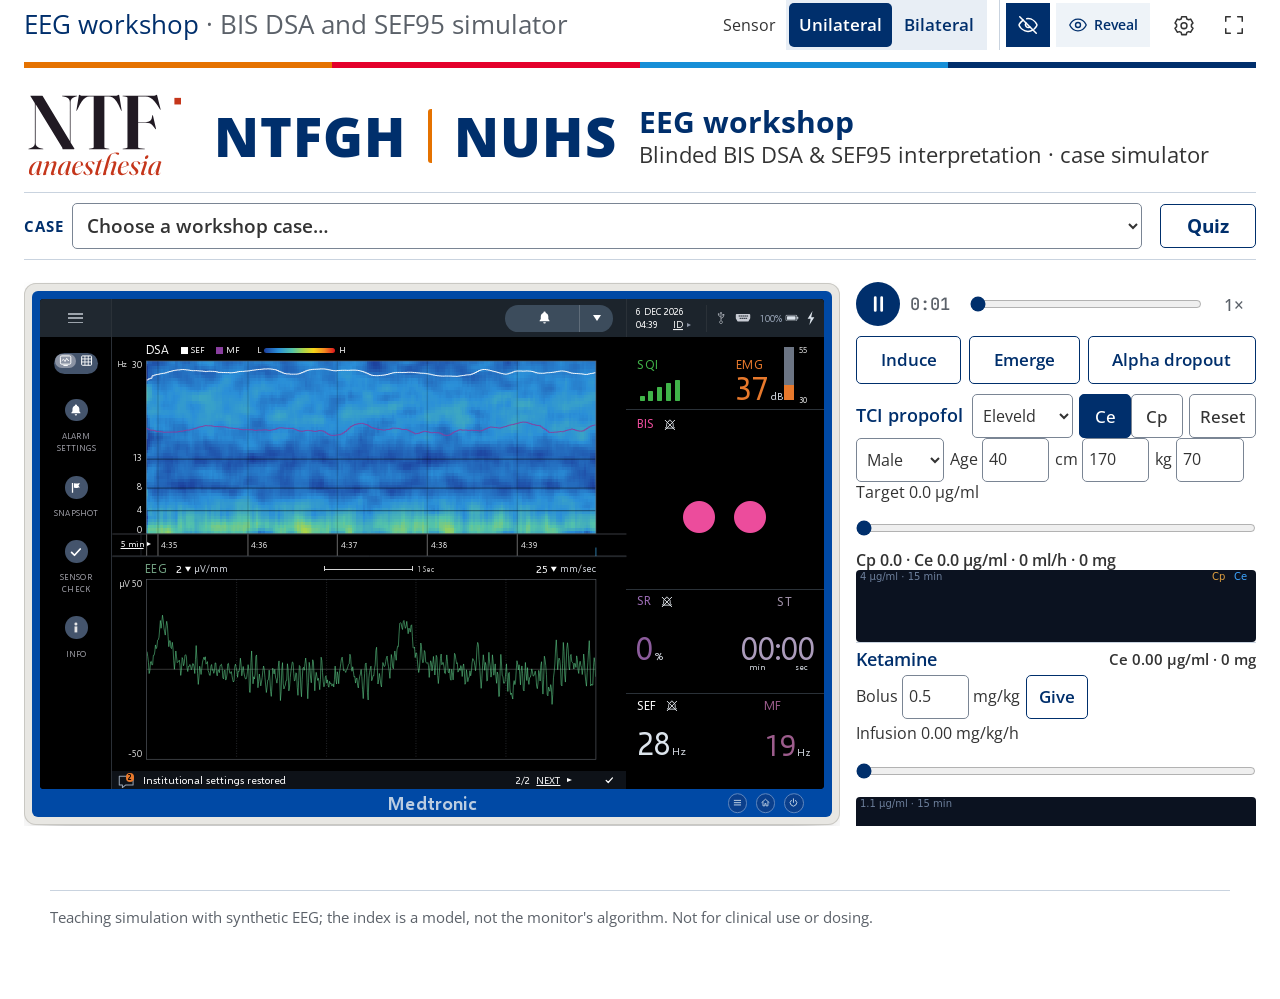
==== commit 1281954b: "EEG: workshop page for iPads: side controls in landscape, Alpha dropout, home-screen app with offlin" ====
--- a/eeg/workshop/index.html
+++ b/eeg/workshop/index.html
@@ -8,7 +8,16 @@
 <meta name="color-scheme" content="light">
 <title>EEG workshop · BIS DSA and SEF95 simulator</title>
 <meta name="description" content="Workshop simulator: blinded reading of the density spectral array (DSA), SEF95 and the raw EEG, with scripted cases, a quiz and a TCI pump. Synthetic EEG only.">
-<link rel="icon" href="../icons/icon.svg" type="image/svg+xml">
+<link rel="icon" href="icons/icon.svg" type="image/svg+xml">
+<!-- its own home-screen app (id /workshop/, scope ./), apart from any future main-page install; installable, never prompted -->
+<link rel="manifest" href="manifest.webmanifest">
+<link rel="apple-touch-icon" href="icons/apple-touch-icon.png">
+<meta name="apple-mobile-web-app-capable" content="yes">
+<meta name="mobile-web-app-capable" content="yes">
+<meta name="apple-mobile-web-app-title" content="EEG Workshop">
+<meta name="apple-mobile-web-app-status-bar-style" content="default">
+<meta name="format-detection" content="telephone=no">
+<script>addEventListener('beforeinstallprompt', e => e.preventDefault());</script>
 <!-- The workshop page (25 Nov 2026): the same engine, BIS Advance screen, pump, cases and quiz scripts as the main page
      (../index.html), with no skin picker, a large NTFGH / NUHS header and the NUHS page style (ws-page.css). Generated from the
      main page's monitor section (so the shared scripts find their elements); the Medtronic-style screen is left out, and the
@@ -116,7 +125,7 @@
 <!-- elements the shared scripts expect from the main page's teaching sections; empty and hidden here -->
 <div id="wsStubs" hidden><canvas id="cEx"></canvas><ol id="steps"></ol><p id="exCap"></p><button id="exPlay" type="button"></button><button id="exNext" type="button"></button>
 <div id="lib"></div><canvas id="cQuiz"></canvas><span id="score"></span><div id="opts"></div><p id="fb"></p><button id="qNext" type="button"></button></div>
-<footer class="ws-foot">A teaching simulation for a workshop. The EEG is synthetic and the BIS-like index comes from a simple model of spectral features, not the monitor's algorithm. Not for clinical use.</footer>
+<footer class="ws-foot">Teaching simulation with synthetic EEG; the index is a model, not the monitor's algorithm. Not for clinical use or dosing.</footer>
 </div>
 <script src="../mt-screen.js"></script>
 <script src="../adv-screen.js"></script>
--- a/eeg/ws-page.css
+++ b/eeg/ws-page.css
@@ -21,7 +21,7 @@
 .ws-page #classicWrap,.ws-page #sedWrap,.ws-page #pvWrap,.ws-page #vMenu,.ws-page #keySeg,.ws-page #teachStrip,.ws-page #monitorChoice,
 .ws-page label[for=monitorChoice],.ws-page #mixCtl,.ws-page #depthCtl,.ws-page #displayOptions,.ws-page .reading,.ws-page #storyBtn,
 .ws-page #observationNotes,.ws-page #learningButton,.ws-page .depth-head,.ws-page #mixTeaching,.ws-page #mixObservation{display:none!important}
-.ws-foot{margin:28px 0 12px;font-size:15px;color:var(--n-muted)}
+.ws-foot{margin:20px 0 12px;font-size:15px;color:var(--n-muted)}
 /* header strip: the brand stripe, the NTF Anaesthesia logo, NTFGH and NUHS large and bold, the session title */
 .ws-page .ws-stripe{flex:1 1 100%;display:grid;grid-template-columns:repeat(4,1fr);height:6px;margin:0}
 .ws-page .ws-stripe i:nth-child(1){background:var(--n-orange)}.ws-page .ws-stripe i:nth-child(2){background:var(--n-red)}
@@ -74,18 +74,79 @@
  .ws-page .apptitle{font-size:24px}
  .ws-page .ws-case select,.ws-page .ws-quiz{font-size:17px}
 }
-/* layout: on a wide screen the BIS Advance on the left and the control dock (playback, case caption, pump) on the right, in the
-   column the main page gives its notes; demo.js fits the monitor to the rest (--fit-side). Narrower: the dock under the monitor. */
-@media (min-width:1101px){
- .ws-page #monitor .sim{--fit-side:400px;grid-template-columns:minmax(0,var(--monitor-width,1fr)) minmax(400px,1fr)}
+/* layout. Side by side (iPad and phone landscape, laptops, projector; a workshop colleague, 25 Nov 2026: "When I use landscape -
+   can the toggle buttons be on the side instead of at the bottom?"): the BIS Advance on the left, as large as the height allows,
+   and the control dock (playback, Induce / Emerge / Alpha dropout, caption, pump) in a scrolling column on the right. demo.js
+   fits the monitor to the rest (--fit-side; --fit-desk makes it measure the row below 1101 px too). Portrait (iPad and phone):
+   one column, the monitor at its own 3:2 shape (no blank bands), then the dock. */
+@media (min-width:1101px),(orientation:landscape) and (min-width:640px){
+ .ws-page #monitor .sim{--fit-side:400px;--fit-desk:1;display:grid;grid-template-columns:minmax(0,var(--monitor-width,1fr)) minmax(var(--fit-side),1fr);gap:16px}
  .ws-page #monitor .live-workspace{display:contents}
- .ws-page #monitor .panel{grid-column:2;grid-row:1;display:flex;flex-direction:column;align-items:stretch;gap:10px;border-top:0;padding-top:0;min-width:0}
+ .ws-page #monitor .panel{grid-column:2;grid-row:1;display:flex;flex-direction:column;align-items:stretch;gap:10px;border-top:0;padding-top:0;min-width:0;
+  max-height:var(--ws-row);overflow:auto;overscroll-behavior:contain}
  .ws-page #monitor .panel>*{width:100%;min-width:0}
- .ws-page #monitor .screens{grid-column:1;grid-row:1}
- .ws-page #monitor.presenting .sim{height:100%;min-height:0}
+ /* the row is the monitor's own height when the width limits it (3:2), so no blank band above and below */
+ .ws-page #monitor .screens{grid-column:1;grid-row:1;height:min(var(--ws-row),calc((100vw - 48px - var(--fit-side) - 16px)*.667))}
+ .ws-page #monitor .panel{max-height:min(var(--ws-row),calc((100vw - 48px - var(--fit-side) - 16px)*.667))}
+ .ws-page #monitor{--ws-row:clamp(300px,calc(100svh - 110px),1100px)}
+ .ws-page #monitor.presenting .sim{display:grid;height:100%;min-height:0;overflow:visible}
  .ws-page #monitor.presenting .screens{height:100%;min-height:0}
- .ws-page #monitor.presenting .panel{height:100%;min-height:0;overflow:auto;padding:0 4px 0 0}
+ .ws-page #monitor.presenting .panel{height:100%;max-height:none;min-height:0;overflow:auto;padding:0 4px 0 0}
+ .ws-page #monitor.presenting .live-workspace{display:contents}
 }
+/* iPad landscape (touch screens up to 1366 px; laptops keep the large header): a narrower dock and a smaller header, so the monitor gets the width */
+@media (orientation:landscape) and (min-width:640px) and (max-width:1366px) and (pointer:coarse){
+ .ws-page #monitor .sim{--fit-side:330px}
+ .ws-page .ws-logo img{height:60px}
+ .ws-page .ws-org{font-size:40px}.ws-page .ws-org+.ws-org{padding-left:16px}
+ .ws-page .ws-title{font-size:19px}.ws-page .ws-title b{font-size:24px}
+ .ws-page .ws-banner{padding:8px 0}
+ .ws-page #monitor:not(.presenting) .apptitle{font-size:22px}
+}
+/* iPad landscape height (up to 1024 px): one short header row, so the monitor starts high enough to fit the screen */
+@media (orientation:landscape) and (min-width:640px) and (max-height:1050px) and (max-width:1366px) and (pointer:coarse){
+ .ws-page .ws-logo img{height:46px}
+ .ws-page .ws-org{font-size:32px}
+ .ws-page .ws-title{flex-basis:auto;font-size:16px}.ws-page .ws-title b{font-size:20px}
+ .ws-page .ws-banner{padding:6px 0;gap:6px 16px}
+ .ws-page .ws-strip{padding-bottom:6px}
+ .ws-page #monitor:not(.presenting) .apptitle{display:none}
+ .ws-page #monitor{gap:8px}
+}
+/* phone landscape: the header shrinks to one short row and the dock to 290 px */
+@media (orientation:landscape) and (max-height:540px){
+ .ws-page #monitor .sim{--fit-side:290px}
+ .ws-page #monitor{--ws-row:calc(100svh - 64px)}
+ .ws-page .ws-logo img{height:36px}
+ .ws-page .ws-org{font-size:26px}.ws-page .ws-org+.ws-org{padding-left:10px;border-left-width:3px}
+ .ws-page .ws-title{display:none}
+ .ws-page .ws-banner{padding:4px 0;gap:4px 12px}
+ .ws-page .apptitle{font-size:20px}
+ body.ws-page{font-size:16px}
+}
+@media (orientation:portrait),(max-width:639px){
+ .ws-page #monitor .panel{display:flex;flex-direction:column;align-items:stretch;gap:12px}
+ .ws-page #monitor .panel>*{width:100%;min-width:0}
+ .ws-page #monitor .screens,.ws-page #monitor.presenting .screens{height:auto;aspect-ratio:3/2;align-items:flex-start}
+ .ws-page #monitor.presenting .sim{display:block;overflow:auto}
+ .ws-page #monitor.presenting .live-workspace{height:auto;display:grid;grid-template-rows:auto auto}
+}
+/* touch (the participants use iPads): no double-tap zoom or text selection on controls, no grey tap flash, 44 px targets,
+   16 px or larger inputs (iOS zooms into smaller ones), larger slider thumbs */
+.ws-page{touch-action:manipulation;-webkit-tap-highlight-color:transparent;-webkit-text-size-adjust:100%;text-size-adjust:100%}
+.ws-page :is(button,select,summary,label,input[type=range],.ws-quiz,#channelChoice,.demo-toolbar,.advwrap){-webkit-user-select:none;user-select:none;-webkit-touch-callout:none}
+.ws-page #monitor :is(.panel,.monhead,.ws-strip,.ws-banner) :is(button,select,summary):not(.sr-only),.ws-page .ws-quiz{min-height:44px}
+.ws-page #monitor .pump :is(select,input[type=number]),.ws-page #monitor .pump-mode button,.ws-page #monitor .pump-reset,.ws-page #monitor .pump-give{min-height:44px;font-size:16px}
+.ws-page #monitor .pump-mode button{min-width:52px}
+.ws-page #monitor input[type=number]{font-size:16px}
+.ws-page #monitor .panel input[type=range],.ws-page #playSpeed{height:44px;min-height:44px;touch-action:none}
+
+.ws-page #monitor .pump-slider input{min-height:44px}
+.ws-page #monitor .pump-note{display:none}
+.ws-page #monitor .story .row{display:flex;flex-wrap:wrap;gap:8px}
+.ws-page #monitor .story .row button{flex:1 1 auto;min-height:48px;padding:8px 12px;border:1px solid var(--n-navy);border-radius:5px;background:#fff;color:var(--n-navy);font:600 17px/1.1 var(--n-font)}
+.ws-page #wsAlpha[aria-pressed=true]{background:var(--n-bg-blue);border-color:var(--n-navy);color:var(--n-navy)}
+.ws-page #wsAlpha:disabled{opacity:.55;cursor:not-allowed}
 .ws-page #monitor .panel .transport{order:1}.ws-page #monitor .panel .story{order:2}.ws-page #monitor .panel .depth-control{order:3}
 .ws-page #monitor .panel #teachingOptions{order:4}.ws-page #monitor .panel .err{order:5}
 /* larger type in the dock, case bar and sensor switch (read from the back of a room) */
@@ -95,10 +156,10 @@
 .ws-page #monitor .pump-read{font-size:16px;color:var(--n-ink)}
 .ws-page #monitor .pump-ce{font-size:15px;color:var(--n-ink)}
 .ws-page #monitor .pump-slider small,.ws-page #monitor .pump-note{font-size:14px;color:var(--n-muted)}
-.ws-page #monitor .pump select,.ws-page #monitor .pump input[type=number]{min-height:42px;border-color:#7a8594;border-radius:5px;background:#fff;color:var(--n-ink)}
-.ws-page #monitor .pump-mode button,.ws-page #monitor .pump-reset{min-height:42px;font-size:16px;border-color:#7a8594;color:var(--n-ink)}
+.ws-page #monitor .pump select,.ws-page #monitor .pump input[type=number]{min-height:44px;border-color:#7a8594;border-radius:5px;background:#fff;color:var(--n-ink)}
+.ws-page #monitor .pump-mode button,.ws-page #monitor .pump-reset{min-height:44px;font-size:16px;border-color:#7a8594;color:var(--n-ink)}
 .ws-page #monitor .pump-mode button[aria-pressed=true]{background:var(--n-navy);border-color:var(--n-navy);color:#fff}
-.ws-page #monitor .pump-give{min-height:42px;font-size:16px;border-color:var(--n-navy);color:var(--n-navy);background:#fff;border-radius:5px}
+.ws-page #monitor .pump-give{min-height:44px;font-size:16px;border-color:var(--n-navy);color:var(--n-navy);background:#fff;border-radius:5px}
 .ws-page #monitor .pump-give:hover{background:#eef3f8}
 .ws-page #monitor .story button{font-size:18px;color:var(--n-navy);font-weight:600}
 .ws-page #monitor .transport,.ws-page #monitor .transport :is(span,output,time){font-size:17px}
@@ -114,3 +175,6 @@
  .ws-page .ws-banner{gap:6px 12px}
  .ws-page .ws-org{font-size:28px}.ws-page .ws-org+.ws-org{padding-left:12px;border-left-width:3px}
 }
+/* a long case name never widens the page (phones) */
+.ws-page .ws-case{min-width:0;max-width:100%;overflow:hidden;padding:6px;margin:-6px}.ws-page .ws-case select{min-width:0;width:100%;text-overflow:ellipsis}
+@media (orientation:portrait) and (min-width:640px) and (max-width:1100px){.ws-page .ws-logo img{height:64px}.ws-page .ws-org{font-size:44px}}
